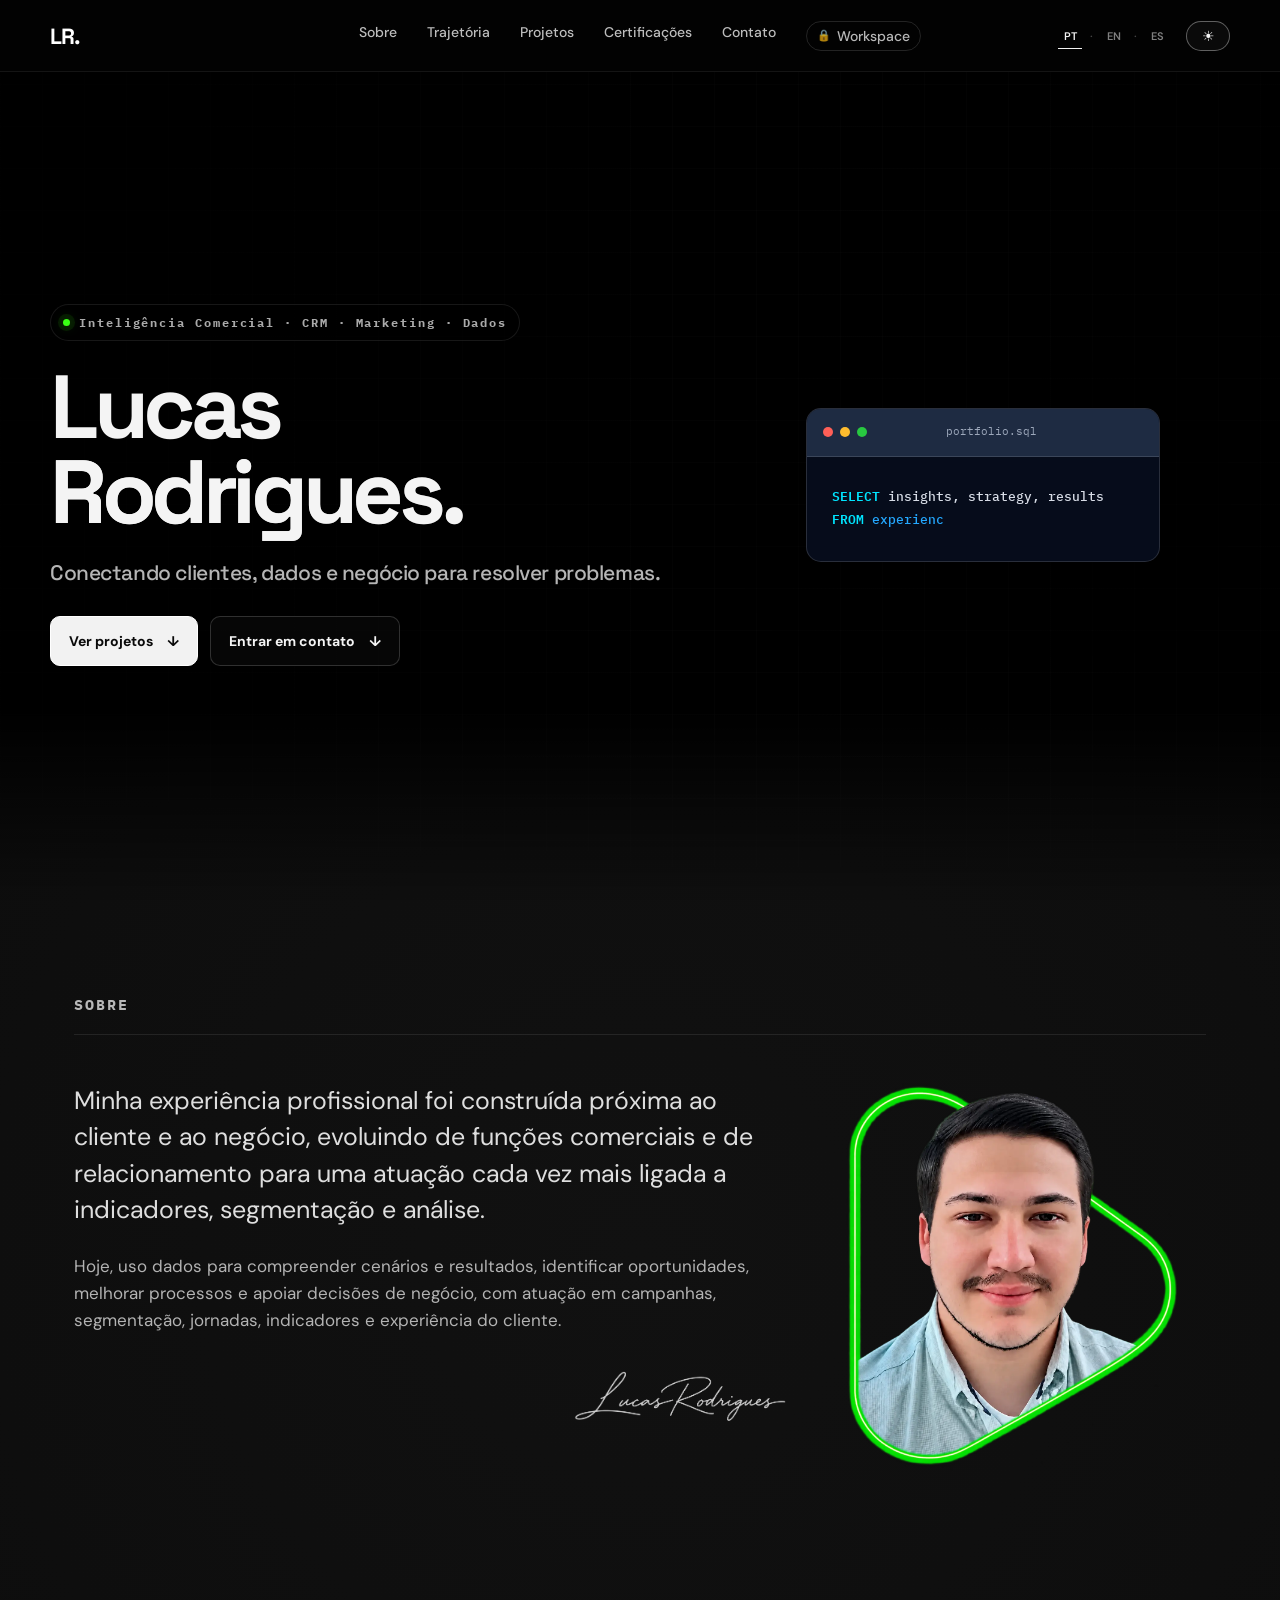
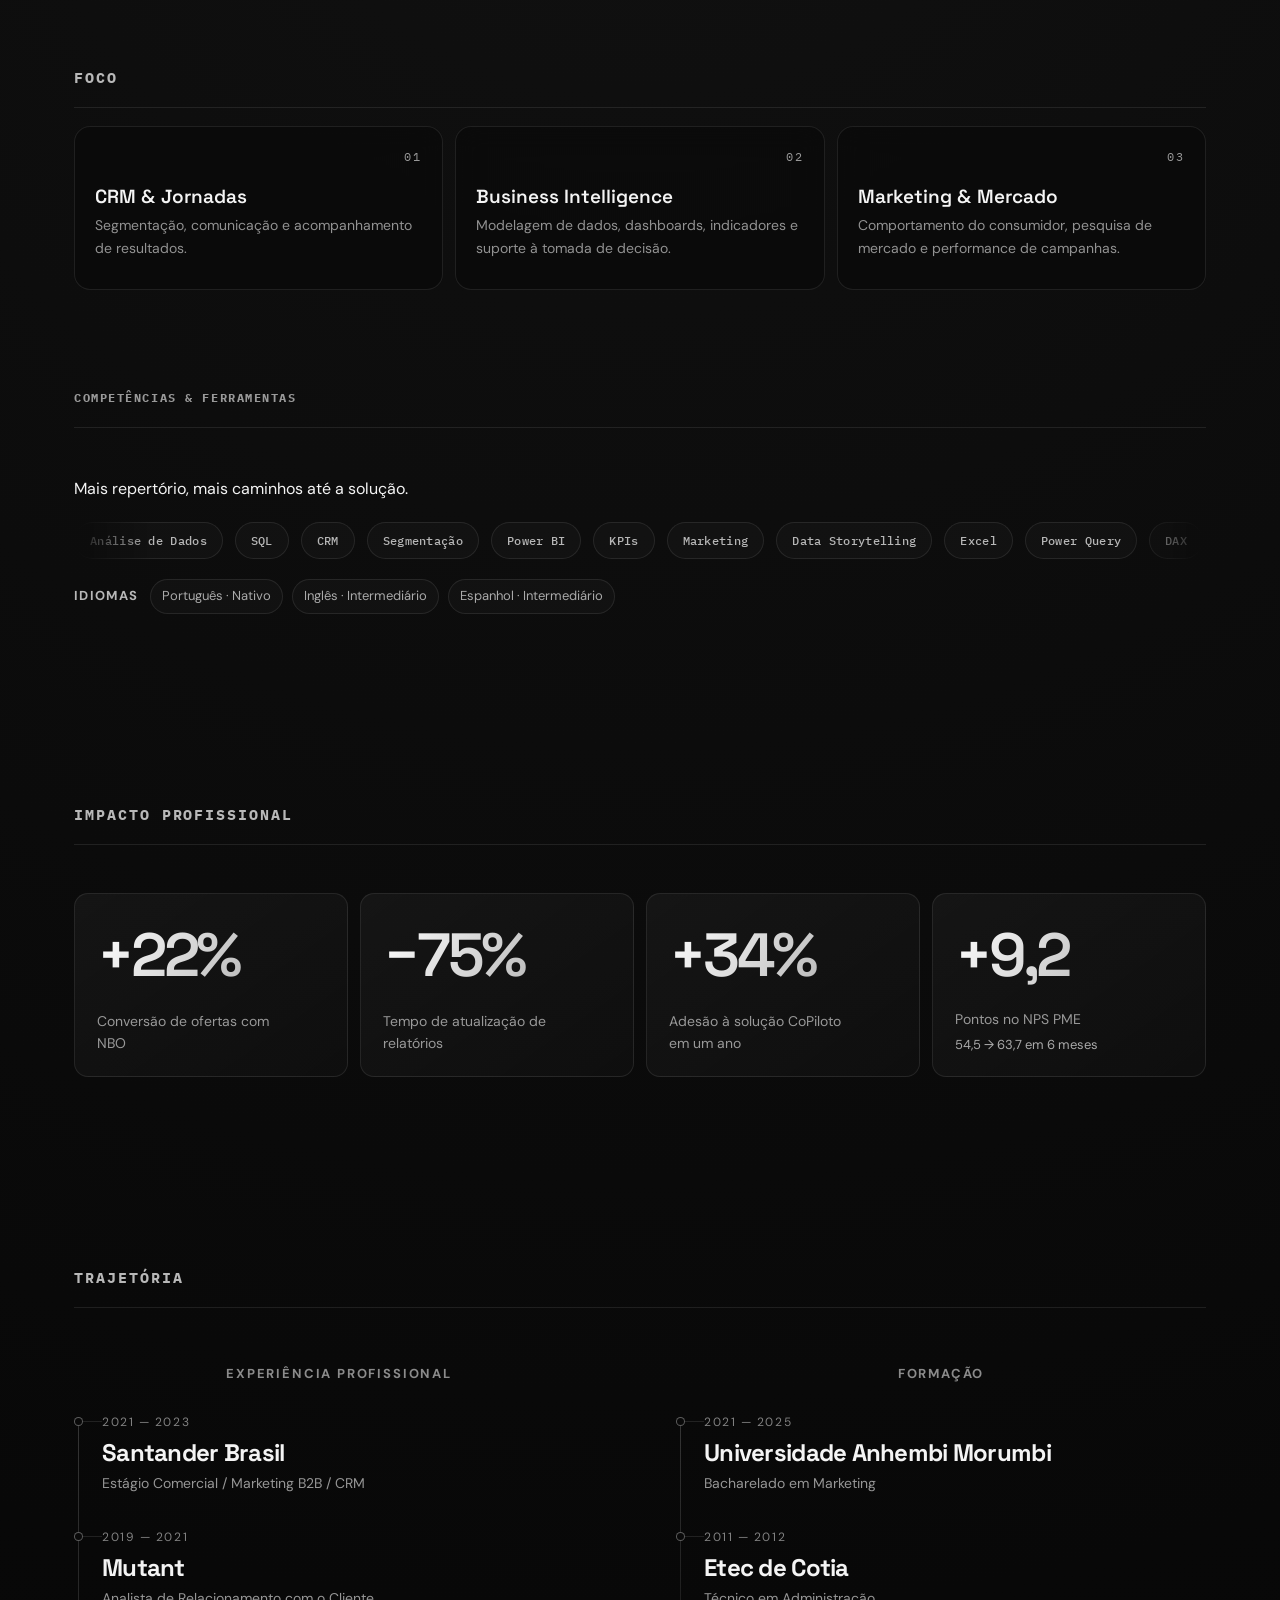
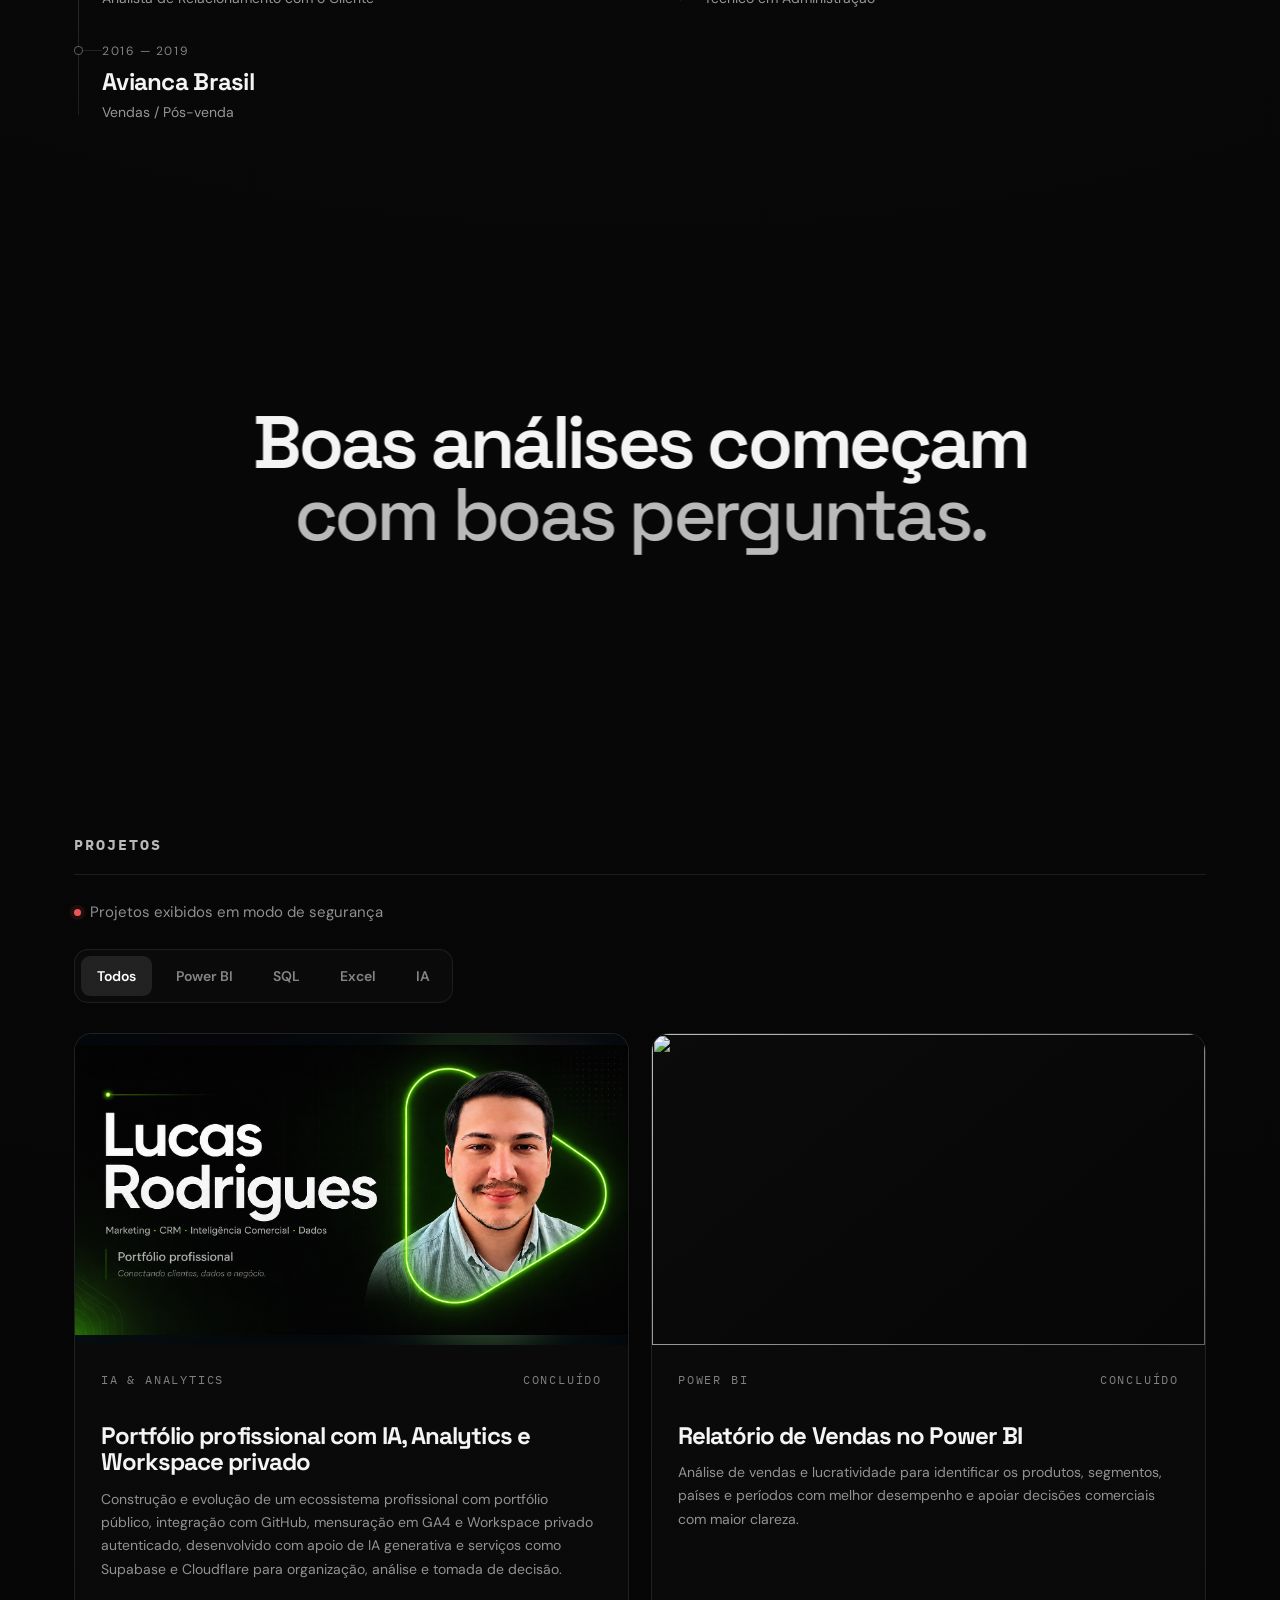
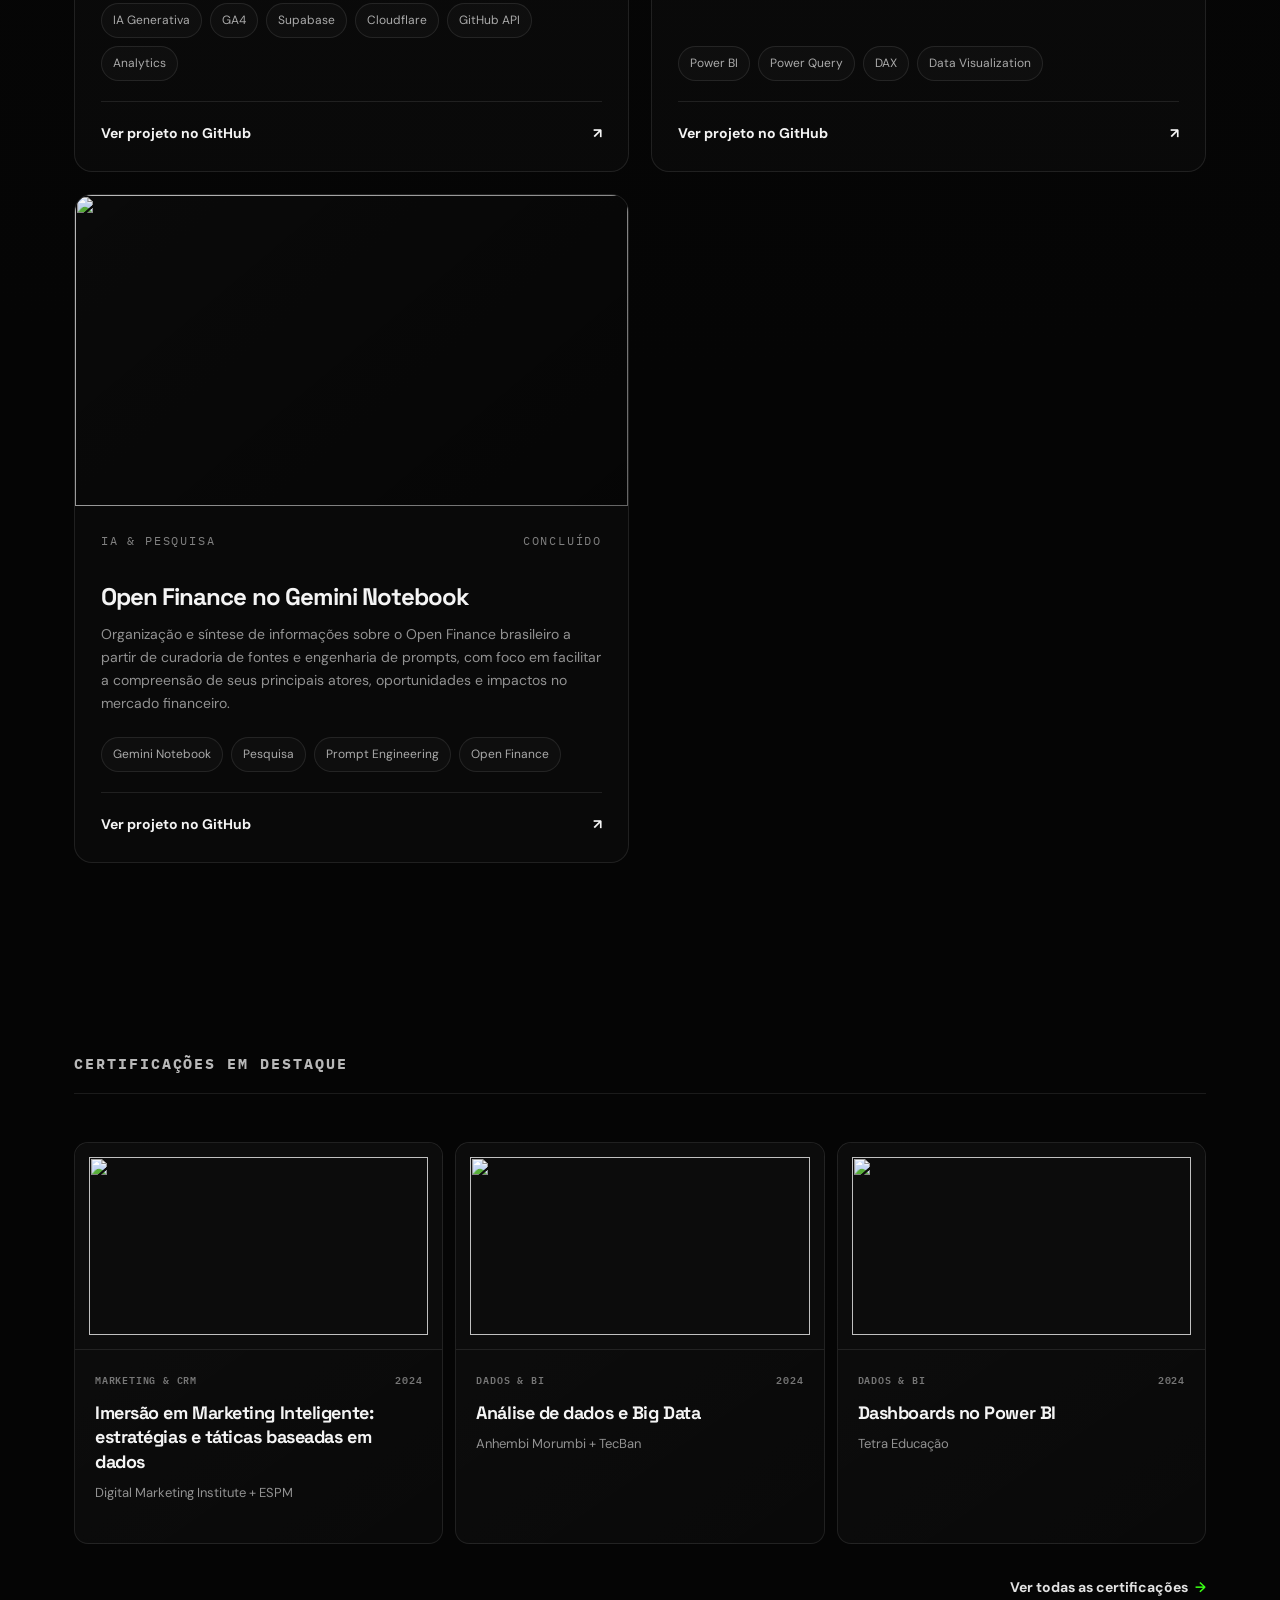
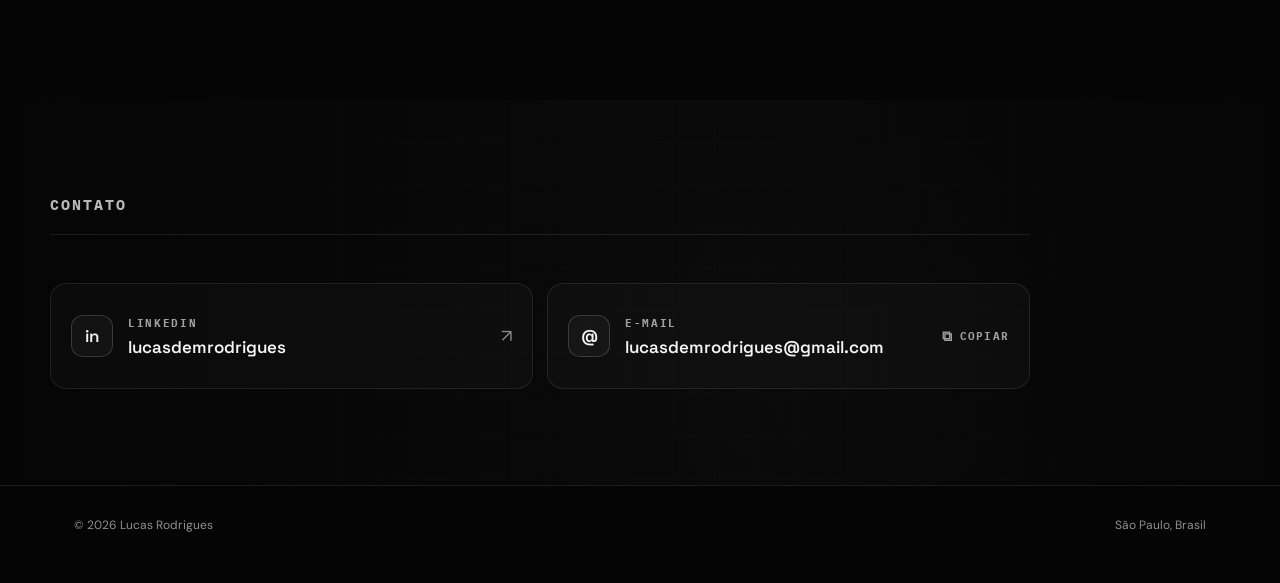
==== index.html @ bf468e8a "Add tools repertoire note" ====
<!doctype html>
<html lang="pt-BR">
<head>
  <meta charset="utf-8" />
  <meta name="viewport" content="width=device-width, initial-scale=1" />
  <meta name="description" content="Portfólio de Lucas Rodrigues — Marketing, CRM, Inteligência Comercial e Dados." />
  <meta name="theme-color" content="#000000" />
  <title>Lucas Rodrigues — Marketing, CRM & Dados</title>

  <link rel="canonical" href="https://lucasdemrodrigues.github.io/" />
  <meta property="og:type" content="website" />
  <meta property="og:site_name" content="Lucas Rodrigues" />
  <meta property="og:locale" content="pt_BR" />
  <meta property="og:title" content="Lucas Rodrigues — Inteligência Comercial, CRM, Marketing & Dados" />
  <meta property="og:description" content="Conectando clientes, dados e negócio para resolver problemas." />
  <meta property="og:url" content="https://lucasdemrodrigues.github.io/" />
  <meta property="og:image" content="https://lucasdemrodrigues.github.io/assets/open-graph.png" />
  <meta property="og:image:alt" content="Lucas Rodrigues — Portfólio profissional de Marketing, CRM, Inteligência Comercial e Dados" />
  <meta name="twitter:card" content="summary_large_image" />
  <meta name="twitter:title" content="Lucas Rodrigues — Inteligência Comercial, CRM, Marketing & Dados" />
  <meta name="twitter:description" content="Conectando clientes, dados e negócio para resolver problemas." />
  <meta name="twitter:image" content="https://lucasdemrodrigues.github.io/assets/open-graph.png" />
  <meta name="twitter:image:alt" content="Lucas Rodrigues — Portfólio profissional de Marketing, CRM, Inteligência Comercial e Dados" />

  <link rel="preconnect" href="https://fonts.googleapis.com">
  <link rel="preconnect" href="https://fonts.gstatic.com" crossorigin>
  <link href="https://fonts.googleapis.com/css2?family=DM+Sans:wght@400;500;600;700&family=IBM+Plex+Mono:wght@500;600&family=Space+Grotesk:wght@500;600;700&display=swap" rel="stylesheet">
  <link rel="stylesheet" href="styles.css" />
  <link rel="stylesheet" href="theme.css" />
  <link rel="stylesheet" href="components.css" />
  <link rel="stylesheet" href="cursor.css">
</head>

<body class="preloading">
<div class="intro-preloader" aria-hidden="true">
  <div class="intro-logo"><span>LR</span><i>.</i></div>
</div>
<div class="cursor-glow" aria-hidden="true"></div>
<header class="topbar"><a class="brand" href="#inicio"><span class="brand-mark">LR<span>.</span></span><span class="brand-name">Lucas Rodrigues</span></a><button class="menu-toggle" type="button" aria-label="Abrir menu" aria-expanded="false" aria-controls="main-nav"><span></span><span></span></button><nav id="main-nav"><a href="#sobre">Sobre</a><a href="#trajetoria">Trajetória</a><a href="#projetos">Projetos</a><a href="#certificacoes">Certificações</a><a href="#contato">Contato</a><a class="workspace-nav-link" href="https://lucas-workspace.lucasdemrodrigues.workers.dev"><span class="workspace-nav-lock" aria-hidden="true">🔒</span><span>Workspace</span></a></nav></header>

<main>
<section class="hero grid-bg" id="inicio"><div class="hero-flow" aria-hidden="true"></div><div class="hero-inner reveal"><div class="eyebrow"><span class="status-dot"></span> Inteligência Comercial · CRM · Marketing · Dados</div><h1>Lucas<br><span>Rodrigues.</span></h1><p class="hero-tagline">Conectando clientes, dados e negócio para resolver problemas.</p><div class="hero-actions"><a class="button primary" href="#projetos">Ver projetos <span>↓</span></a><a class="button ghost" href="#contato">Entrar em contato <span>↓</span></a></div></div><div class="hero-side reveal delay-1"><div class="hero-sql" aria-hidden="true"><div class="hero-sql-head"><i></i><i></i><i></i><span>portfolio.sql</span></div><pre class="hero-sql-code"><span class="kw">SELECT</span> insights, strategy, results
<span class="kw">FROM</span> <span class="obj">experience</span>
<span class="kw">WHERE</span> focus = <span class="str">'business'</span>
<span class="kw">ORDER BY</span> impact <span class="kw">DESC</span>;<span class="sql-caret"></span></pre></div></div><a class="scroll-cue" href="#impacto"><span></span> SCROLL</a></section>

<section class="about section" id="sobre"><div class="section-head reveal"><div><h2 class="section-kicker">SOBRE</h2></div></div><div class="about-grid"><div class="about-copy reveal"><p class="lead">Minha experiência profissional foi construída próxima ao cliente e ao negócio, evoluindo de funções comerciais e de relacionamento para uma atuação cada vez mais ligada a indicadores, segmentação e análise.</p><p>Hoje, uso dados para compreender cenários e resultados, identificar oportunidades, melhorar processos e apoiar decisões de negócio, com atuação em campanhas, segmentação, jornadas, indicadores e experiência do cliente.</p><img class="about-signature" src="assets/lucas-rodrigues-signature.png" alt="" aria-hidden="true" loading="lazy" /></div><figure class="about-photo reveal delay-1"><img src="assets/lucas-rodrigues.webp" alt="Lucas Rodrigues" loading="lazy" /></figure></div></section>

<section class="impact section" id="impacto"><div class="focus-strip"><h2 class="section-kicker focus-strip-label reveal">FOCO</h2><div class="focus-grid"><div class="signal-card spotlight-card reveal"><div class="signal-top"><span>01</span></div><strong>CRM <span class="plain-amp">&amp;</span> Jornadas</strong><p>Segmentação, comunicação e acompanhamento de resultados.</p></div><div class="signal-card spotlight-card reveal delay-1"><div class="signal-top"><span>02</span></div><strong>Business Intelligence</strong><p>Modelagem de dados, dashboards, indicadores e suporte à tomada de decisão.</p></div><div class="signal-card spotlight-card reveal delay-2"><div class="signal-top"><span>03</span></div><strong>Marketing <span class="plain-amp">&amp;</span> Mercado</strong><p>Comportamento do consumidor, pesquisa de mercado e performance de campanhas.</p></div></div></div><div class="toolbox skills-marquee-box impact-tools reveal delay-1"><h2 class="tool-label">COMPETÊNCIAS & FERRAMENTAS</h2><p class="tools-note">Mais repertório, mais caminhos até a solução.</p><div class="skills-marquee"><div class="skills-track"><div class="skills-group"><span>Análise de Dados</span><span>SQL</span><span>CRM</span><span>Segmentação</span><span>Power BI</span><span>KPIs</span><span>Marketing</span><span>Data Storytelling</span><span>Excel</span><span>Power Query</span><span>DAX</span><span>GitHub</span></div><div class="skills-group" aria-hidden="true"><span>Análise de Dados</span><span>SQL</span><span>CRM</span><span>Segmentação</span><span>Power BI</span><span>KPIs</span><span>Marketing</span><span>Data Storytelling</span><span>Excel</span><span>Power Query</span><span>DAX</span><span>GitHub</span></div></div></div><div class="languages-inline"><strong>Idiomas</strong><span>Português · Nativo</span><span>Inglês · Intermediário</span><span>Espanhol · Intermediário</span></div></div><h2 class="section-kicker reveal">IMPACTO PROFISSIONAL</h2><div class="metrics-grid"><article class="metric reveal spotlight-card"><span class="metric-num">+22%</span><p>Conversão de ofertas com NBO</p></article><article class="metric reveal delay-1 spotlight-card"><span class="metric-num">−75%</span><p>Tempo de atualização de relatórios</p></article><article class="metric reveal delay-2 spotlight-card"><span class="metric-num">+34%</span><p>Adesão à solução CoPiloto em um ano</p></article><article class="metric metric-nps reveal delay-3 spotlight-card"><span class="metric-num">+9,2</span><div class="metric-copy"><p>Pontos no NPS PME</p><span class="metric-context">54,5 → 63,7 em 6 meses</span></div></article></div></section>

<section class="experience section" id="trajetoria"><div class="section-head reveal"><div><h2 class="section-kicker">TRAJETÓRIA</h2></div></div><div class="career-map reveal"><div class="career-columns"><div class="career-column"><span class="career-column-title">EXPERIÊNCIA PROFISSIONAL</span><div class="career-list"><article class="career-entry"><i class="career-node" aria-hidden="true"></i><span class="career-period">2021 — 2023</span><h3>Santander Brasil</h3><span class="career-role">Estágio Comercial / Marketing B2B / CRM</span></article><article class="career-entry"><i class="career-node" aria-hidden="true"></i><span class="career-period">2019 — 2021</span><h3>Mutant</h3><span class="career-role">Analista de Relacionamento com o Cliente</span></article><article class="career-entry"><i class="career-node" aria-hidden="true"></i><span class="career-period">2016 — 2019</span><h3>Avianca Brasil</h3><span class="career-role">Vendas / Pós-venda</span></article></div></div><div class="career-column"><span class="career-column-title">FORMAÇÃO</span><div class="career-list"><article class="career-entry"><i class="career-node" aria-hidden="true"></i><span class="career-period">2021 — 2025</span><h3>Universidade Anhembi Morumbi</h3><span class="career-role">Bacharelado em Marketing</span></article><article class="career-entry"><i class="career-node" aria-hidden="true"></i><span class="career-period">2011 — 2012</span><h3>Etec de Cotia</h3><span class="career-role">Técnico em Administração</span></article></div></div></div></div></section>

<section class="question-break" aria-label="Princípio de análise"><div class="question-break-inner"><p class="question-line question-line-left">Boas análises começam</p><p class="question-line question-line-right">com boas perguntas.</p></div></section>

<section class="projects section" id="projetos"><div class="section-head reveal"><div><h2 class="section-kicker">PROJETOS</h2></div></div><div class="projects-status reveal"><strong>O portfólio cresce junto com a prática.</strong><span class="projects-sync"><i class="projects-sync-dot" aria-hidden="true"></i> Projetos sincronizados com o GitHub via API</span></div><article class="project-feature reveal spotlight-card"><div class="project-visual project-visual-contain" style="--project-image:url('assets/open-graph.png')"><img src="assets/open-graph.png" alt="" loading="lazy" /></div><div class="project-info"><div class="project-meta"><span>IA & ANALYTICS</span><span>CONCLUÍDO</span></div><h3>Portfólio profissional com IA, Analytics e Workspace privado</h3><p>Construção e evolução de um ecossistema profissional com portfólio público, integração com GitHub, mensuração em GA4 e Workspace privado autenticado, desenvolvido com apoio de IA generativa e serviços como Supabase e Cloudflare para organização, análise e tomada de decisão.</p><div class="project-tags"><span>IA Generativa</span><span>GA4</span><span>Supabase</span><span>Cloudflare</span><span>GitHub API</span><span>Analytics</span></div><a class="text-link" href="https://github.com/lucasdemrodrigues/lucasdemrodrigues.github.io" target="_blank" rel="noreferrer" aria-label="Ver Portfólio profissional com IA, Analytics e Workspace privado no GitHub, abre em nova aba">Ver projeto no GitHub <b>↗</b></a></div></article><article class="project-feature reveal spotlight-card"><div class="project-visual dashboard-visual"><img src="https://github.com/user-attachments/assets/2db65a47-a020-40d6-a5fa-25290231e913" alt="" loading="lazy" /><div class="visual-overlay"></div></div><div class="project-info"><div class="project-meta"><span>POWER BI</span><span>CONCLUÍDO</span></div><h3>Relatório de Vendas no Power BI</h3><p>Análise de vendas e lucratividade por produtos, segmentos, países e períodos, com foco em clareza visual e interpretação do negócio.</p><div class="project-tags"><span>Power BI</span><span>Power Query</span><span>DAX</span><span>Data Visualization</span></div><a class="text-link" href="https://github.com/lucasdemrodrigues/relatorio-de-vendas-power-bi" target="_blank" rel="noreferrer" aria-label="Ver Relatório de Vendas no Power BI no GitHub, abre em nova aba">Ver projeto no GitHub <b>↗</b></a></div></article><article class="project-feature reverse reveal spotlight-card"><div class="project-visual openfinance-visual"><img src="https://github.com/user-attachments/assets/e5dbfc0b-9fd2-4091-ac52-5777ca0c3cc1" alt="" loading="lazy" /><div class="visual-overlay"></div></div><div class="project-info"><div class="project-meta"><span>IA & PESQUISA</span><span>CONCLUÍDO</span></div><h3>Open Finance no Gemini Notebook</h3><p>Organização e síntese de informações sobre o Open Finance brasileiro a partir de curadoria de fontes e engenharia de prompts, com foco em facilitar a compreensão de seus principais atores, oportunidades e impactos no mercado financeiro.</p><div class="project-tags"><span>Gemini Notebook</span><span>Pesquisa</span><span>Prompt Engineering</span><span>Open Finance</span></div><a class="text-link" href="https://github.com/lucasdemrodrigues/open-finance-com-notebooklm" target="_blank" rel="noreferrer" aria-label="Ver Open Finance no Gemini Notebook no GitHub, abre em nova aba">Ver projeto no GitHub <b>↗</b></a></div></article></section>

<section class="featured-certifications section" id="certificacoes"><div class="section-head reveal"><div><h2 class="section-kicker">CERTIFICAÇÕES EM DESTAQUE</h2></div></div><div class="featured-certs-grid"><article class="featured-cert-card reveal spotlight-card"><button class="featured-cert-visual" type="button" data-cert-title="Imersão em Marketing Inteligente: estratégias e táticas baseadas em dados" data-cert-meta="Imersão · 14/07/2024 · 1h25" data-cert-image="https://drive.google.com/thumbnail?id=1pObjaYdSxFEQ_cgiCb_mHq0v9K_ahqEb&sz=w1600" data-cert-url="https://drive.google.com/file/d/1pObjaYdSxFEQ_cgiCb_mHq0v9K_ahqEb/view" aria-label="Ampliar certificado Imersão em Marketing Inteligente: estratégias e táticas baseadas em dados"><img src="https://drive.google.com/thumbnail?id=1pObjaYdSxFEQ_cgiCb_mHq0v9K_ahqEb&sz=w1000" alt="" loading="lazy" referrerpolicy="no-referrer" /></button><div class="featured-cert-body"><div class="featured-cert-meta"><span>MARKETING & CRM</span><span>2024</span></div><h3>Imersão em Marketing Inteligente: estratégias e táticas baseadas em dados</h3><p>Digital Marketing Institute + ESPM</p></div></article><article class="featured-cert-card reveal delay-1 spotlight-card"><button class="featured-cert-visual" type="button" data-cert-title="Análise de dados e Big Data" data-cert-meta="Curso · 30/06/2024 · 160h" data-cert-image="https://drive.google.com/thumbnail?id=13vWPka5ahzLtA-GqI8ojUEAQcr6i6SzB&sz=w1600" data-cert-url="https://drive.google.com/file/d/13vWPka5ahzLtA-GqI8ojUEAQcr6i6SzB/view" aria-label="Ampliar certificado Análise de dados e Big Data"><img src="https://drive.google.com/thumbnail?id=13vWPka5ahzLtA-GqI8ojUEAQcr6i6SzB&sz=w1000" alt="" loading="lazy" referrerpolicy="no-referrer" /></button><div class="featured-cert-body"><div class="featured-cert-meta"><span>DADOS & BI</span><span>2024</span></div><h3>Análise de dados e Big Data</h3><p>Anhembi Morumbi + TecBan</p></div></article><article class="featured-cert-card reveal delay-2 spotlight-card"><button class="featured-cert-visual" type="button" data-cert-title="Dashboards no Power BI" data-cert-meta="Curso · 11/07/2024 · 8h" data-cert-image="https://drive.google.com/thumbnail?id=1V0DYFn_sElzkR8ELI8PChm2vhUOFRcrt&sz=w1600" data-cert-url="https://drive.google.com/file/d/1V0DYFn_sElzkR8ELI8PChm2vhUOFRcrt/view" aria-label="Ampliar certificado Dashboards no Power BI"><img src="https://drive.google.com/thumbnail?id=1V0DYFn_sElzkR8ELI8PChm2vhUOFRcrt&sz=w1000" alt="" loading="lazy" referrerpolicy="no-referrer" /></button><div class="featured-cert-body"><div class="featured-cert-meta"><span>DADOS & BI</span><span>2024</span></div><h3>Dashboards no Power BI</h3><p>Tetra Educação</p></div></article></div><div class="featured-certs-footer reveal"><a class="text-link featured-certs-all" href="certificacoes.html">Ver todas as certificações <b>→</b></a></div></section>

<dialog class="home-cert-modal" id="home-cert-modal" aria-labelledby="home-cert-modal-title"><div class="home-cert-modal-head"><div><span id="home-cert-modal-meta"></span><h2 id="home-cert-modal-title"></h2></div><div class="home-cert-modal-actions"><a id="home-cert-modal-original" class="home-cert-modal-original" href="#" target="_blank" rel="noreferrer">Abrir original <b>↗</b></a><button type="button" class="home-cert-modal-close" aria-label="Fechar certificado">×</button></div></div><img id="home-cert-modal-image" alt="" /></dialog>

<section class="contact section grid-bg-soft" id="contato"><div class="contact-orb"></div><div class="contact-inner reveal"><h2 class="section-kicker">CONTATO</h2><div class="contact-links-grid"><a class="contact-card spotlight-card" href="https://www.linkedin.com/in/lucasdemrodrigues/" target="_blank" rel="noreferrer" aria-label="Abrir perfil de Lucas Rodrigues no LinkedIn, abre em nova aba"><span class="contact-card-icon">in</span><span class="contact-card-copy"><span class="contact-card-label">LINKEDIN</span><span class="contact-card-value">lucasdemrodrigues</span></span><span class="contact-card-arrow">↗</span></a><button class="contact-card spotlight-card email-card" type="button" data-copy-email="lucasdemrodrigues@gmail.com" aria-label="Copiar e-mail lucasdemrodrigues@gmail.com"><span class="contact-card-icon">@</span><span class="contact-card-copy"><span class="contact-card-label">E-MAIL</span><span class="contact-card-value">lucasdemrodrigues@gmail.com</span></span><span class="copy-email" data-email="lucasdemrodrigues@gmail.com" aria-hidden="true"><span class="copy-icon">⧉</span><span class="copy-label">Copiar</span></span><span class="sr-only copy-status" aria-live="polite"></span></button></div></div></section>
</main>

<footer><span>© <span id="year"></span> Lucas Rodrigues</span><span>São Paulo, Brasil</span></footer>

<script src="analytics.js"></script>
<script src="cursor.js"></script>
<script src="core.js"></script>
<script src="hero-sql.js"></script>
<script src="hero-flow.js"></script>
<script src="project-gallery.js"></script>
<script src="i18n.js"></script>
</body>
</html>
---- styles.css ----
/*
 * PORTFÓLIO — ESTILOS PRINCIPAIS
 * Base visual + ajustes específicos da home.
 * Tema claro: theme.css | Componentes reutilizáveis: components.css
 *
 * Ordem geral:
 * 1. Base e layout
 * 2. Seções da home
 * 3. Interações e responsividade
 * 4. Certificações em destaque
 */

:root{--bg:#050505;--bg-2:#0a0a0a;--panel:rgba(255,255,255,.032);--text:#f4f4f4;--muted:#a0a0a0;--line:rgba(255,255,255,.09);--line-strong:rgba(255,255,255,.17);--max:1180px}*{box-sizing:border-box}html{scroll-behavior:smooth}body{margin:0;background:radial-gradient(circle at 50% 18%,#111 0,#080808 34%,#050505 68%);color:var(--text);font-family:"DM Sans",sans-serif;line-height:1.6;overflow-x:hidden}a{color:inherit;text-decoration:none}::selection{background:rgba(255,255,255,.2)}.topbar{position:fixed;inset:0 0 auto;height:72px;z-index:50;display:flex;align-items:center;justify-content:space-between;padding:0 max(24px,calc((100vw - var(--max))/2));background:rgba(3,3,3,.76);backdrop-filter:blur(18px);border-bottom:1px solid rgba(255,255,255,.07)}.brand{font:700 22px "Space Grotesk";letter-spacing:-.04em}.brand span{color:#fff}nav{display:flex;gap:30px}nav a,.mini-cta{color:#bdbdbd;font-size:14px;transition:.25s}nav a:hover,.mini-cta:hover{color:#fff}.mini-cta{border:1px solid var(--line-strong);padding:8px 13px;border-radius:999px}.hero{min-height:100svh;padding:112px max(24px,calc((100vw - var(--max))/2)) 48px;display:grid;grid-template-columns:1.55fr .72fr;gap:64px;align-items:center;position:relative;overflow:hidden}.grid-bg{background-image:linear-gradient(rgba(255,255,255,.035) 1px,transparent 1px),linear-gradient(90deg,rgba(255,255,255,.035) 1px,transparent 1px);background-size:42px 42px;mask-image:linear-gradient(to bottom,#000 0%,#000 78%,transparent 100%)}.grid-bg:after{content:"";position:absolute;inset:0;pointer-events:none;background:radial-gradient(circle at 54% 40%,transparent 0,rgba(0,0,0,.06) 40%,rgba(0,0,0,.72) 100%)}.hero-inner,.hero-side,.scroll-cue{position:relative;z-index:2}.eyebrow,.section-kicker{color:#aaa;font-size:12px;letter-spacing:.16em;font-weight:700}.eyebrow{display:inline-flex;align-items:center;gap:9px;margin-bottom:18px;padding:8px 12px;border:1px solid var(--line);border-radius:999px;background:rgba(0,0,0,.42)}.status-dot{width:7px;height:7px;border-radius:50%;background:#39ff14;box-shadow:0 0 0 5px rgba(57,255,20,.09),0 0 12px rgba(57,255,20,.28)}h1,h2,h3{font-family:"Space Grotesk",sans-serif;margin:0}h1{font-size:clamp(58px,7vw,94px);line-height:.95;letter-spacing:-.06em;max-width:860px}.hero-actions,.contact-actions{display:flex;flex-wrap:wrap;gap:12px}.button{display:inline-flex;align-items:center;gap:14px;padding:13px 18px;border:1px solid var(--line-strong);border-radius:10px;font-weight:700;font-size:14px;transition:.25s}.button:hover{transform:translateY(-2px);border-color:rgba(255,255,255,.34)}.button.primary{background:#f2f2f2;color:#090909;border-color:#fff}.button.ghost{background:rgba(255,255,255,.025)}.hero-side{display:grid;gap:12px}.signal-card{padding:20px;background:rgba(10,10,10,.72);border:1px solid var(--line);border-radius:16px;backdrop-filter:blur(12px);overflow:hidden}.signal-top{display:flex;justify-content:space-between;color:#777;font-size:10px;letter-spacing:.16em;margin-bottom:18px}.signal-card strong{display:block;font:600 18px "Space Grotesk";margin-bottom:5px}.signal-card p{margin:0;color:#929292;font-size:14px}.scroll-cue{position:absolute;left:max(24px,calc((100vw - var(--max))/2));bottom:18px;display:flex;align-items:center;gap:10px;color:#666;font-size:10px;letter-spacing:.2em}.scroll-cue span{width:30px;height:1px;background:#666}.section{max-width:var(--max);margin:0 auto;padding:96px 24px}.impact{padding-top:96px}.metrics-grid{display:grid;grid-template-columns:repeat(4,1fr);gap:12px;margin-top:0}.metric{min-height:170px;display:flex;flex-direction:column;justify-content:space-between;padding:22px;border:1px solid var(--line);background:linear-gradient(145deg,rgba(255,255,255,.045),rgba(255,255,255,.018));border-radius:14px;overflow:hidden}.metric-num{font:600 clamp(40px,5vw,61px) "Space Grotesk";letter-spacing:-.06em;background:linear-gradient(120deg,#fff,#bdbdbd 68%,#777);color:transparent;background-clip:text;-webkit-background-clip:text}.metric p{color:#999;margin:14px 0 0;font-size:14px;max-width:180px}.section-head{display:block;border-bottom:1px solid var(--line);padding-bottom:20px;margin-bottom:48px}.about-copy p{color:#9f9f9f;font-size:17px}.about-copy .lead{color:#dedede;font-size:25px;line-height:1.45;margin-top:0}.toolbox{border-left:1px solid var(--line);padding-left:34px}.tool-label{display:block;font-size:11px;letter-spacing:.15em;color:#777;margin-bottom:20px}.contact{max-width:none;margin-top:0;padding-left:max(24px,calc((100vw - var(--max))/2));padding-right:max(24px,calc((100vw - var(--max))/2));min-height:auto;display:flex;align-items:center;position:relative;overflow:hidden;border-top:0;border-bottom:1px solid var(--line);background:#050505}.grid-bg-soft{background-image:linear-gradient(rgba(255,255,255,.022) 1px,transparent 1px),linear-gradient(90deg,rgba(255,255,255,.022) 1px,transparent 1px);background-size:42px 42px}.contact:after{content:"";position:absolute;inset:0;background:linear-gradient(90deg,rgba(5,5,5,.96),rgba(12,12,12,.66) 55%,rgba(5,5,5,.91))}.contact-orb{position:absolute;width:520px;height:520px;right:10%;top:2%;border-radius:50%;background:radial-gradient(circle,#8b8b8b 0,#343434 32%,transparent 70%);filter:blur(125px);opacity:.12}.contact-inner{position:relative;z-index:2;max-width:800px}.contact-inner>p{color:#999;font-size:18px;max-width:630px;margin:22px 0 30px}footer{max-width:var(--max);margin:auto;padding:30px 24px 48px;display:flex;justify-content:space-between;gap:20px;color:#666;font-size:12px}.reveal{opacity:0;transform:translateY(18px);transition:opacity .7s,transform .7s}.reveal.visible{opacity:1;transform:none}.delay-1{transition-delay:.08s}.delay-2{transition-delay:.16s}.delay-3{transition-delay:.24s}.spotlight-card{position:relative}.spotlight-card:before{content:"";position:absolute;inset:0;pointer-events:none;opacity:0;transition:opacity .25s;background:radial-gradient(420px circle at var(--mx,50%) var(--my,50%),rgba(255,255,255,.075),transparent 45%)}.spotlight-card:hover:before{opacity:1}.cursor-glow{position:fixed;width:360px;height:360px;border-radius:50%;pointer-events:none;z-index:-1;background:rgba(255,255,255,.02);filter:blur(65px);transform:translate(-50%,-50%)}@media(max-width:900px){nav{display:none}.hero{grid-template-columns:1fr;gap:40px;padding-top:105px;padding-bottom:72px}.hero-side{grid-template-columns:repeat(3,1fr)}.metrics-grid{grid-template-columns:repeat(2,1fr)}.toolbox{border-left:0;border-top:1px solid var(--line);padding:30px 0 0}}@media(max-width:620px){.topbar{height:64px}.hero{min-height:auto;padding-top:105px;padding-bottom:82px}h1{font-size:clamp(48px,15vw,70px)}.hero-side{grid-template-columns:1fr}.scroll-cue{display:none}.metrics-grid{grid-template-columns:1fr 1fr}footer{flex-direction:column}}@media(prefers-reduced-motion:reduce){html{scroll-behavior:auto}*,*:before,*:after{animation:none!important;transition:none!important}.reveal{opacity:1;transform:none}}

/* Retrato da seção Sobre: sem moldura externa e sem recorte. */
body .about-grid{display:grid;grid-template-columns:minmax(0,1fr) 360px;gap:56px;align-items:start}body .about-photo{position:relative;left:-24px;justify-self:end;align-self:start;width:360px;max-width:100%;margin:0;aspect-ratio:auto;overflow:visible;border:0;border-radius:0;background:transparent}body .about-photo:after{display:none}body .about-photo img{width:100%;height:auto;display:block;object-fit:contain;object-position:center;filter:none;transition:none;transform:none}body .about-photo:hover img{transform:none;filter:none}body.light-mode .about-photo{border:0;background:transparent}@media(max-width:760px){body .about-grid{grid-template-columns:1fr;gap:32px}body .about-photo{left:0;justify-self:start;width:min(100%,360px)}}

/* Dá mais presença ao segundo parágrafo do Sobre sem competir com a abertura. */
body .about-copy p:not(.lead){color:#b3b3b3}
body.light-mode .about-copy p:not(.lead){color:#666}

/* Assinatura decorativa como fechamento visual do texto da seção Sobre. */
.about-signature{display:block;width:min(220px,58%);height:auto;margin:24px 0 0 auto;opacity:.82;object-fit:contain;object-position:right center;pointer-events:none;user-select:none}.light-mode .about-signature{filter:invert(1);opacity:.72}@media(max-width:760px){.about-signature{width:min(190px,52%);margin-top:20px}}

/* Microinteração do logo: linha discreta surge da esquerda para a direita. */
.brand{position:relative;display:inline-block}.brand:after{content:"";position:absolute;left:0;bottom:-4px;width:100%;height:1px;background:currentColor;opacity:.75;transform:scaleX(0);transform-origin:left center;transition:transform .24s cubic-bezier(.22,1,.36,1)}.brand:hover:after,.brand:focus-visible:after{transform:scaleX(1)}@media(prefers-reduced-motion:reduce){.brand:after{transition:none}}

/* Indicadores de status: o hero pulsa com mais presença; a sincronização de projetos, de forma mais sutil. */
@keyframes hero-status-pulse{0%,100%{box-shadow:0 0 0 5px rgba(57,255,20,.09),0 0 12px rgba(57,255,20,.28)}50%{box-shadow:0 0 0 13px rgba(57,255,20,.018),0 0 22px rgba(57,255,20,.44)}}
@keyframes project-status-pulse{0%,100%{box-shadow:0 0 0 4px rgba(57,255,20,.07),0 0 10px rgba(57,255,20,.22)}50%{box-shadow:0 0 0 7px rgba(57,255,20,.02),0 0 13px rgba(57,255,20,.30)}}
.status-dot{animation:hero-status-pulse 2s ease-in-out infinite}
.projects-sync-dot{animation:project-status-pulse 2.8s ease-in-out infinite}
body.light-mode .projects-sync-dot{animation-name:project-status-pulse}
@media(prefers-reduced-motion:reduce){.status-dot,.projects-sync-dot{animation:none!important}}

/* Estilos consolidados do antigo bloco inline do index.html. */
.hero{isolation:isolate;background:#000}.hero-flow{position:absolute;inset:0;z-index:0;width:100%;height:100%;pointer-events:none;opacity:.78}.grid-bg{background-image:linear-gradient(rgba(255,255,255,.018) 1px,transparent 1px),linear-gradient(90deg,rgba(255,255,255,.018) 1px,transparent 1px);background-size:42px 42px}.grid-bg:after{z-index:1;background:linear-gradient(90deg,rgba(0,0,0,.9) 0%,rgba(0,0,0,.58) 42%,rgba(0,0,0,.34) 68%,rgba(0,0,0,.72) 100%)}.hero-inner,.hero-side,.scroll-cue{z-index:3}h1 span{background:linear-gradient(90deg,#fff,#c9c9c9 55%,#777);background-clip:text;-webkit-background-clip:text}.hero-tagline{margin:24px 0 30px;color:#b5b5b5;font:500 21px "Space Grotesk",sans-serif;letter-spacing:-.02em}
.contact-inner{max-width:980px;width:100%}.contact-links-grid{display:grid;grid-template-columns:repeat(2,minmax(0,1fr));gap:14px;margin-top:0}.contact-card{position:relative;display:flex;align-items:center;gap:15px;min-height:106px;padding:19px 20px;border:1px solid rgba(255,255,255,.09);border-radius:16px;background:rgba(255,255,255,.025);overflow:hidden;transition:transform .25s,border-color .25s,background .25s}.contact-card:hover{transform:translateY(-3px);border-color:rgba(255,255,255,.22);background:rgba(255,255,255,.045)}.contact-card-icon{width:42px;height:42px;display:grid;place-items:center;flex:0 0 42px;border:1px solid rgba(255,255,255,.16);border-radius:12px;background:rgba(255,255,255,.035);font:600 17px "Space Grotesk"}.contact-card-copy{min-width:0;display:flex;flex-direction:column;gap:3px}.contact-card-label{font-size:11px;letter-spacing:.15em;color:#8b8b8b;font-weight:700}.contact-card-value{font:600 17px "Space Grotesk";white-space:nowrap}.contact-card-arrow{margin-left:auto;color:#8a8a8a;font-size:18px;transition:transform .25s,color .25s}.contact-card:hover .contact-card-arrow{transform:translate(2px,-2px);color:#fff}.copy-email{position:absolute;right:20px;top:50%;transform:translateY(-50%);display:inline-flex;align-items:center;gap:7px;border:0;border-radius:0;background:transparent;color:#8f8f8f;font:700 11px "DM Sans";letter-spacing:.11em;text-transform:uppercase;pointer-events:none;padding:0;z-index:3;box-shadow:none;transition:color .2s}.email-card:hover .copy-email:not(.copied){color:#d0d0d0}.copy-email.copied,.email-card:hover .copy-email.copied{color:#39ff14;background:transparent;border:0;box-shadow:none}.copy-icon{font-size:14px;line-height:1}.email-card{position:relative;cursor:pointer;font:inherit;color:inherit;text-align:left;width:100%;appearance:none;-webkit-appearance:none;padding-right:105px}.email-card:focus-visible{outline:2px solid rgba(255,255,255,.65);outline-offset:3px}.email-card .contact-card-copy{max-width:calc(100% - 105px)}
.menu-toggle{display:none;width:42px;height:42px;padding:0;border:1px solid rgba(255,255,255,.12);border-radius:11px;background:rgba(255,255,255,.025);cursor:pointer;align-items:center;justify-content:center;flex-direction:column;gap:5px}.menu-toggle span{display:block;width:18px;height:1px;background:#d8d8d8;transition:transform .25s,opacity .25s}.menu-toggle[aria-expanded="true"] span:first-child{transform:translateY(3px) rotate(45deg)}.menu-toggle[aria-expanded="true"] span:last-child{transform:translateY(-3px) rotate(-45deg)}
.projects-status{display:flex;align-items:center;justify-content:space-between;gap:24px;margin:0 0 48px}.projects-status strong{font:600 17px "Space Grotesk",sans-serif;color:#e8e8e8}.projects-sync{display:inline-flex;align-items:center;gap:9px;color:#8f8f8f;font-size:15px!important;white-space:nowrap}.projects-sync-dot{width:7px;height:7px;border-radius:50%;background:#39ff14;box-shadow:0 0 0 4px rgba(57,255,20,.07),0 0 10px rgba(57,255,20,.22);display:inline-block}body.light-mode .projects-status strong{color:#202020}body.light-mode .projects-sync{color:#666}body.light-mode .projects-sync-dot{background:#27c70b;box-shadow:0 0 0 4px rgba(39,199,11,.07)}
.about-copy,.about-copy .lead{margin-top:0}
.brand{display:inline-flex;align-items:center;white-space:nowrap}.brand-name{display:inline-block;max-width:0;margin-left:0;overflow:hidden;opacity:0;transform:translateX(-6px);color:#8f8f8f;font:500 13px "DM Sans",sans-serif;letter-spacing:.01em;vertical-align:middle;transition:max-width .4s cubic-bezier(.22,1,.36,1),margin-left .4s cubic-bezier(.22,1,.36,1),opacity .25s ease,transform .4s cubic-bezier(.22,1,.36,1)}.topbar.brand-expanded .brand-name{max-width:120px;margin-left:14px;opacity:1;transform:translateX(0)}body.light-mode .brand-name{color:#666}.brand:after{width:28px}@media(max-width:620px){.brand-name{display:none}}@media(prefers-reduced-motion:reduce){.brand-name{transition:none}}
.section-kicker{font-size:15px;letter-spacing:.13em;color:#b8b8b8;line-height:1.2}.focus-strip-label,.impact>.section-kicker,.tool-label,.contact-inner>.section-kicker{display:block;border-bottom:1px solid var(--line);padding-bottom:20px;margin-bottom:48px}.impact-tools{margin:0 0 192px}.tool-label{font-size:14px;letter-spacing:.13em;color:#9f9f9f;font-weight:700}.languages-inline{display:flex;align-items:center;gap:9px;flex-wrap:wrap;margin-top:16px}.languages-inline strong{margin-right:3px;color:#b8b8b8;font-size:13px;font-weight:700;letter-spacing:.1em;text-transform:uppercase}.languages-inline span{display:inline-flex;align-items:center;min-height:34px;padding:6px 11px;border:1px solid var(--line);border-radius:999px;background:rgba(255,255,255,.025);color:#aaa;font-size:13px}.metric-context{display:block;margin-top:5px;color:#aaa;font-size:13px;line-height:1.5;font-weight:400}.metric-nps .metric-copy p{margin:0}.metric-nps .metric-copy{margin-top:14px}.career-column-title{font-size:13px;letter-spacing:.14em;color:#8b8b8b;margin-bottom:28px}.projects .section-head{margin-bottom:48px}#projetos .project-filter{font-size:14px!important;padding:11px 16px!important}#projetos .project-meta{font-size:12px}.focus-grid .signal-top{font-size:12px}.career-period{font-size:12px}body.light-mode .section-kicker{color:#555}body.light-mode .tool-label,body.light-mode .career-column-title{color:#666}body.light-mode .languages-inline strong{color:#555}body.light-mode .languages-inline span{color:#555;border-color:rgba(0,0,0,.12);background:rgba(0,0,0,.025)}body.light-mode .metric-context{color:#555}body.light-mode .section-head,body.light-mode .focus-strip-label,body.light-mode .impact>.section-kicker,body.light-mode .tool-label,body.light-mode .contact-inner>.section-kicker{border-bottom-color:rgba(0,0,0,.12)}
.focus-grid .signal-top{justify-content:flex-end}.focus-grid .signal-top span{transition:color .25s ease,text-shadow .25s ease}.focus-grid .signal-card:hover .signal-top span{color:#39ff14;text-shadow:0 0 10px rgba(57,255,20,.18)}body.light-mode .focus-grid .signal-card:hover .signal-top span{color:#27c70b;text-shadow:0 0 8px rgba(39,199,11,.14)}@media(prefers-reduced-motion:reduce){.focus-grid .signal-top span{transition:none!important}}.focus-grid .plain-amp{font-family:"DM Sans",sans-serif;font-weight:600}
.career-map{margin-top:8px;padding-top:8px}.career-columns{display:grid;grid-template-columns:minmax(0,1fr) minmax(0,1fr);gap:72px}.career-column{min-width:0}.career-column-title{display:block;text-align:center;font-weight:700}.career-list{position:relative;padding-left:28px}.career-list:before{content:"";position:absolute;left:4px;top:7px;bottom:7px;width:1px;background:linear-gradient(to bottom,rgba(255,255,255,.18),rgba(255,255,255,.09))}.career-entry{position:relative;padding:0 0 34px}.career-entry:last-child{padding-bottom:0}.career-entry:before{content:"";position:absolute;left:-24px;top:8px;width:24px;height:1px;background:rgba(255,255,255,.1);transition:background .25s}.career-node{box-sizing:border-box;position:absolute;left:-28px;top:4px;width:9px;height:9px;border:1px solid rgba(255,255,255,.34);border-radius:50%;background:#090909;z-index:2;transition:border-color .25s,background .25s,box-shadow .25s}.career-entry:hover:before{background:rgba(255,255,255,.25)}.career-entry:hover .career-node{background:#39ff14;border-color:#39ff14;box-shadow:0 0 0 5px rgba(57,255,20,.07),0 0 12px rgba(57,255,20,.22)}.career-period{display:block;margin-bottom:8px;color:#707070;letter-spacing:.13em}.career-entry h3{font-size:24px;letter-spacing:-.03em;line-height:1.12}.career-role{display:block;margin-top:6px;color:#969696;font-size:14px;line-height:1.45}body.light-mode .career-list:before{background:linear-gradient(to bottom,rgba(0,0,0,.2),rgba(0,0,0,.1))}body.light-mode .career-entry:before{background:rgba(0,0,0,.12)}body.light-mode .career-entry:hover:before{background:rgba(0,0,0,.28)}body.light-mode .career-node{background:#f7f7f7;border-color:rgba(0,0,0,.28)}body.light-mode .career-entry:hover .career-node{background:#27c70b;border-color:#27c70b;box-shadow:0 0 0 5px rgba(39,199,11,.07),0 0 12px rgba(39,199,11,.18)}body.light-mode .career-entry h3{color:#202020}body.light-mode .career-role,body.light-mode .career-period{color:#666}@media(max-width:760px){.career-columns{grid-template-columns:1fr;gap:52px}.career-column-title{text-align:left;margin-left:28px;margin-bottom:24px}.career-entry{padding-bottom:30px}}
@media(max-width:900px){.hero-flow{opacity:.58}.grid-bg:after{background:linear-gradient(180deg,rgba(0,0,0,.76),rgba(0,0,0,.38) 55%,rgba(0,0,0,.75))}.menu-toggle{display:flex}.topbar nav{display:flex;position:absolute;top:calc(100% + 10px);left:16px;right:16px;flex-direction:column;gap:0;padding:8px;background:rgba(7,7,7,.96);backdrop-filter:blur(18px);border:1px solid rgba(255,255,255,.1);border-radius:14px;box-shadow:0 18px 50px rgba(0,0,0,.42);opacity:0;visibility:hidden;pointer-events:none;transform:translateY(-8px);transition:opacity .22s,transform .22s,visibility .22s}.topbar nav a{display:block;padding:14px 14px;border-radius:9px;color:#c8c8c8;font-size:15px}.topbar nav a:hover,.topbar nav a:focus-visible{color:#fff;background:rgba(255,255,255,.055);outline:none}.topbar.menu-open nav{opacity:1;visibility:visible;pointer-events:auto;transform:translateY(0)}.projects-status{align-items:flex-start;flex-direction:column;gap:10px}.projects-sync{white-space:normal}}
@media(max-width:700px){.contact-links-grid{grid-template-columns:1fr}.email-card{padding-right:105px}.email-card .contact-card-copy{max-width:calc(100% - 105px)}}
@media(max-width:620px){.section{padding-top:72px;padding-bottom:72px}.impact{padding-top:72px}.section-kicker{font-size:14px}.section-head,.focus-strip-label,.impact>.section-kicker,.tool-label,.contact-inner>.section-kicker{padding-bottom:16px;margin-bottom:36px}.impact-tools{margin-bottom:144px}.languages-inline{margin-top:13px}.languages-inline strong,.languages-inline span{font-size:13px}.career-column-title{font-size:12px}.projects-status{margin-bottom:36px}.projects-sync{font-size:14px!important}#projetos .project-filter{font-size:13px!important;padding:10px 15px!important}}
@media(max-width:430px){.contact-card-value{font-size:15px}.email-card{padding-right:58px}.email-card .contact-card-copy{max-width:calc(100% - 58px);overflow:hidden}.email-card .contact-card-value{overflow:hidden;text-overflow:ellipsis}.copy-email{right:16px;font-size:0}.copy-email .copy-icon{font-size:15px}}

/* Estilos antes injetados pelo script.js. */
.skills-marquee-box{border-top:0}
body.light-mode body.light-mode body.light-mode body.light-mode #main-nav a{position:relative}
#main-nav a::after{content:"";position:absolute;left:0;right:0;bottom:-7px;height:1px;background:currentColor;transform:scaleX(0);transform-origin:center;opacity:.9;transition:transform .25s ease}
#main-nav a.is-active{color:#fff}
#main-nav a.is-active::after{transform:scaleX(1)}
body.light-mode #main-nav a.is-active{color:#111}
@media(max-width:900px){#main-nav a::after{display:none}#main-nav a.is-active{background:rgba(255,255,255,.055)}body.light-mode #main-nav a.is-active{background:rgba(0,0,0,.05)}}

/* Certificações em destaque na home. */
.featured-certs-grid{display:grid;grid-template-columns:repeat(3,minmax(0,1fr));gap:12px}
.featured-cert-card{display:flex;flex-direction:column;min-width:0;border:1px solid var(--line);border-radius:14px;background:linear-gradient(145deg,rgba(255,255,255,.04),rgba(255,255,255,.018));overflow:hidden;transition:transform .25s,border-color .25s,background .25s}
.featured-cert-card:hover{transform:none;border-color:rgba(255,255,255,.22);background:rgba(255,255,255,.04)}
.featured-cert-visual{aspect-ratio:16/9;padding:14px;background:#0c0c0c;border-bottom:1px solid var(--line);display:grid;place-items:center;overflow:hidden}
.featured-cert-visual img{display:block;width:100%;height:100%;object-fit:contain}
.featured-cert-body{display:flex;flex:1;flex-direction:column;padding:20px}
.featured-cert-meta{display:flex;align-items:center;justify-content:space-between;gap:12px;margin-bottom:13px;color:#777;font:600 10px "IBM Plex Mono",monospace;letter-spacing:.08em}
.featured-cert-card h3{font-size:18px;line-height:1.35;letter-spacing:-.025em}
.featured-cert-card p{margin:10px 0 18px;color:#929292;font-size:13px;line-height:1.45}
.featured-cert-link{margin-top:auto;color:#bdbdbd;font-size:13px;font-weight:700}
.featured-cert-link b{color:#39ff14;font-weight:600}
.featured-certs-footer{display:flex;justify-content:flex-end;margin-top:24px}
.featured-certs-all{font-size:14px}
body.light-mode .featured-cert-card{background:rgba(255,255,255,.48);border-color:rgba(0,0,0,.11)}
body.light-mode .featured-cert-card:hover{background:rgba(255,255,255,.75);border-color:rgba(0,0,0,.2)}
body.light-mode .featured-cert-visual{background:#e9e7e2;border-bottom-color:rgba(0,0,0,.1)}
body.light-mode .featured-cert-meta{color:#777}
body.light-mode .featured-cert-card h3{color:#202020}
body.light-mode .featured-cert-card p{color:#666}
body.light-mode .featured-cert-link{color:#555}
body.light-mode .featured-cert-link b{color:#27c70b}
@media(max-width:900px){.featured-certs-grid{grid-template-columns:repeat(2,minmax(0,1fr))}.featured-cert-card:last-child{grid-column:1/-1}}
@media(max-width:620px){.featured-certs-grid{grid-template-columns:1fr}.featured-cert-card:last-child{grid-column:auto}.featured-certs-footer{justify-content:flex-start}.featured-cert-body{padding:18px}}
@media(prefers-reduced-motion:reduce){.featured-cert-card{transition:none}.featured-cert-card:hover{transform:none}}


/* Certificações em destaque: a imagem abre o certificado em modal, como na página completa. */
.featured-cert-card{cursor:default}
.featured-cert-visual{width:100%;border:0;border-bottom:1px solid var(--line);cursor:pointer;font:inherit;color:inherit}
.featured-cert-visual img{transition:transform .25s ease}
.featured-cert-visual:hover img{transform:scale(1.015)}
.featured-cert-body{padding-bottom:22px}
.home-cert-modal{width:min(1120px,calc(100% - 32px));max-height:calc(100vh - 32px);padding:0;border:1px solid rgba(255,255,255,.16);border-radius:18px;background:#090909;color:#fff;box-shadow:0 30px 100px rgba(0,0,0,.65)}
.home-cert-modal::backdrop{background:rgba(0,0,0,.78);backdrop-filter:blur(7px)}
.home-cert-modal-head{display:flex;align-items:flex-start;justify-content:space-between;gap:20px;padding:18px 20px;border-bottom:1px solid var(--line)}
.home-cert-modal-head span{font:600 10px "IBM Plex Mono",monospace;color:#777;letter-spacing:.07em;text-transform:uppercase}
.home-cert-modal-head h2{margin:5px 0 0;font:600 18px/1.3 "Space Grotesk",sans-serif;text-transform:uppercase}
.home-cert-modal-actions{display:flex;align-items:center;gap:10px;flex:0 0 auto}
.home-cert-modal-original{display:inline-flex;align-items:center;gap:5px;min-height:36px;padding:0 12px;border:1px solid var(--line);border-radius:9px;background:rgba(255,255,255,.025);color:#e8e8e8;text-decoration:none;font:600 12px "DM Sans",sans-serif;white-space:nowrap;transition:border-color .2s,background .2s,color .2s}
.home-cert-modal-original:hover{border-color:rgba(57,255,20,.34);background:rgba(57,255,20,.05);color:#fff}
.home-cert-modal-original b{color:#39ff14;font-weight:500}
.home-cert-modal-close{width:36px;height:36px;border:1px solid var(--line);border-radius:50%;background:#111;color:#ddd;font-size:24px;line-height:1;cursor:pointer}
.home-cert-modal>img{display:block;width:100%;height:auto;max-height:calc(100vh - 110px);object-fit:contain;background:#111}
body.light-mode .home-cert-modal{background:#f6f4ef;color:#171717;border-color:rgba(0,0,0,.15)}
body.light-mode .home-cert-modal>img{background:#ddd}
body.light-mode .home-cert-modal-original{background:rgba(255,255,255,.48);color:#222}
body.light-mode .home-cert-modal-original:hover{border-color:rgba(39,199,11,.32);background:rgba(39,199,11,.05)}
body.light-mode .home-cert-modal-original b{color:#27c70b}
body.light-mode .home-cert-modal-close{background:#eee;color:#222}
@media(max-width:620px){.home-cert-modal{width:calc(100% - 16px);max-height:calc(100vh - 16px)}.home-cert-modal-head{gap:12px}.home-cert-modal-actions{gap:7px}.home-cert-modal-original{padding:0 9px;font-size:11px}}
@media(prefers-reduced-motion:reduce){.featured-cert-visual img{transition:none}.featured-cert-visual:hover img{transform:none}}


/* Mantém o cursor personalizado também dentro do modal de certificados. */


/* CTA das certificações em destaque: mais claramente clicável, sem a linha do .text-link genérico. */
.featured-certs-all{
  position:relative;
  display:inline-flex;
  align-items:center;
  justify-content:flex-start;
  gap:7px;
  width:auto;
  margin-top:0;
  padding:8px 0 6px;
  border-top:0;
  color:#e2e2e2;
  font-size:14px;
  font-weight:700;
  transition:color .2s ease
}
.featured-certs-all::after{
  content:"";
  position:absolute;
  left:0;
  right:0;
  bottom:2px;
  height:1px;
  background:currentColor;
  opacity:.55;
  transform:scaleX(0);
  transform-origin:right center;
  transition:transform .24s cubic-bezier(.22,1,.36,1)
}
.featured-certs-all b{
  color:#39ff14;
  font-weight:600;
  transition:transform .22s cubic-bezier(.22,1,.36,1)
}
.featured-certs-all:hover{color:#fff}
.featured-certs-all:hover::after,.featured-certs-all:focus-visible::after{transform:scaleX(1);transform-origin:left center}
.featured-certs-all:hover b,.featured-certs-all:focus-visible b{transform:translateX(3px)}
body.light-mode .featured-certs-all{color:#333}
body.light-mode .featured-certs-all:hover{color:#111}
body.light-mode .featured-certs-all b{color:#27c70b}
@media(prefers-reduced-motion:reduce){
  .featured-certs-all,.featured-certs-all::after,.featured-certs-all b{transition:none!important}
}


/* Foco no mobile: os cards entram alternando as laterais para dar ritmo à leitura vertical. */
@media(max-width:620px) and (prefers-reduced-motion:no-preference){
  .focus-grid .signal-card.reveal{
    transition-duration:.95s;
    transition-timing-function:cubic-bezier(.22,1,.36,1);
  }
  .focus-grid .signal-card.reveal:not(.visible){
    transform:translateX(-32px);
  }
  .focus-grid .signal-card.reveal:nth-child(even):not(.visible){
    transform:translateX(32px);
  }
}


/* Respiro editorial entre Trajetória e Projetos. O movimento acompanha o scroll e se desfaz ao subir. */
.question-break{min-height:58svh;display:grid;place-items:center;padding:88px 24px;overflow:hidden}
.question-break-inner{width:min(var(--max),100%);text-align:center}
.question-line{margin:0;color:var(--text);font:600 clamp(42px,5.8vw,78px)/.98 "Space Grotesk",sans-serif;letter-spacing:-.05em;opacity:var(--question-opacity,1);will-change:transform,opacity}
.question-line-left{transform:translate3d(var(--question-left,0),0,0)}
.question-line-right{transform:translate3d(var(--question-right,0),0,0);font-weight:500;color:#b9b9b9}
body.light-mode .question-line-right{color:#555}
@media(max-width:620px){.question-break{min-height:48svh;padding:72px 24px}.question-line{font-size:clamp(36px,11vw,54px);line-height:1.02}}
@media(prefers-reduced-motion:reduce){.question-line{transform:none!important;opacity:1!important;will-change:auto}}
---- theme.css ----
/* Foco de teclado consistente em todos os controles interativos. */
a:focus-visible,button:focus-visible,[role="button"]:focus-visible,[tabindex]:focus-visible{outline:2px solid rgba(255,255,255,.78);outline-offset:4px;border-radius:6px}.light-mode a:focus-visible,.light-mode button:focus-visible,.light-mode [role="button"]:focus-visible,.light-mode [tabindex]:focus-visible{outline-color:rgba(0,0,0,.68)}

/* Tema alternativo claro. O modo escuro continua sendo o padrão do portfólio. */
.theme-toggle{position:absolute;right:max(24px,calc((100vw - var(--max))/2));width:44px;height:30px;border:1px solid rgba(255,255,255,.35);border-radius:999px;background:rgba(255,255,255,.035);color:#f4f4f4;display:grid;place-items:center;padding:0;font-size:14px;line-height:1;cursor:pointer;transition:background .25s,border-color .25s,color .25s,transform .25s}.theme-toggle:hover{border-color:rgba(255,255,255,.58);background:rgba(255,255,255,.07);transform:translateY(-1px)}.theme-toggle:focus-visible{outline:2px solid rgba(255,255,255,.65);outline-offset:3px}.topbar nav{position:absolute;left:50%;transform:translateX(-50%);margin-right:0}.topbar nav a{font-weight:500}

/* Monospace apenas como linguagem de detalhe: rótulos, metadados e pequenos indicadores. */
.eyebrow,.section-kicker,.signal-top,.tool-label,.project-meta,.contact-card-label,.copy-email,.scroll-cue{font-family:"IBM Plex Mono",monospace}
.metric p::first-letter{text-transform:uppercase}

body.light-mode{background:radial-gradient(circle at 50% 18%,#fff 0,#f6f4ef 34%,#eeece7 72%);color:#171717}.light-mode::selection{background:rgba(0,0,0,.14)}
.light-mode .topbar{background:rgba(246,244,239,.84);border-bottom-color:rgba(0,0,0,.09)}.light-mode .brand,.light-mode .brand span{color:#111}.light-mode nav a,.light-mode .mini-cta{color:#595959}.light-mode nav a:hover,.light-mode .mini-cta:hover{color:#111}
.light-mode .theme-toggle{border-color:rgba(0,0,0,.35);background:rgba(0,0,0,.035);color:#151515}.light-mode .theme-toggle:hover{border-color:rgba(0,0,0,.58);background:rgba(0,0,0,.07)}.light-mode .theme-toggle:focus-visible{outline-color:rgba(0,0,0,.55)}
.light-mode .hero{background:#f4f2ed}.light-mode .grid-bg{background-image:linear-gradient(rgba(0,0,0,.035) 1px,transparent 1px),linear-gradient(90deg,rgba(0,0,0,.035) 1px,transparent 1px)}.light-mode .grid-bg:after{background:linear-gradient(90deg,rgba(244,242,237,.92) 0%,rgba(244,242,237,.62) 42%,rgba(244,242,237,.36) 68%,rgba(244,242,237,.78) 100%)}.light-mode .eyebrow{background:rgba(255,255,255,.55);border-color:rgba(0,0,0,.11);color:#585858}.light-mode h1 span{background:linear-gradient(90deg,#111,#343434 55%,#777);background-clip:text;-webkit-background-clip:text}.light-mode .signal-card{background:rgba(255,255,255,.58);border-color:rgba(0,0,0,.1)}.light-mode .signal-top{color:#7b7b7b}.light-mode .signal-card p{color:#626262}.light-mode .scroll-cue{color:#777}.light-mode .scroll-cue span{background:#777}
.light-mode .section-kicker{color:#666}.light-mode .section-head{border-bottom-color:rgba(0,0,0,.1)}.light-mode .metric{border-color:rgba(0,0,0,.1);background:linear-gradient(145deg,rgba(255,255,255,.7),rgba(0,0,0,.025))}.light-mode .metric-num{background:linear-gradient(120deg,#111,#333 68%,#888);background-clip:text;-webkit-background-clip:text}.light-mode .metric p{color:#666}.light-mode .about-copy p{color:#626262}.light-mode .about-copy .lead{color:#242424}.light-mode .toolbox{border-color:rgba(0,0,0,.1)}.light-mode .tool-label{color:#777}
.light-mode .button.primary{background:#181818;color:#fff;border-color:#181818}.light-mode .button.ghost{background:rgba(255,255,255,.45);border-color:rgba(0,0,0,.16);color:#202020}.light-mode .button:hover{border-color:rgba(0,0,0,.36)}
.light-mode .contact{background:#efede8;border-color:rgba(0,0,0,.1)}.light-mode .grid-bg-soft{background-image:linear-gradient(rgba(0,0,0,.025) 1px,transparent 1px),linear-gradient(90deg,rgba(0,0,0,.025) 1px,transparent 1px);background-size:42px 42px}.light-mode .contact:after{background:linear-gradient(90deg,rgba(239,237,232,.97),rgba(250,249,246,.72) 55%,rgba(239,237,232,.92))}.light-mode .contact-orb{background:radial-gradient(circle,#777 0,#c5c2bc 32%,transparent 70%);opacity:.09}.light-mode .contact-card{border-color:rgba(0,0,0,.11);background:rgba(255,255,255,.48)}.light-mode .contact-card:hover{border-color:rgba(0,0,0,.25);background:rgba(255,255,255,.75)}.light-mode .contact-card-icon{border-color:rgba(0,0,0,.16);background:rgba(0,0,0,.025)}.light-mode .contact-card-label{color:#747474}.light-mode .contact-card-arrow{color:#777}.light-mode .contact-card:hover .contact-card-arrow{color:#111}.light-mode .copy-email{color:#6c6c6c!important}.light-mode .email-card:hover .copy-email:not(.copied){color:#222!important}.light-mode .copy-email.copied,.light-mode .email-card:hover .copy-email.copied{color:#129b00!important}.light-mode .email-card:focus-visible{outline-color:rgba(0,0,0,.55)}
.light-mode footer{color:#747474}.light-mode .spotlight-card:before{background:radial-gradient(420px circle at var(--mx,50%) var(--my,50%),rgba(0,0,0,.055),transparent 45%)}.light-mode .cursor-glow{background:rgba(0,0,0,.018)}
@media(max-width:900px){.topbar nav{position:absolute;left:16px;right:16px;transform:translateY(-8px);margin-right:0}.topbar.menu-open nav{transform:translateY(0)}.menu-toggle{margin-left:auto;margin-right:54px}.light-mode .topbar nav{background:rgba(246,244,239,.97);border-color:rgba(0,0,0,.1);box-shadow:0 18px 50px rgba(0,0,0,.12)}.light-mode .topbar nav a{color:#525252}.light-mode .topbar nav a:hover,.light-mode .topbar nav a:focus-visible{color:#111;background:rgba(0,0,0,.05)}.light-mode .menu-toggle{border-color:rgba(0,0,0,.14);background:rgba(0,0,0,.025)}.light-mode .menu-toggle span{background:#222}.light-mode .grid-bg:after{background:linear-gradient(180deg,rgba(244,242,237,.8),rgba(244,242,237,.38) 55%,rgba(244,242,237,.78))}}

/* Respiro vertical do hero. */
.hero{padding-top:150px;padding-bottom:80px}.eyebrow{margin-bottom:24px}@media(max-width:900px){.hero{padding-top:125px;padding-bottom:80px}}@media(max-width:620px){.hero{padding-top:120px;padding-bottom:100px}}

/* SQL no lado direito do hero. */
.hero-sql{width:100%;max-width:470px;justify-self:end;transform:translateX(-70px);border:1px solid rgba(255,255,255,.14);border-radius:15px;background:rgba(7,14,30,.9);box-shadow:0 24px 70px rgba(0,0,0,.22);overflow:hidden;font-family:"IBM Plex Mono",monospace}.hero-sql-head{height:48px;display:flex;align-items:center;gap:7px;padding:0 16px;border-bottom:1px solid rgba(255,255,255,.13);background:rgba(42,58,84,.68)}.hero-sql-head i{width:10px;height:10px;border-radius:50%;display:block}.hero-sql-head i:nth-child(1){background:#ff5f57}.hero-sql-head i:nth-child(2){background:#febc2e}.hero-sql-head i:nth-child(3){background:#28c840}.hero-sql-head span{margin-left:auto;margin-right:auto;transform:translateX(-17px);color:#9da8bb;font-size:11px}.hero-sql-code{margin:0;padding:28px 25px 30px;color:#d7dce6;font:500 13px/1.8 "IBM Plex Mono",monospace;white-space:pre-wrap}.hero-sql-code .kw{color:#00e5ff;font-weight:600}.hero-sql-code .obj{color:#24a8ff}.hero-sql-code .str{color:#b8a4d8}.sql-caret{display:inline-block;width:2px;height:1.1em;margin-left:3px;background:#dfe7f5;vertical-align:-2px;animation:sqlCaret .85s steps(1) infinite}@keyframes sqlCaret{50%{opacity:0}}.light-mode .hero-sql{background:rgba(255,255,255,.74);border-color:rgba(0,0,0,.13);box-shadow:0 24px 70px rgba(0,0,0,.08)}.light-mode .hero-sql-head{background:rgba(31,38,58,.92);border-bottom-color:rgba(0,0,0,.14)}.light-mode .hero-sql-code{color:#30323a}.light-mode .hero-sql-code .kw{color:#007b8c}.light-mode .hero-sql-code .obj{color:#1768aa}.light-mode .hero-sql-code .str{color:#6c568e}.light-mode .sql-caret{background:#222}@media(max-width:900px){.hero-sql{justify-self:start;max-width:560px;transform:none}}@media(max-width:620px){.hero-sql-code{font-size:11px;padding:22px 18px 24px}.hero-sql-head{height:44px}}

/* Focos deslocados para antes do Impacto Profissional. */
.focus-strip{margin-bottom:70px}.focus-strip-label{display:block;margin-bottom:18px}.focus-grid{display:grid;grid-template-columns:repeat(3,1fr);gap:12px}.focus-grid .signal-card{min-height:164px}.focus-grid .signal-card strong{font-size:19px}.light-mode .focus-grid .signal-card{background:rgba(255,255,255,.58);border-color:rgba(0,0,0,.1)}@media(max-width:760px){.focus-grid{grid-template-columns:1fr}.focus-grid .signal-card{min-height:auto}}@media(prefers-reduced-motion:reduce){.sql-caret{animation:none}}

/* Competências & Ferramentas: faixa contínua em largura total. */
.about-grid{grid-template-columns:1fr}.about-copy{max-width:850px}.toolbox.skills-marquee-box{border-left:0;padding-left:0;margin-top:28px;padding-top:28px;border-top:0;overflow:hidden}.skills-marquee{position:relative;width:100%;overflow:hidden;mask-image:linear-gradient(90deg,transparent,#000 7%,#000 93%,transparent);-webkit-mask-image:linear-gradient(90deg,transparent,#000 7%,#000 93%,transparent)}.skills-track{display:flex;width:max-content;gap:12px;animation:skillsMarquee 34s linear infinite;padding:4px 0}.skills-group{display:flex;gap:12px;flex-shrink:0;padding-right:12px}.skills-group span{display:inline-flex;align-items:center;white-space:nowrap;padding:10px 15px;border:1px solid var(--line);border-radius:999px;background:rgba(255,255,255,.025);color:#b7b7b7;font:500 12px "IBM Plex Mono",monospace;letter-spacing:.025em}.skills-marquee:hover .skills-track{animation-play-state:paused}@keyframes skillsMarquee{to{transform:translateX(-50%)}}.light-mode .toolbox.skills-marquee-box{border-color:rgba(0,0,0,.1)}.light-mode .skills-group span{border-color:rgba(0,0,0,.11);background:rgba(255,255,255,.48);color:#4f4f4f}@media(max-width:620px){.toolbox.skills-marquee-box{margin-top:18px;padding-top:24px}.skills-track{animation-duration:29s}.skills-group span{padding:9px 13px;font-size:11px}}@media(prefers-reduced-motion:reduce){.skills-marquee{overflow-x:auto;mask-image:none;-webkit-mask-image:none}.skills-track{animation:none}.skills-group[aria-hidden="true"]{display:none}}

/* Indicador de scroll removido do hero. */
.scroll-cue{display:none!important}

/* Legibilidade dos metadados pequenos. */
.signal-top{font-size:11px;color:#999}.tool-label{font-size:12px;color:#999}.contact-card-label{font-size:11px;color:#a0a0a0}.copy-email{font-size:11px!important;color:#a0a0a0!important}footer{color:#8f8f8f}.light-mode .signal-top,.light-mode .tool-label,.light-mode .contact-card-label,.light-mode .copy-email,.light-mode footer{color:#626262!important}

/* Feedback visual da cópia de e-mail. */
.copy-email.copied,.email-card:hover .copy-email.copied{color:#39ff14!important}.light-mode .copy-email.copied,.light-mode .email-card:hover .copy-email.copied{color:#129b00!important}
---- components.css ----
.sr-only{position:absolute;width:1px;height:1px;padding:0;margin:-1px;overflow:hidden;clip:rect(0,0,0,0);white-space:nowrap;border:0}

/* Intro curta de marca antes do Hero. */
body.preloading{overflow:hidden}
.intro-preloader{position:fixed;inset:0;z-index:10000;display:grid;place-items:center;background:#000;opacity:1;visibility:visible;transition:opacity .42s ease,visibility .42s ease}
.intro-preloader.is-hiding{opacity:0;visibility:hidden;pointer-events:none}
.intro-logo{display:inline-flex;align-items:baseline;font:700 clamp(52px,7vw,82px) "Space Grotesk",sans-serif;letter-spacing:-.06em;color:#f4f4f4;opacity:0;transform:translateY(8px) scale(.985);animation:intro-logo-in .42s cubic-bezier(.22,1,.36,1) forwards}
.intro-logo i{font-style:normal;color:#39ff14;transform-origin:center;animation:intro-dot-pulse .62s ease-in-out .42s 1}
@keyframes intro-logo-in{to{opacity:1;transform:none}}
@keyframes intro-dot-pulse{0%,100%{transform:scale(1);text-shadow:0 0 0 rgba(57,255,20,0)}50%{transform:scale(1.28);text-shadow:0 0 18px rgba(57,255,20,.55)}}
@media(prefers-reduced-motion:reduce){.intro-preloader{transition:none}.intro-logo{animation:none;opacity:1;transform:none}.intro-logo i{animation:none}}

/* Seletor de idiomas e ajustes multilíngues. */
.topbar-controls{display:flex;align-items:center;gap:15px;margin-left:auto;position:relative;z-index:2}.topbar-controls .theme-toggle{position:static;flex:0 0 44px}.language-switch{display:inline-flex;align-items:center;gap:6px;color:#808080;font:600 11px "DM Sans",sans-serif;letter-spacing:.04em;white-space:nowrap}.language-switch button{appearance:none;border:0;background:transparent;color:inherit;min-width:28px;min-height:28px;padding:5px 2px;font:inherit;cursor:pointer;position:relative;transition:color .2s}.language-switch button:hover,.language-switch button:focus-visible{color:#dedede}.language-switch button:focus-visible{outline:2px solid rgba(255,255,255,.78);outline-offset:2px;border-radius:5px}.language-switch button[aria-pressed="true"]{color:#f2f2f2}.language-switch button[aria-pressed="true"]:after{content:"";position:absolute;left:2px;right:2px;bottom:1px;height:1px;background:currentColor}.language-switch i{font-style:normal;color:#444}
body.light-mode .language-switch{color:#666}body.light-mode .language-switch button:hover,body.light-mode .language-switch button:focus-visible,body.light-mode .language-switch button[aria-pressed="true"]{color:#171717}body.light-mode .language-switch button:focus-visible{outline-color:rgba(0,0,0,.68)}body.light-mode .language-switch i{color:#aaa}
body.light-mode .hero-tagline{color:#666}body.light-mode .projects-sync{color:#555}body.light-mode .career-period{color:#5c5c5c}body.light-mode #projetos .project-meta{color:#595959}body.light-mode #projetos .projects-grid .project-info>p{color:#5f5f5f}body.light-mode .contact-card-label{color:#595959}body.light-mode .brand-name{color:#5c5c5c}body.light-mode footer{color:#666}
html[lang="en"] .focus-grid .signal-card strong,html[lang="es"] .focus-grid .signal-card strong{font-size:18px;line-height:1.25}html[lang="en"] .career-role,html[lang="es"] .career-role{line-height:1.5}html[lang="en"] #projetos .project-info h3,html[lang="es"] #projetos .project-info h3{line-height:1.16}
@media(max-width:900px){.menu-toggle{margin-left:auto;margin-right:12px}.topbar-controls{margin-left:0;gap:12px}.topbar nav a:focus-visible{outline:2px solid rgba(255,255,255,.78);outline-offset:-2px}.light-mode .topbar nav a:focus-visible{outline-color:rgba(0,0,0,.68)}}@media(max-width:620px){.topbar-controls{gap:8px}.language-switch{gap:4px;font-size:10px}.language-switch button{padding-inline:1px}html[lang="en"] .focus-grid .signal-card strong,html[lang="es"] .focus-grid .signal-card strong{font-size:17px}}

/* Easter egg do terminal SQL no Hero. */
.hero-sql{position:relative}.hero-sql-title-link{margin-left:auto;margin-right:auto;transform:translateX(-17px);color:#9da8bb;font-size:11px;text-decoration:none;cursor:pointer}.hero-sql-matrix{position:absolute;left:0;right:0;bottom:0;width:100%;display:none;z-index:3;background:#000}.hero-sql-glitch-bands{position:absolute;left:0;right:0;bottom:0;z-index:4;pointer-events:none;display:none}.hero-sql-glitch-bands span{position:absolute;left:0;right:0}.hero-sql-glitch-bands span:nth-child(1){height:2px;background:rgba(57,255,20,.3)}.hero-sql-glitch-bands span:nth-child(2){height:3px;background:rgba(0,229,255,.38)}.hero-sql-glitch-bands span:nth-child(3){height:4px;background:rgba(57,255,20,.3)}.hero-sql .hero-sql-control-active{cursor:pointer}.hero-sql .hero-sql-control-passive{cursor:default}

/* Estrutura-base dos projetos, usada também pelo fallback estático. */
.project-feature{display:grid;grid-template-columns:1.3fr .9fr;border:1px solid var(--line);border-radius:20px;overflow:hidden;background:linear-gradient(145deg,rgba(255,255,255,.035),rgba(255,255,255,.014));margin-bottom:22px}.project-feature.reverse{grid-template-columns:.9fr 1.3fr}.project-feature.reverse .project-visual{order:2}.project-visual{min-height:440px;position:relative;overflow:hidden;background:#0b0b0b}.project-visual img{width:100%;height:100%;object-fit:cover;display:block;transition:transform .65s}.dashboard-visual img{object-fit:contain;background:#0b0b0b}.project-feature:hover .project-visual img{transform:scale(1.035)}.visual-overlay{position:absolute;inset:0;background:linear-gradient(140deg,rgba(0,0,0,.02),rgba(0,0,0,.48))}.project-info{padding:46px 40px;display:flex;flex-direction:column;justify-content:center}.project-meta{display:flex;justify-content:space-between;color:#808080;font-size:10px;letter-spacing:.15em;margin-bottom:22px}.project-info h3{font-size:34px;line-height:1.05;letter-spacing:-.04em}.project-info>p{color:#999;margin:18px 0 24px}.project-tags{display:flex;flex-wrap:wrap;gap:8px;margin-bottom:28px}.project-tags span{border:1px solid var(--line);background:rgba(255,255,255,.025);border-radius:999px;padding:7px 11px;font-size:12px;color:#aaa}.text-link{margin-top:auto;padding-top:20px;border-top:1px solid var(--line);display:flex;justify-content:space-between;font-size:14px;font-weight:700}
body.light-mode .project-feature{border-color:rgba(0,0,0,.11);background:linear-gradient(145deg,rgba(255,255,255,.72),rgba(0,0,0,.025))}body.light-mode .project-visual{background:#e7e5e0}body.light-mode .dashboard-visual img{background:#e7e5e0}body.light-mode .visual-overlay{background:linear-gradient(140deg,rgba(255,255,255,.02),rgba(0,0,0,.1))}body.light-mode .project-meta{color:#737373}body.light-mode .project-info>p{color:#626262}body.light-mode .project-tags span{border-color:rgba(0,0,0,.11);background:rgba(255,255,255,.48);color:#5d5d5d}body.light-mode .text-link{border-top-color:rgba(0,0,0,.1)}
@media(max-width:900px){.project-feature,.project-feature.reverse{grid-template-columns:1fr}.project-feature.reverse .project-visual{order:0}.project-visual{min-height:360px}}@media(max-width:620px){.project-visual{min-height:240px}.project-info{padding:30px 24px}}

/* Galeria dinâmica de projetos. */
#projetos .section-head{margin-bottom:0}.projects-status.projects-status-compact{justify-content:flex-start;margin:25px 0}.projects-status[data-sync="loading"] .projects-sync-dot{background:#f2c94c;box-shadow:0 0 0 4px rgba(242,201,76,.07),0 0 10px rgba(242,201,76,.35)}.projects-status[data-sync="ok"] .projects-sync-dot{background:#39ff14;box-shadow:0 0 0 4px rgba(57,255,20,.07),0 0 10px rgba(57,255,20,.3)}.projects-status[data-sync="cache"] .projects-sync-dot,.projects-status[data-sync="fallback"] .projects-sync-dot{background:#eb5757;box-shadow:0 0 0 4px rgba(235,87,87,.07),0 0 10px rgba(235,87,87,.3)}.project-filters{display:flex;align-items:center;gap:8px;flex-wrap:wrap;margin:0 0 30px;padding:6px;border:1px solid rgba(255,255,255,.08);border-radius:14px;width:max-content;max-width:100%;background:rgba(255,255,255,.018)}.project-filter{appearance:none;border:0;background:transparent;color:#858585;padding:10px 15px;border-radius:9px;font:600 13px "DM Sans",sans-serif;cursor:pointer;transition:color .22s,background .22s,transform .22s}.project-filter:hover{color:#e8e8e8}.project-filter:active{transform:scale(.97)}.project-filter.is-active{color:#fff;background:rgba(255,255,255,.09)}.project-filter:focus-visible{outline:2px solid rgba(255,255,255,.7);outline-offset:2px}.projects-grid{display:grid;grid-template-columns:repeat(2,minmax(0,1fr));gap:22px;align-items:stretch}.projects-grid .project-feature{display:flex;flex-direction:column;margin:0;min-width:0;border:1px solid rgba(255,255,255,.09);border-radius:18px;overflow:hidden;background:rgba(255,255,255,.018);transition:border-color .25s ease,background .25s ease,transform .32s cubic-bezier(.22,1,.36,1)}.projects-grid .project-feature:hover{transform:translateY(-4px);border-color:rgba(255,255,255,.18);background:rgba(255,255,255,.028)}.projects-grid .project-visual{width:100%;min-height:0;height:auto;aspect-ratio:16/9;border:0;border-radius:0;overflow:hidden;background:#0a0a0a}.projects-grid .project-visual img{width:100%;height:100%;object-fit:cover;display:block}.projects-grid .project-visual-contain{position:relative;display:grid;place-items:center;isolation:isolate;background:#07101d}.projects-grid .project-visual-contain::before{content:"";position:absolute;inset:-18px;z-index:-1;background-image:linear-gradient(rgba(2,7,14,.22),rgba(2,7,14,.22)),var(--project-image);background-size:cover;background-position:center;filter:blur(18px) saturate(.82);opacity:.72;transform:scale(1.08)}.projects-grid .project-visual-contain::after{content:"";position:absolute;inset:0;z-index:-1;background:linear-gradient(90deg,rgba(2,7,14,.38),transparent 22%,transparent 78%,rgba(2,7,14,.38))}.projects-grid .project-visual-contain img{position:relative;width:100%;height:100%;max-width:none;object-fit:contain;border-radius:9px;box-shadow:0 8px 30px rgba(0,0,0,.3);transform:scale(1);transform-origin:center}.projects-grid .project-visual-fallback{display:grid;place-items:center;padding:28px;background:#0b0b0b}.projects-grid .project-visual-fallback span{max-width:80%;text-align:center;font:600 24px "Space Grotesk",sans-serif;color:#d8d8d8}.projects-grid .project-info{width:100%;padding:25px 26px 27px;display:flex;flex-direction:column;flex:1}.projects-grid .project-info h3{font-size:24px;line-height:1.12;margin:11px 0 12px}.projects-grid .project-info p{font-size:14px;line-height:1.65;margin:0 0 18px;color:#929292}.projects-grid .project-tags{margin-top:auto;padding-top:4px;margin-bottom:20px}.projects-grid .text-link{margin-top:0}.projects-grid.is-awaiting-entry .project-feature{opacity:0;transform:translateY(42px)}.projects-grid .project-feature.is-hidden{display:none}body.light-mode .project-filters{border-color:rgba(0,0,0,.09);background:rgba(0,0,0,.018)}body.light-mode .project-filter{color:#6d6d6d}body.light-mode .project-filter:hover{color:#111}body.light-mode .project-filter.is-active{color:#111;background:rgba(0,0,0,.075)}body.light-mode .projects-grid .project-feature{border-color:rgba(0,0,0,.09);background:rgba(255,255,255,.28)}
@media(max-width:760px){.projects-grid{grid-template-columns:1fr}.project-filters{width:100%;overflow-x:auto;flex-wrap:nowrap;scrollbar-width:none}.project-filter{white-space:nowrap}}@media(prefers-reduced-motion:reduce){.project-filter,.projects-grid .project-feature{transition:none}.projects-grid.is-awaiting-entry .project-feature{opacity:1;transform:none}}

/* Pequenos metadados com contraste AA no tema escuro. */
body:not(.light-mode) .career-period{color:#828282}
body:not(.light-mode) #projetos .project-meta{color:#808080}

/* CTA de certificações: sem divisor superior; mantém apenas a microinteração do link. */
#certificacoes .featured-certs-all{
  border-top:0!important;
  padding-top:8px
}
body.light-mode #certificacoes .featured-certs-all{border-top:0!important}

/* Acesso discreto ao Workspace privado. */
.workspace-nav-link{display:inline-flex!important;align-items:center;gap:6px;padding:7px 10px!important;border:1px solid rgba(255,255,255,.13);border-radius:999px;color:#b8b8b8!important;line-height:1;transition:border-color .2s,color .2s,background .2s!important}
.workspace-nav-link:hover,.workspace-nav-link:focus-visible{color:#f4f4f4!important;border-color:rgba(255,255,255,.28);background:rgba(255,255,255,.035)}
.workspace-nav-lock{font-size:11px;line-height:1;opacity:.78}
body.light-mode .workspace-nav-link{color:#5f5f5f!important;border-color:rgba(0,0,0,.14);background:rgba(255,255,255,.25)}
body.light-mode .workspace-nav-link:hover,body.light-mode .workspace-nav-link:focus-visible{color:#171717!important;border-color:rgba(0,0,0,.28);background:rgba(255,255,255,.58)}
@media(max-width:900px){.workspace-nav-link{justify-content:center;margin-top:5px;padding:10px 12px!important}}
---- cursor.css ----
html.custom-cursor,
html.custom-cursor body,
html.custom-cursor a,
html.custom-cursor button,
html.custom-cursor [role="button"],
html.custom-cursor input,
html.custom-cursor textarea,
html.custom-cursor select{cursor:none!important}

.custom-cursor-dot,
.custom-cursor-ring{
  position:fixed;
  left:0;
  top:0;
  pointer-events:none;
  z-index:9999;
  transform:translate(-50%,-50%);
  opacity:0
}

.custom-cursor-dot{
  width:6px;
  height:6px;
  border-radius:50%;
  background:#f4f4f4;
  transition:width .16s,height .16s,opacity .16s,background .25s
}

.custom-cursor-ring{
  width:30px;
  height:30px;
  border:1px solid rgba(244,244,244,.72);
  border-radius:50%;
  transition:width .2s,height .2s,border-color .2s,background .2s,opacity .16s
}

.custom-cursor-ring.is-interactive{
  width:46px;
  height:46px;
  border-color:rgba(244,244,244,.95);
  background:rgba(255,255,255,.035)
}

.custom-cursor-ring.is-clicking{
  width:54px;
  height:54px;
  background:rgba(255,255,255,.055)
}

body.light-mode .custom-cursor-dot{background:#202020}
body.light-mode .custom-cursor-ring{border-color:rgba(32,32,32,.7)}
body.light-mode .custom-cursor-ring.is-interactive{border-color:rgba(32,32,32,.92);background:rgba(0,0,0,.035)}
body.light-mode .custom-cursor-ring.is-clicking{background:rgba(0,0,0,.055)}

html.custom-cursor dialog,
html.custom-cursor dialog *{cursor:none!important}
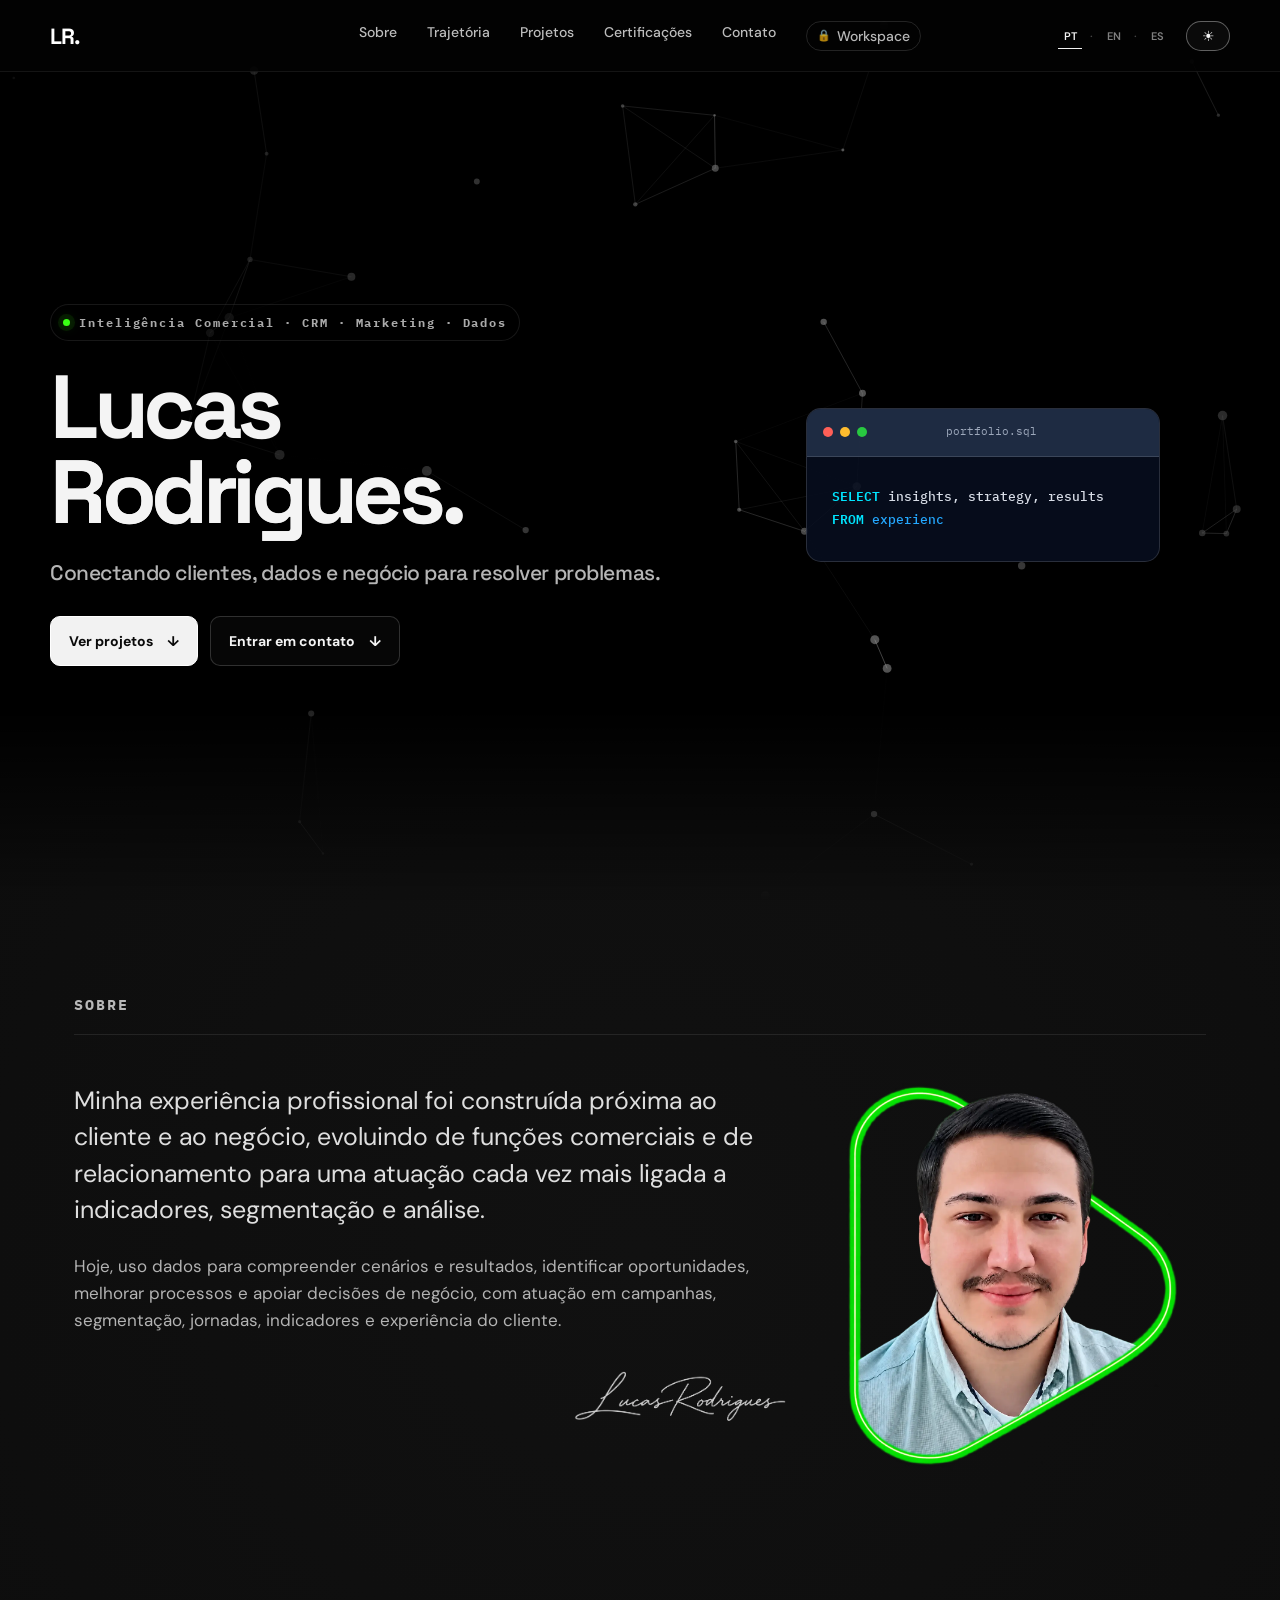
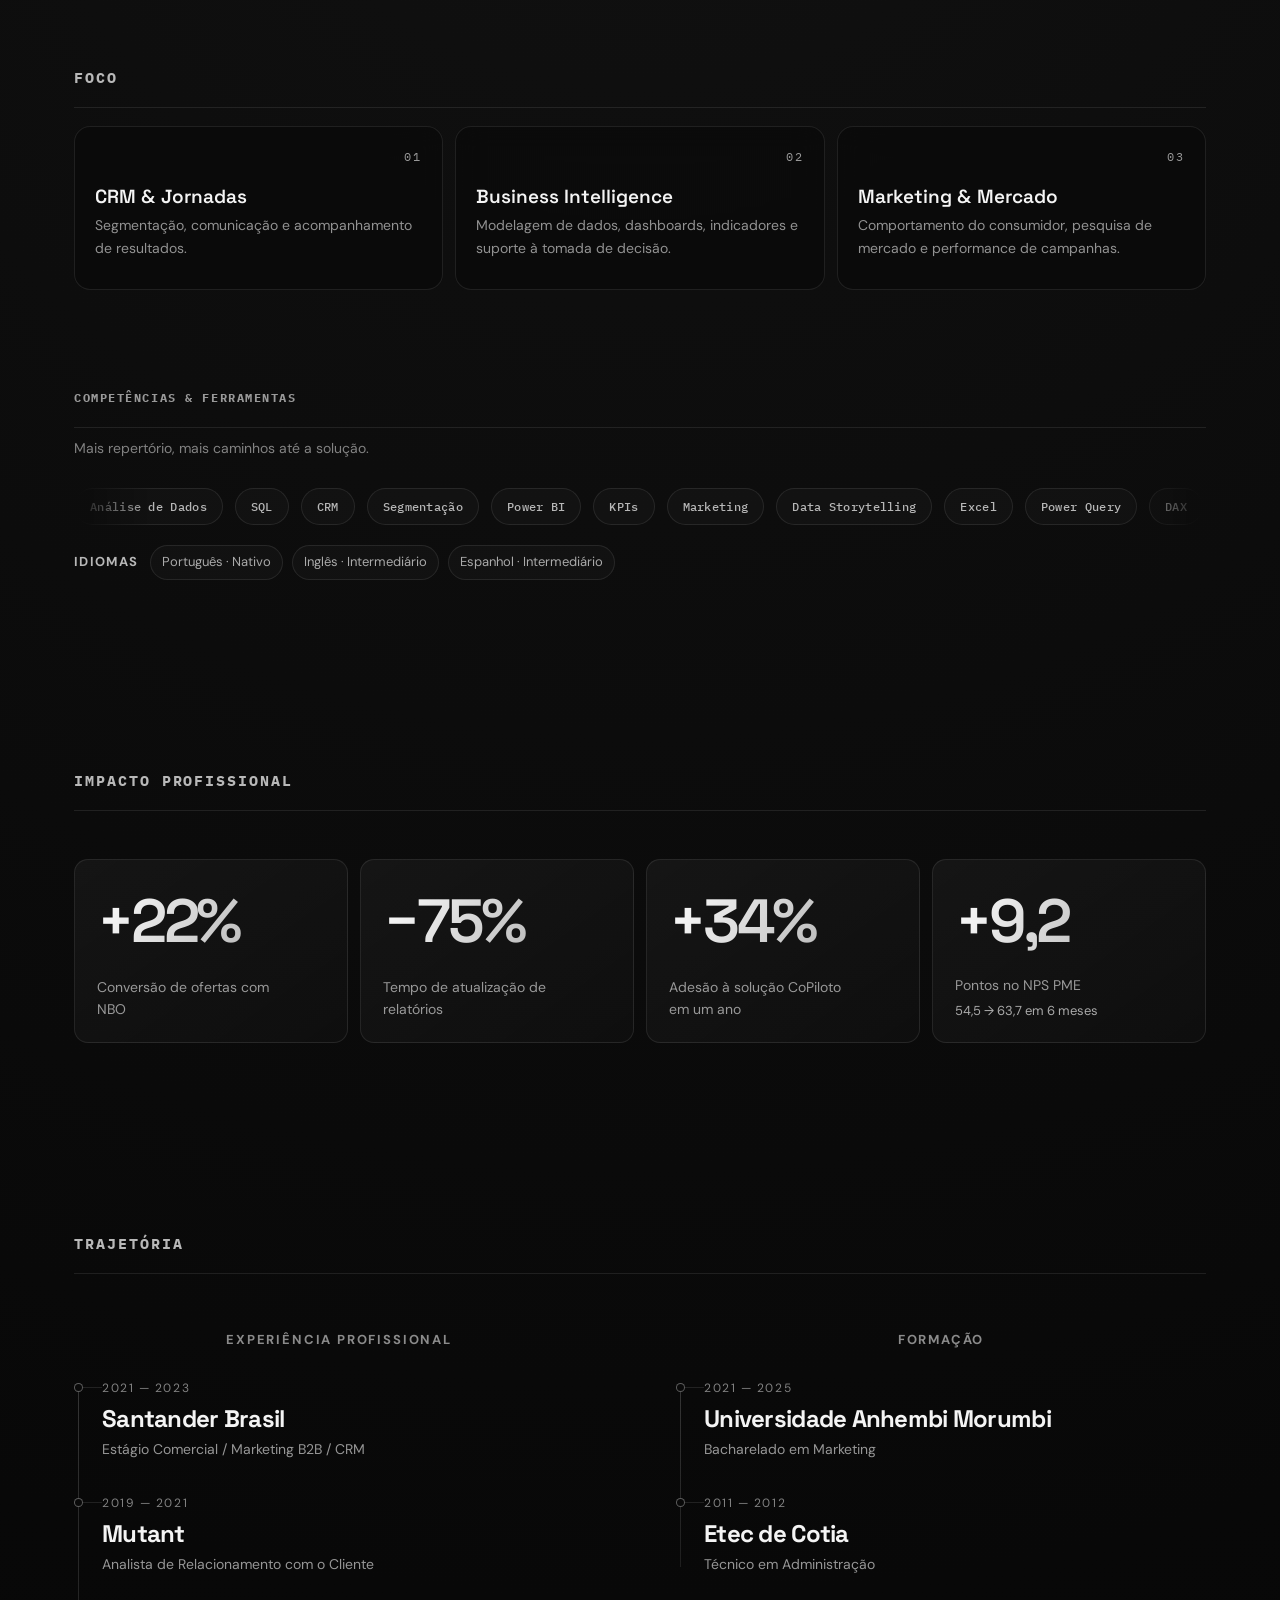
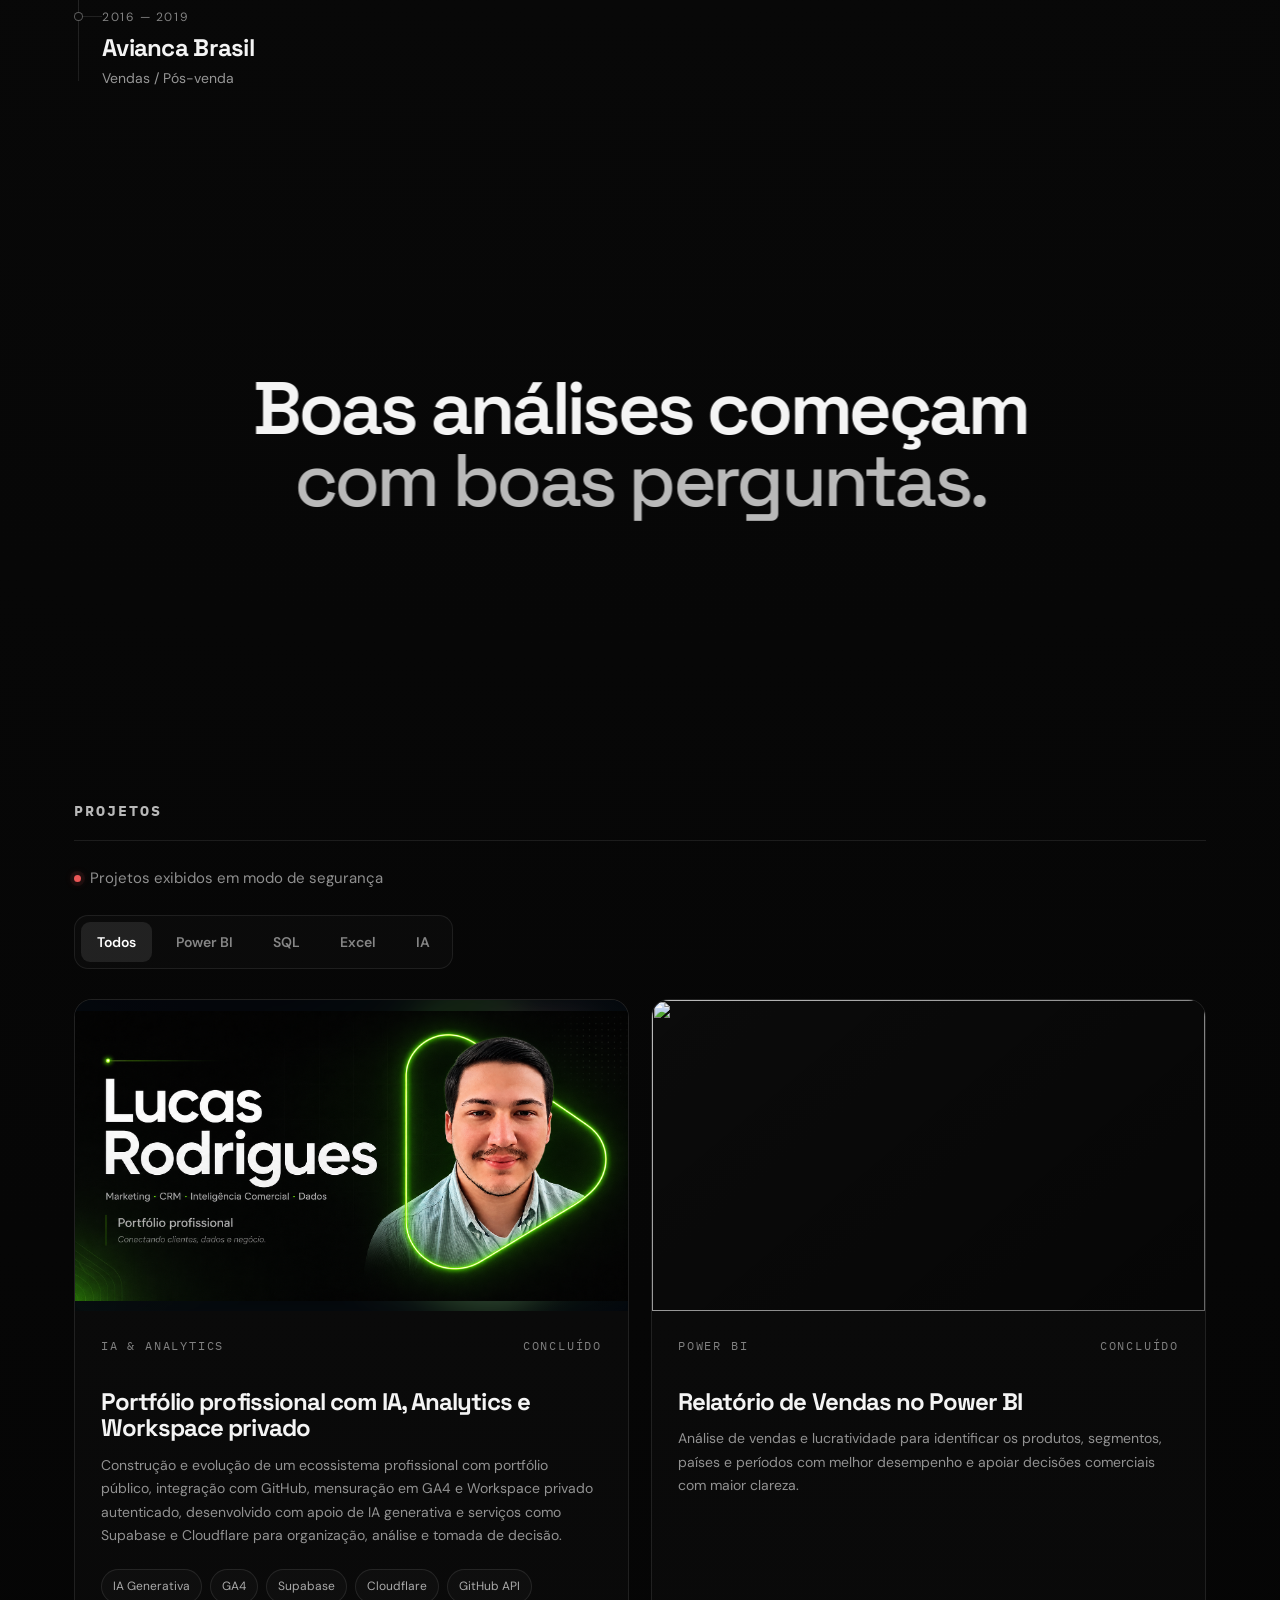
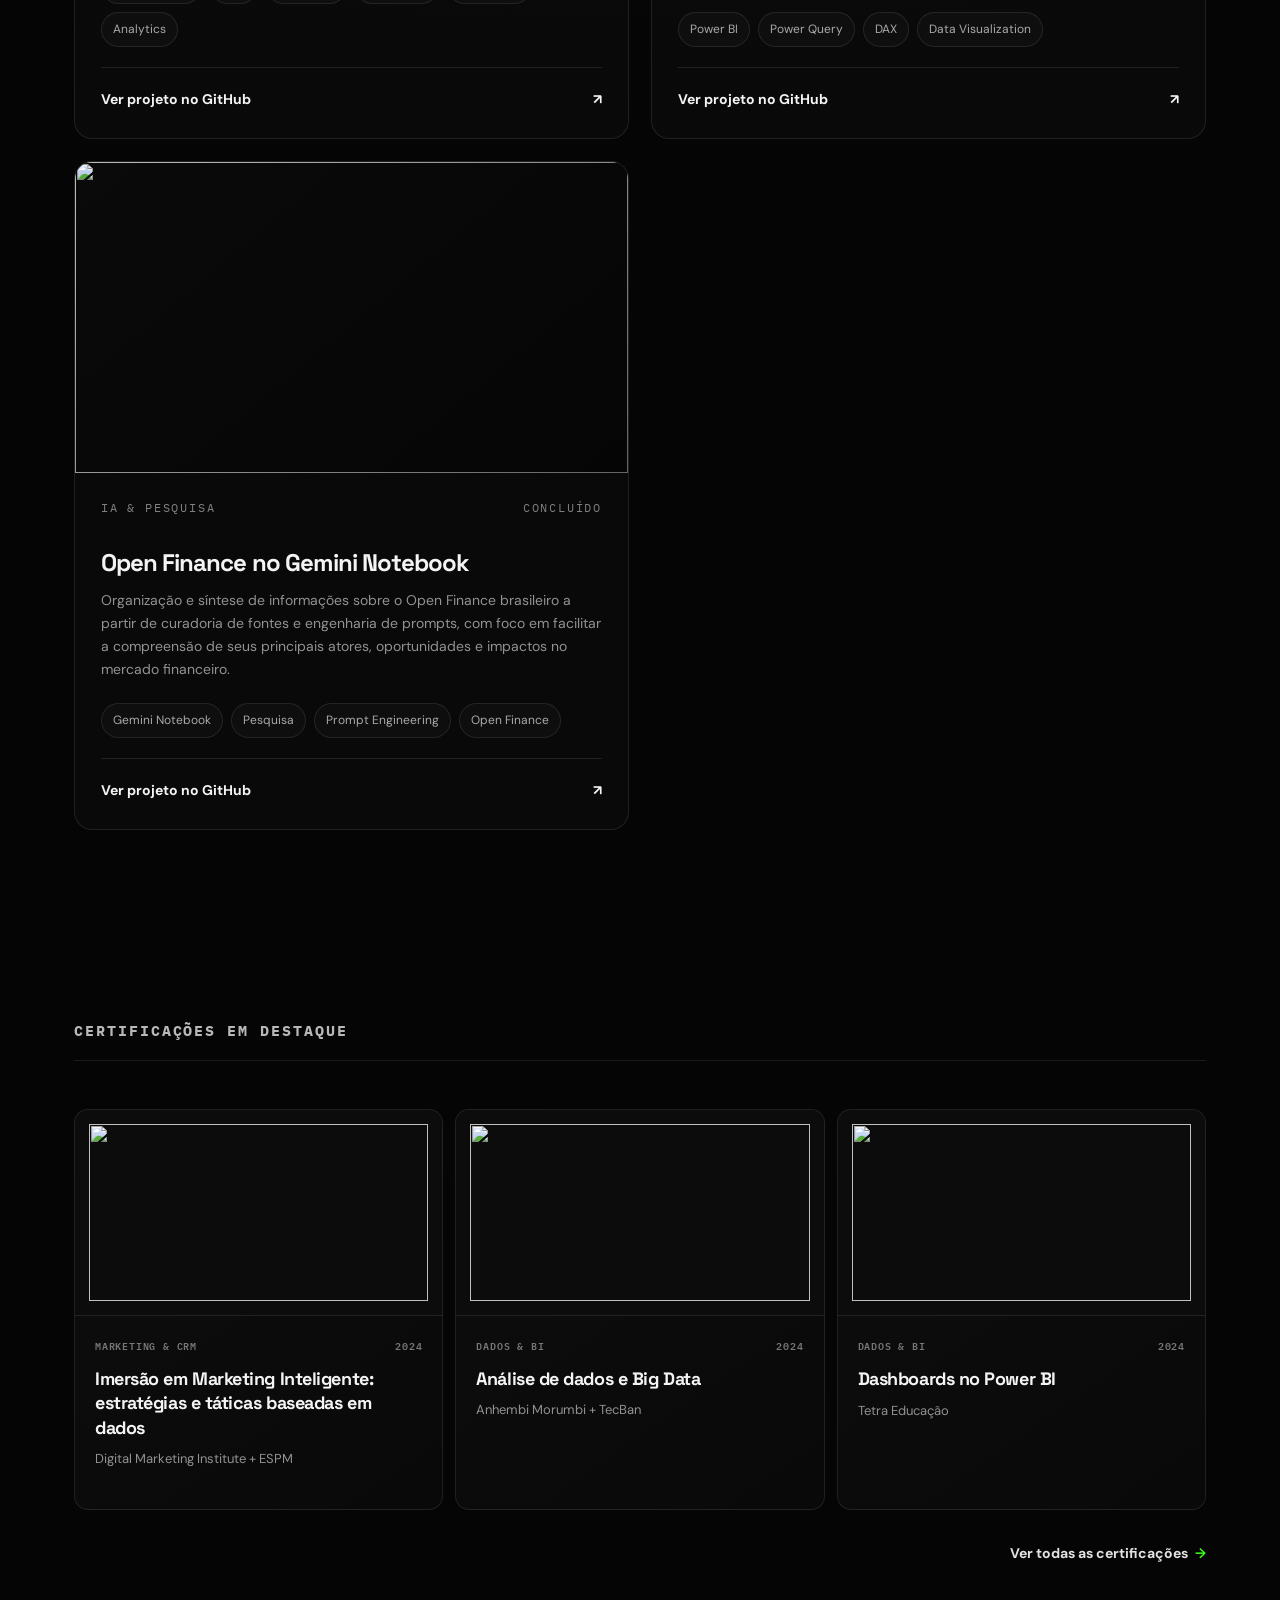
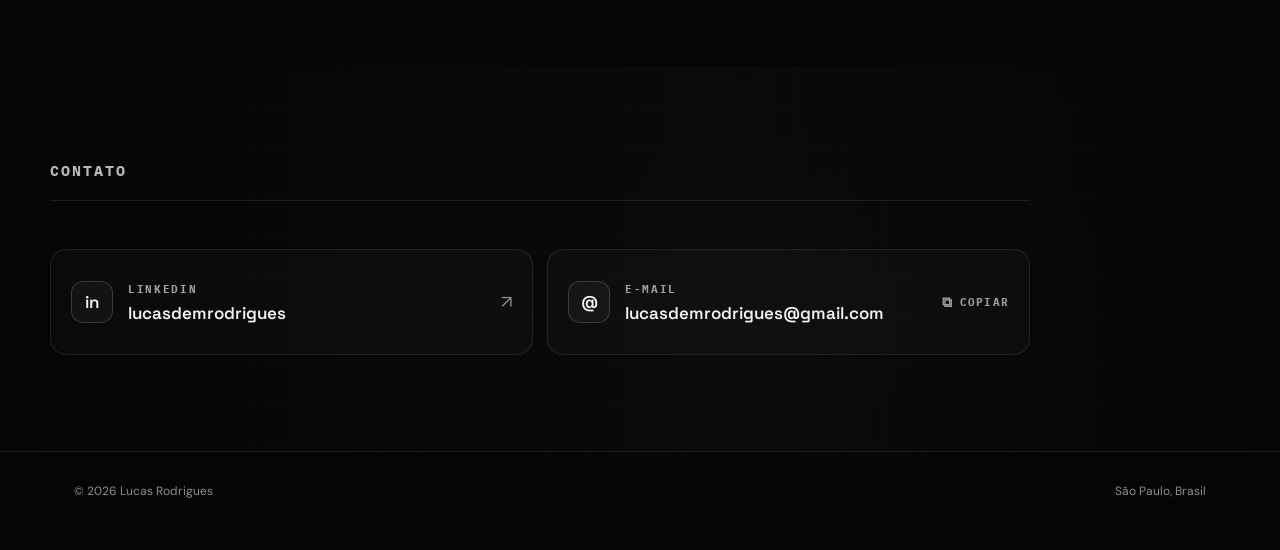
==== commit e2996bc3: "feat: carrega destaques de certificações dinamicamente" ====
--- a/index.html
+++ b/index.html
@@ -66,6 +66,7 @@
 <script src="analytics.js"></script>
 <script src="cursor.js"></script>
 <script src="core.js"></script>
+<script src="featured-certifications.js"></script>
 <script src="hero-sql.js"></script>
 <script src="hero-flow.js"></script>
 <script src="project-gallery.js"></script>
--- a/styles.css
+++ b/styles.css
@@ -50,7 +50,7 @@
 
 /* Estilos antes injetados pelo script.js. */
 .skills-marquee-box{border-top:0}
-body.light-mode body.light-mode body.light-mode body.light-mode #main-nav a{position:relative}
+#main-nav a{position:relative}
 #main-nav a::after{content:"";position:absolute;left:0;right:0;bottom:-7px;height:1px;background:currentColor;transform:scaleX(0);transform-origin:center;opacity:.9;transition:transform .25s ease}
 #main-nav a.is-active{color:#fff}
 #main-nav a.is-active::after{transform:scaleX(1)}
@@ -183,3 +183,10 @@
 body.light-mode .question-line-right{color:#555}
 @media(max-width:620px){.question-break{min-height:48svh;padding:72px 24px}.question-line{font-size:clamp(36px,11vw,54px);line-height:1.02}}
 @media(prefers-reduced-motion:reduce){.question-line{transform:none!important;opacity:1!important;will-change:auto}}
+
+
+/* Microlegenda conceitual das competências: discreta para não competir com os respiros editoriais. */
+.impact-tools .tool-label{margin-bottom:10px}
+.tools-note{margin:0 0 24px;color:#828282;font-size:14px;line-height:1.55;font-weight:400}
+body.light-mode .tools-note{color:#666}
+@media(max-width:620px){.impact-tools .tool-label{margin-bottom:9px}.tools-note{margin-bottom:20px;font-size:13px}}
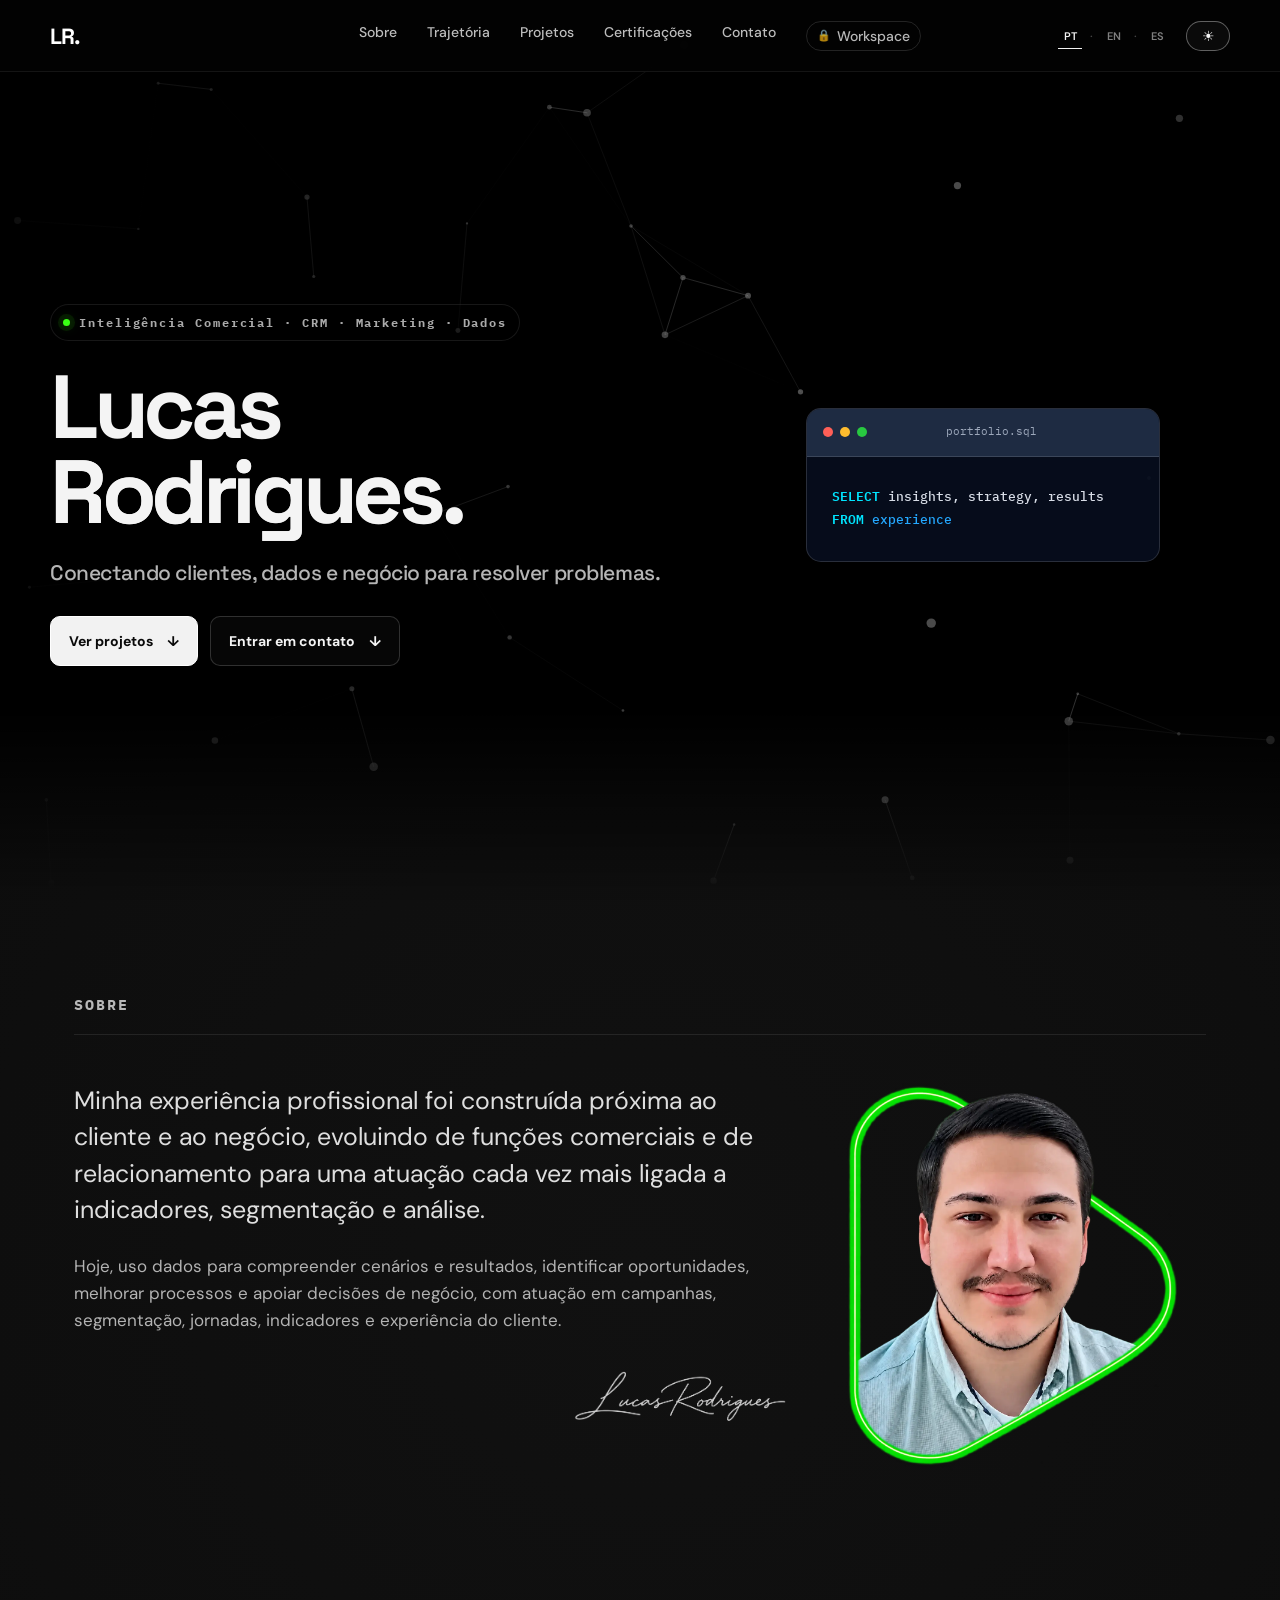
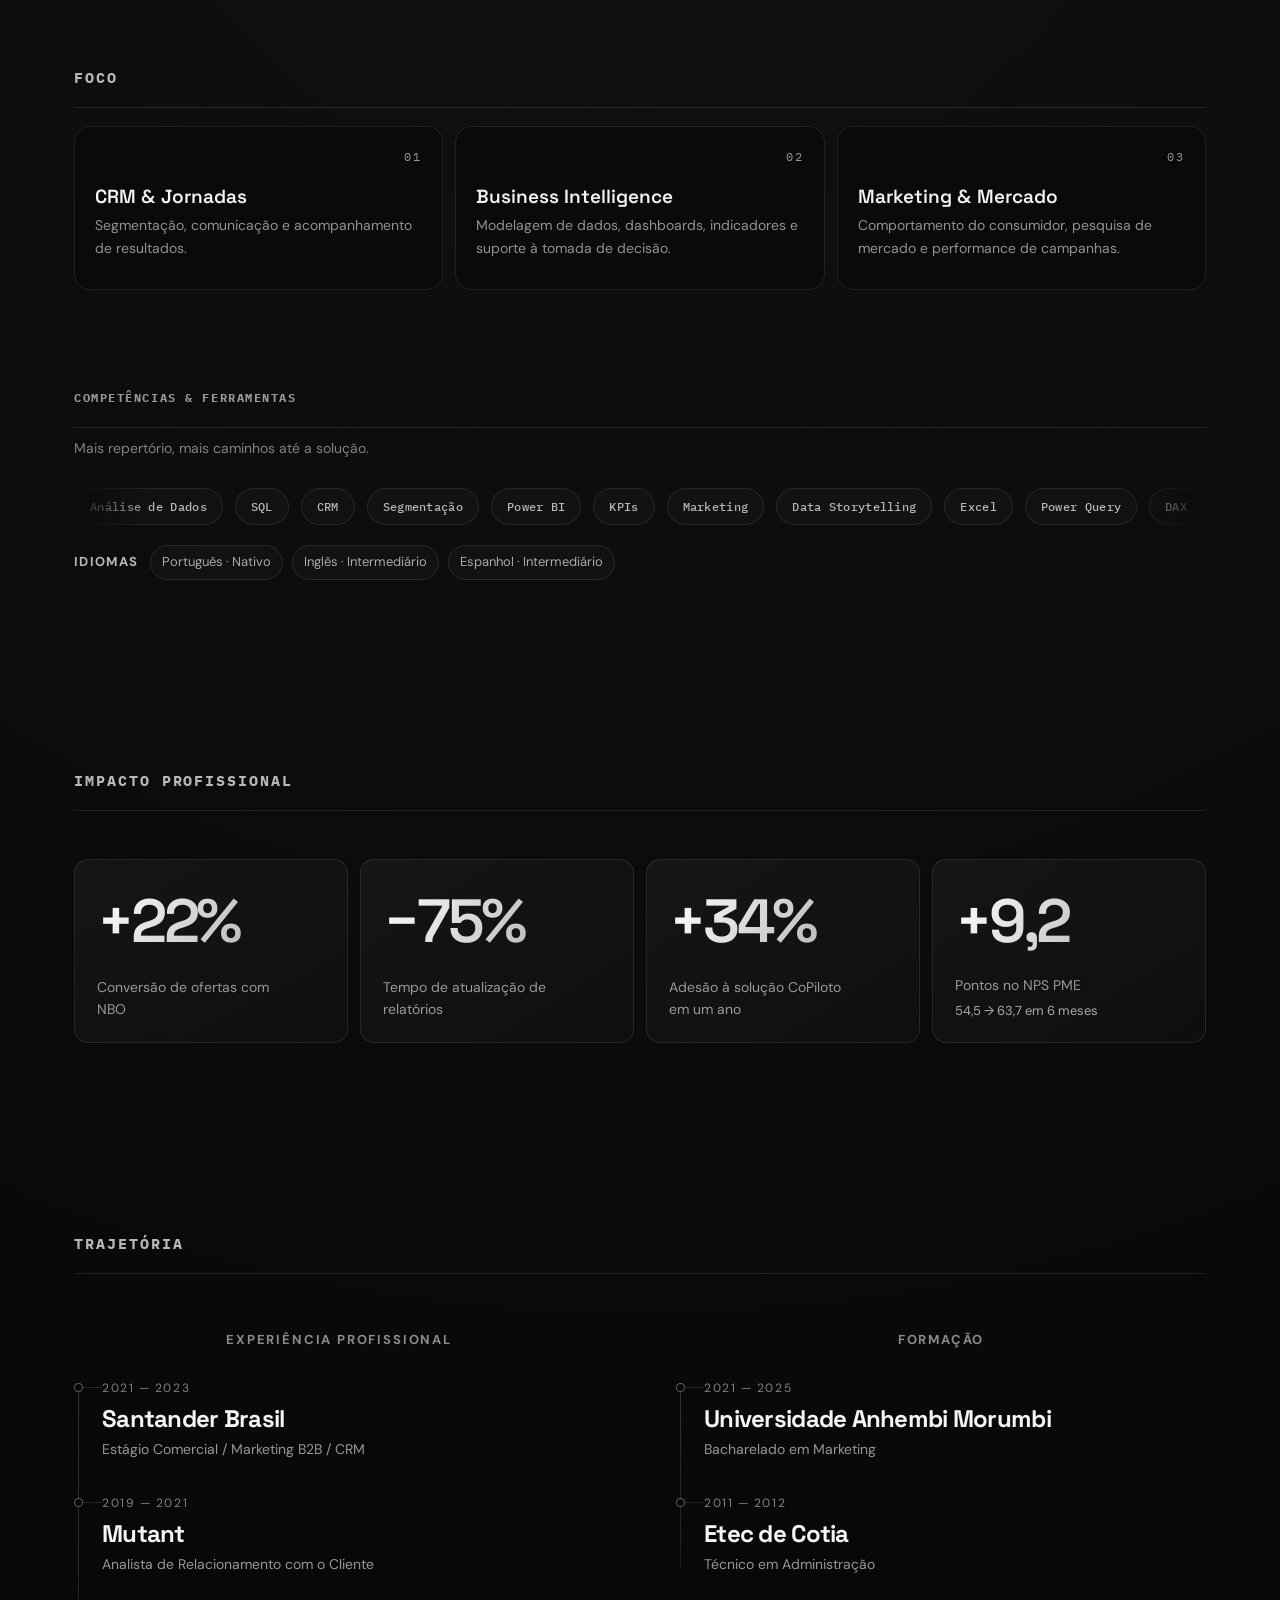
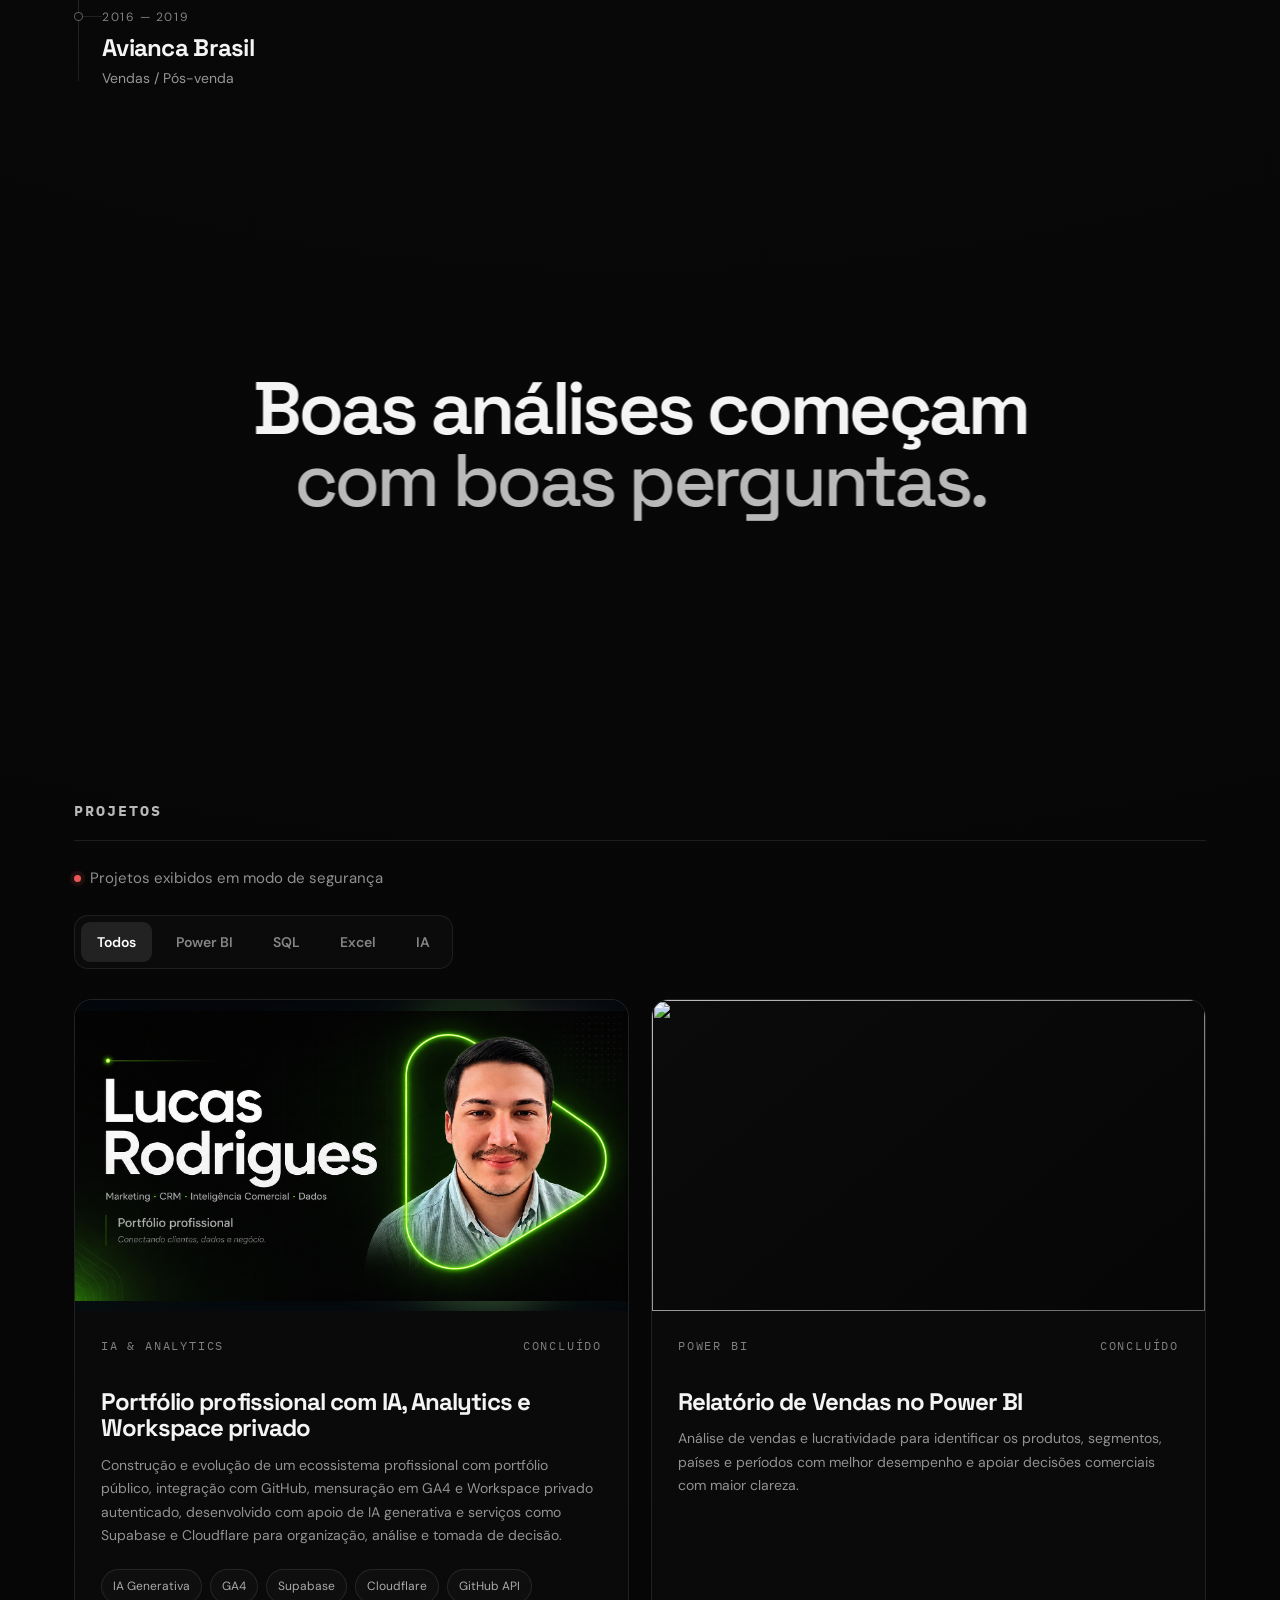
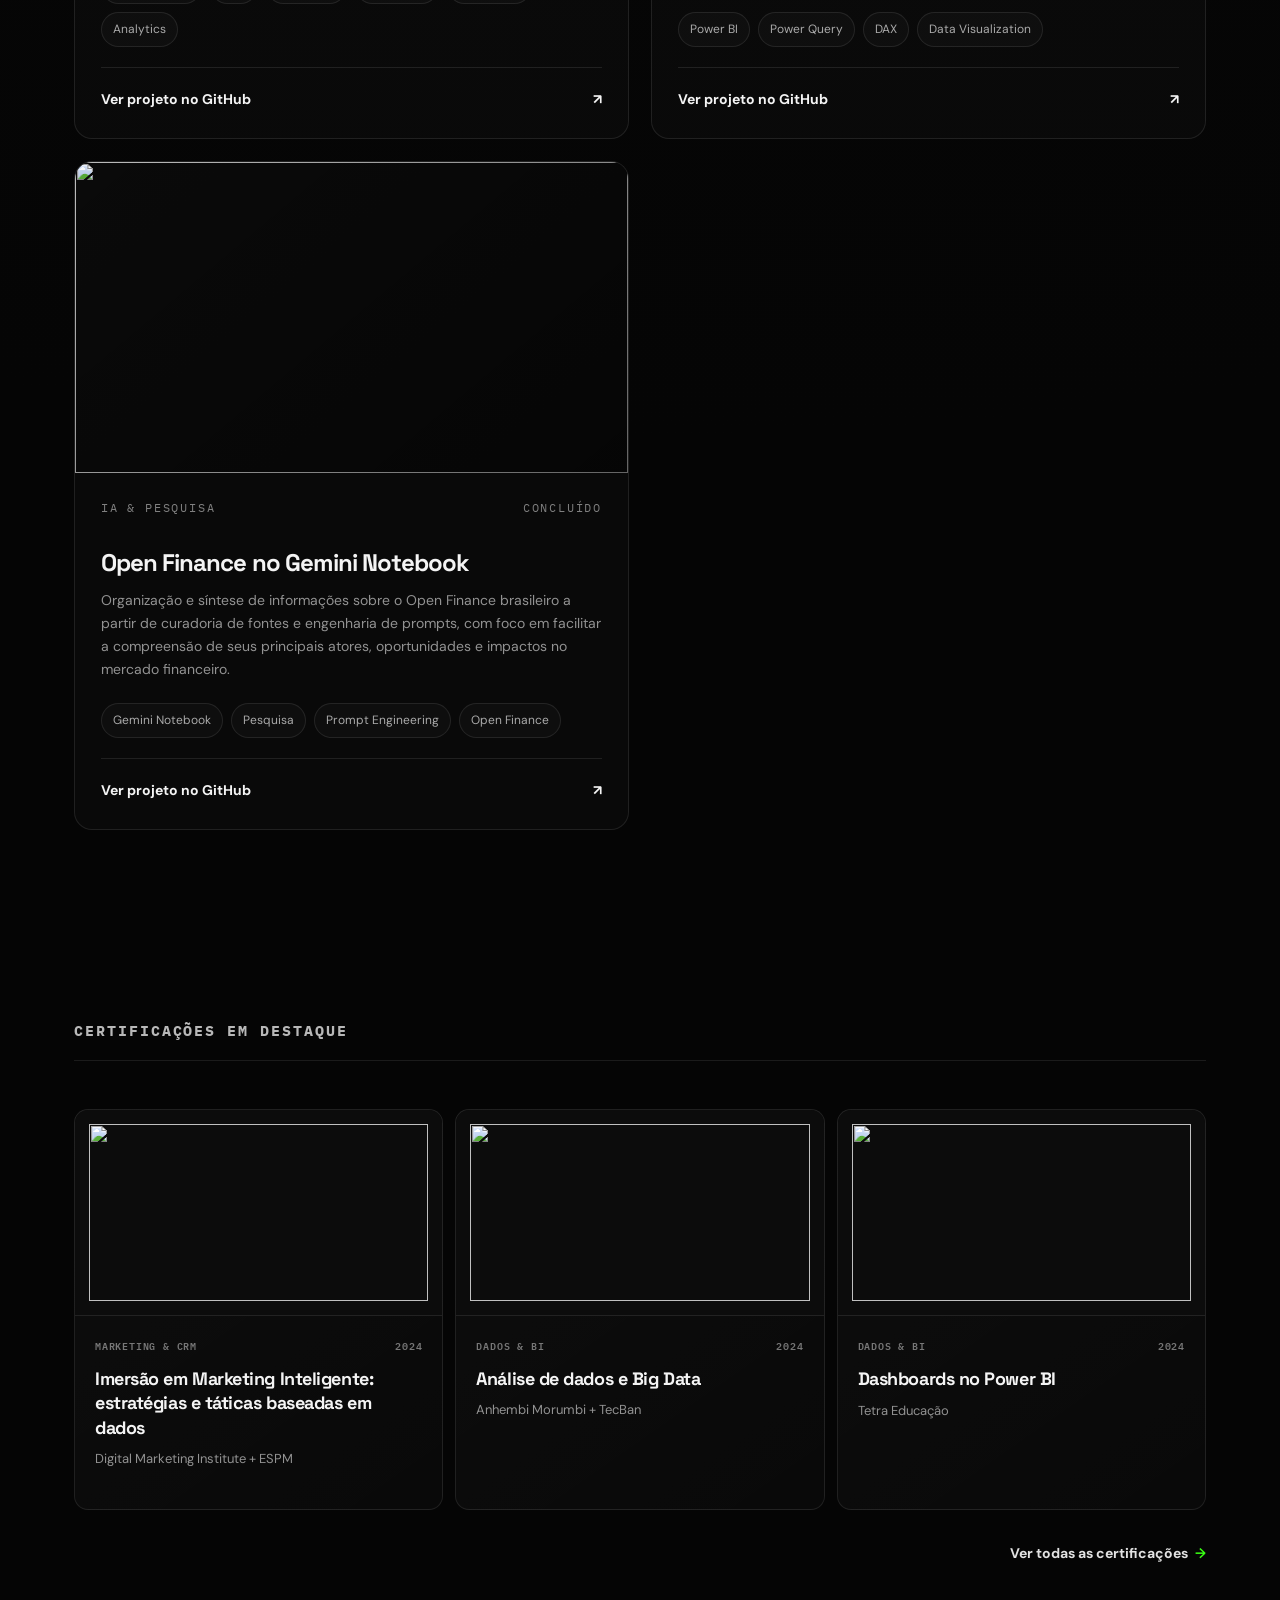
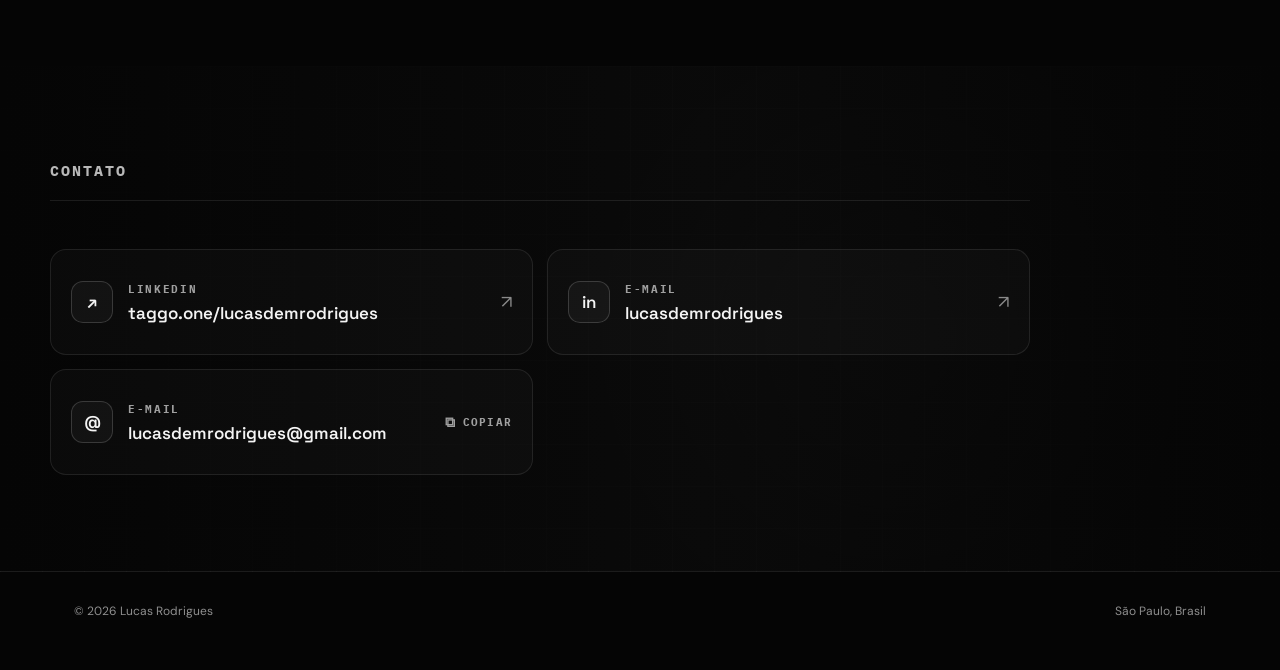
==== commit be74ae74: "Add Taggo digital business card to contact section" ====
--- a/index.html
+++ b/index.html
@@ -58,7 +58,7 @@
 
 <dialog class="home-cert-modal" id="home-cert-modal" aria-labelledby="home-cert-modal-title"><div class="home-cert-modal-head"><div><span id="home-cert-modal-meta"></span><h2 id="home-cert-modal-title"></h2></div><div class="home-cert-modal-actions"><a id="home-cert-modal-original" class="home-cert-modal-original" href="#" target="_blank" rel="noreferrer">Abrir original <b>↗</b></a><button type="button" class="home-cert-modal-close" aria-label="Fechar certificado">×</button></div></div><img id="home-cert-modal-image" alt="" /></dialog>
 
-<section class="contact section grid-bg-soft" id="contato"><div class="contact-orb"></div><div class="contact-inner reveal"><h2 class="section-kicker">CONTATO</h2><div class="contact-links-grid"><a class="contact-card spotlight-card" href="https://www.linkedin.com/in/lucasdemrodrigues/" target="_blank" rel="noreferrer" aria-label="Abrir perfil de Lucas Rodrigues no LinkedIn, abre em nova aba"><span class="contact-card-icon">in</span><span class="contact-card-copy"><span class="contact-card-label">LINKEDIN</span><span class="contact-card-value">lucasdemrodrigues</span></span><span class="contact-card-arrow">↗</span></a><button class="contact-card spotlight-card email-card" type="button" data-copy-email="lucasdemrodrigues@gmail.com" aria-label="Copiar e-mail lucasdemrodrigues@gmail.com"><span class="contact-card-icon">@</span><span class="contact-card-copy"><span class="contact-card-label">E-MAIL</span><span class="contact-card-value">lucasdemrodrigues@gmail.com</span></span><span class="copy-email" data-email="lucasdemrodrigues@gmail.com" aria-hidden="true"><span class="copy-icon">⧉</span><span class="copy-label">Copiar</span></span><span class="sr-only copy-status" aria-live="polite"></span></button></div></div></section>
+<section class="contact section grid-bg-soft" id="contato"><div class="contact-orb"></div><div class="contact-inner reveal"><h2 class="section-kicker">CONTATO</h2><div class="contact-links-grid"><a class="contact-card spotlight-card" href="https://taggo.one/lucasdemrodrigues" target="_blank" rel="noopener noreferrer" aria-label="Abrir cartão digital de Lucas Rodrigues, abre em nova aba"><span class="contact-card-icon" aria-hidden="true">↗</span><span class="contact-card-copy"><span class="contact-card-label">CARTÃO DIGITAL</span><span class="contact-card-value">taggo.one/lucasdemrodrigues</span></span><span class="contact-card-arrow" aria-hidden="true">↗</span></a><a class="contact-card spotlight-card" href="https://www.linkedin.com/in/lucasdemrodrigues/" target="_blank" rel="noreferrer" aria-label="Abrir perfil de Lucas Rodrigues no LinkedIn, abre em nova aba"><span class="contact-card-icon">in</span><span class="contact-card-copy"><span class="contact-card-label">LINKEDIN</span><span class="contact-card-value">lucasdemrodrigues</span></span><span class="contact-card-arrow">↗</span></a><button class="contact-card spotlight-card email-card" type="button" data-copy-email="lucasdemrodrigues@gmail.com" aria-label="Copiar e-mail lucasdemrodrigues@gmail.com"><span class="contact-card-icon">@</span><span class="contact-card-copy"><span class="contact-card-label">E-MAIL</span><span class="contact-card-value">lucasdemrodrigues@gmail.com</span></span><span class="copy-email" data-email="lucasdemrodrigues@gmail.com" aria-hidden="true"><span class="copy-icon">⧉</span><span class="copy-label">Copiar</span></span><span class="sr-only copy-status" aria-live="polite"></span></button></div></div></section>
 </main>
 
 <footer><span>© <span id="year"></span> Lucas Rodrigues</span><span>São Paulo, Brasil</span></footer>
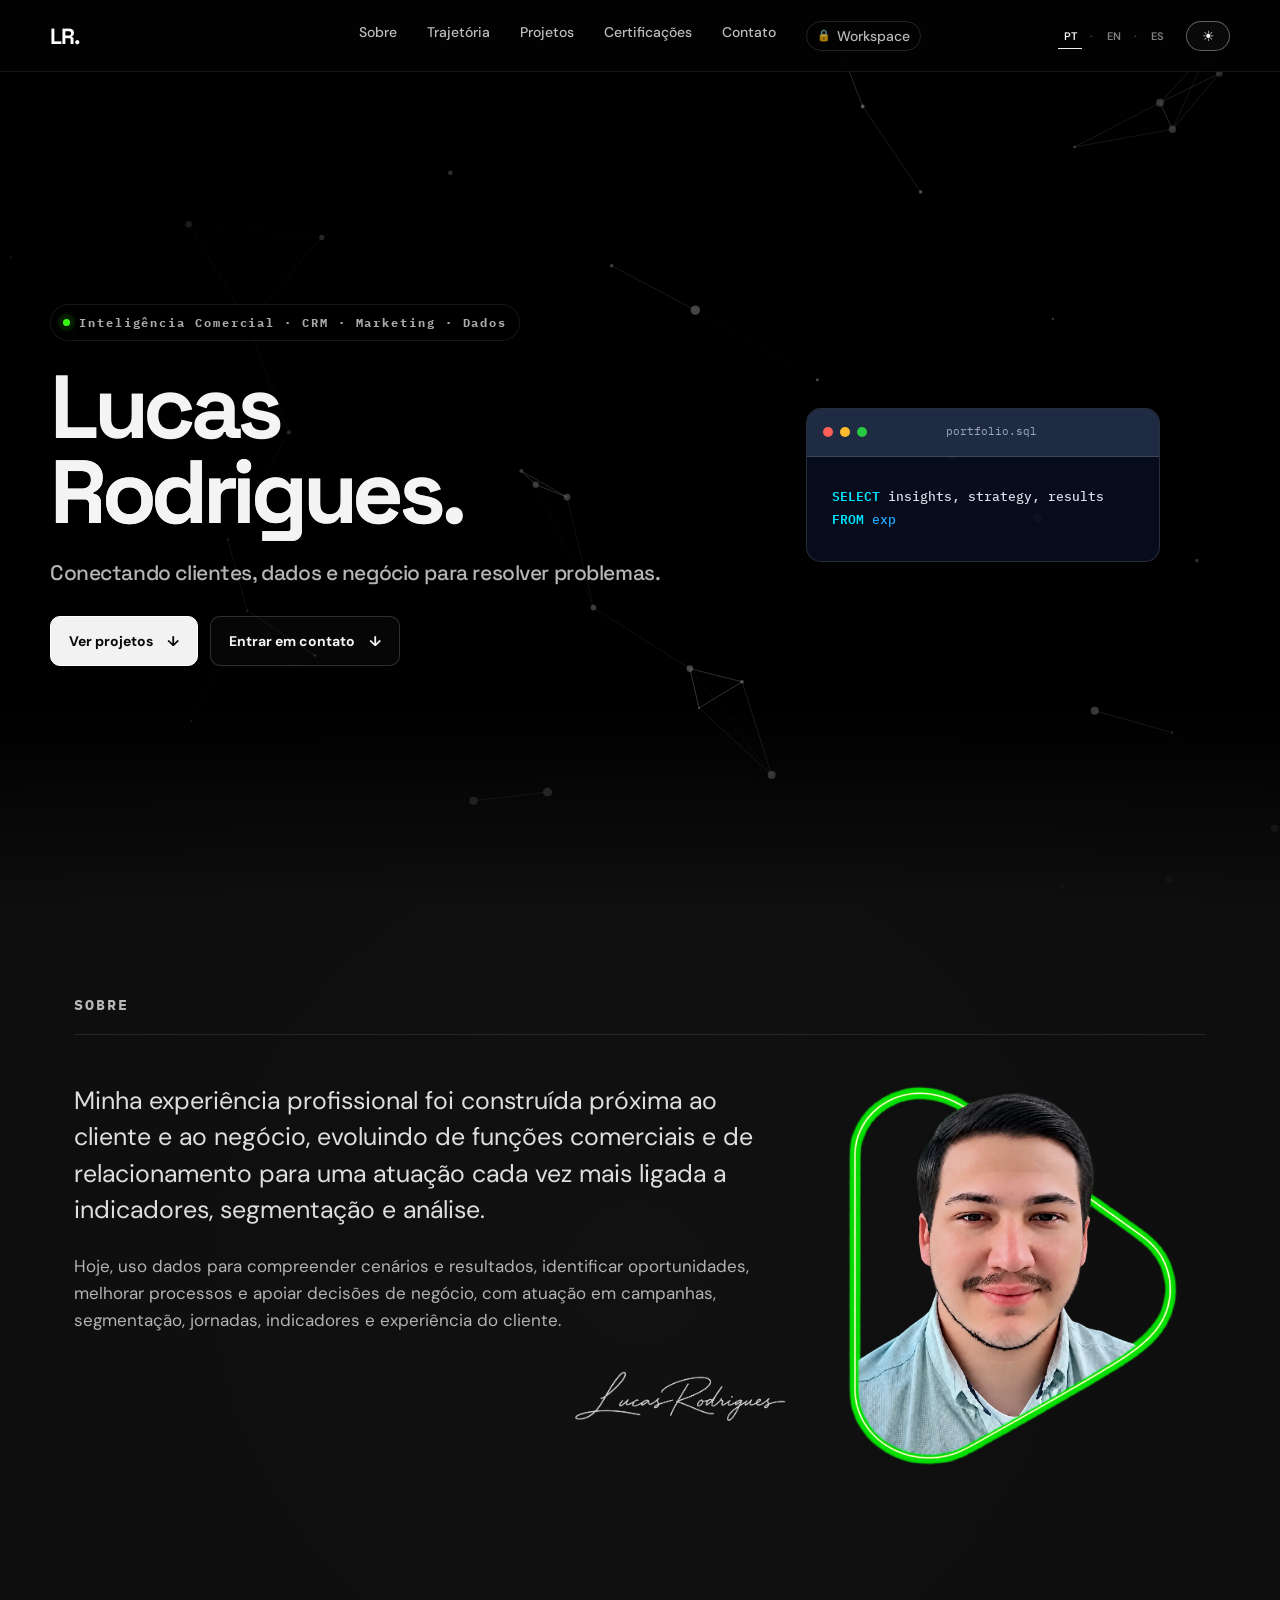
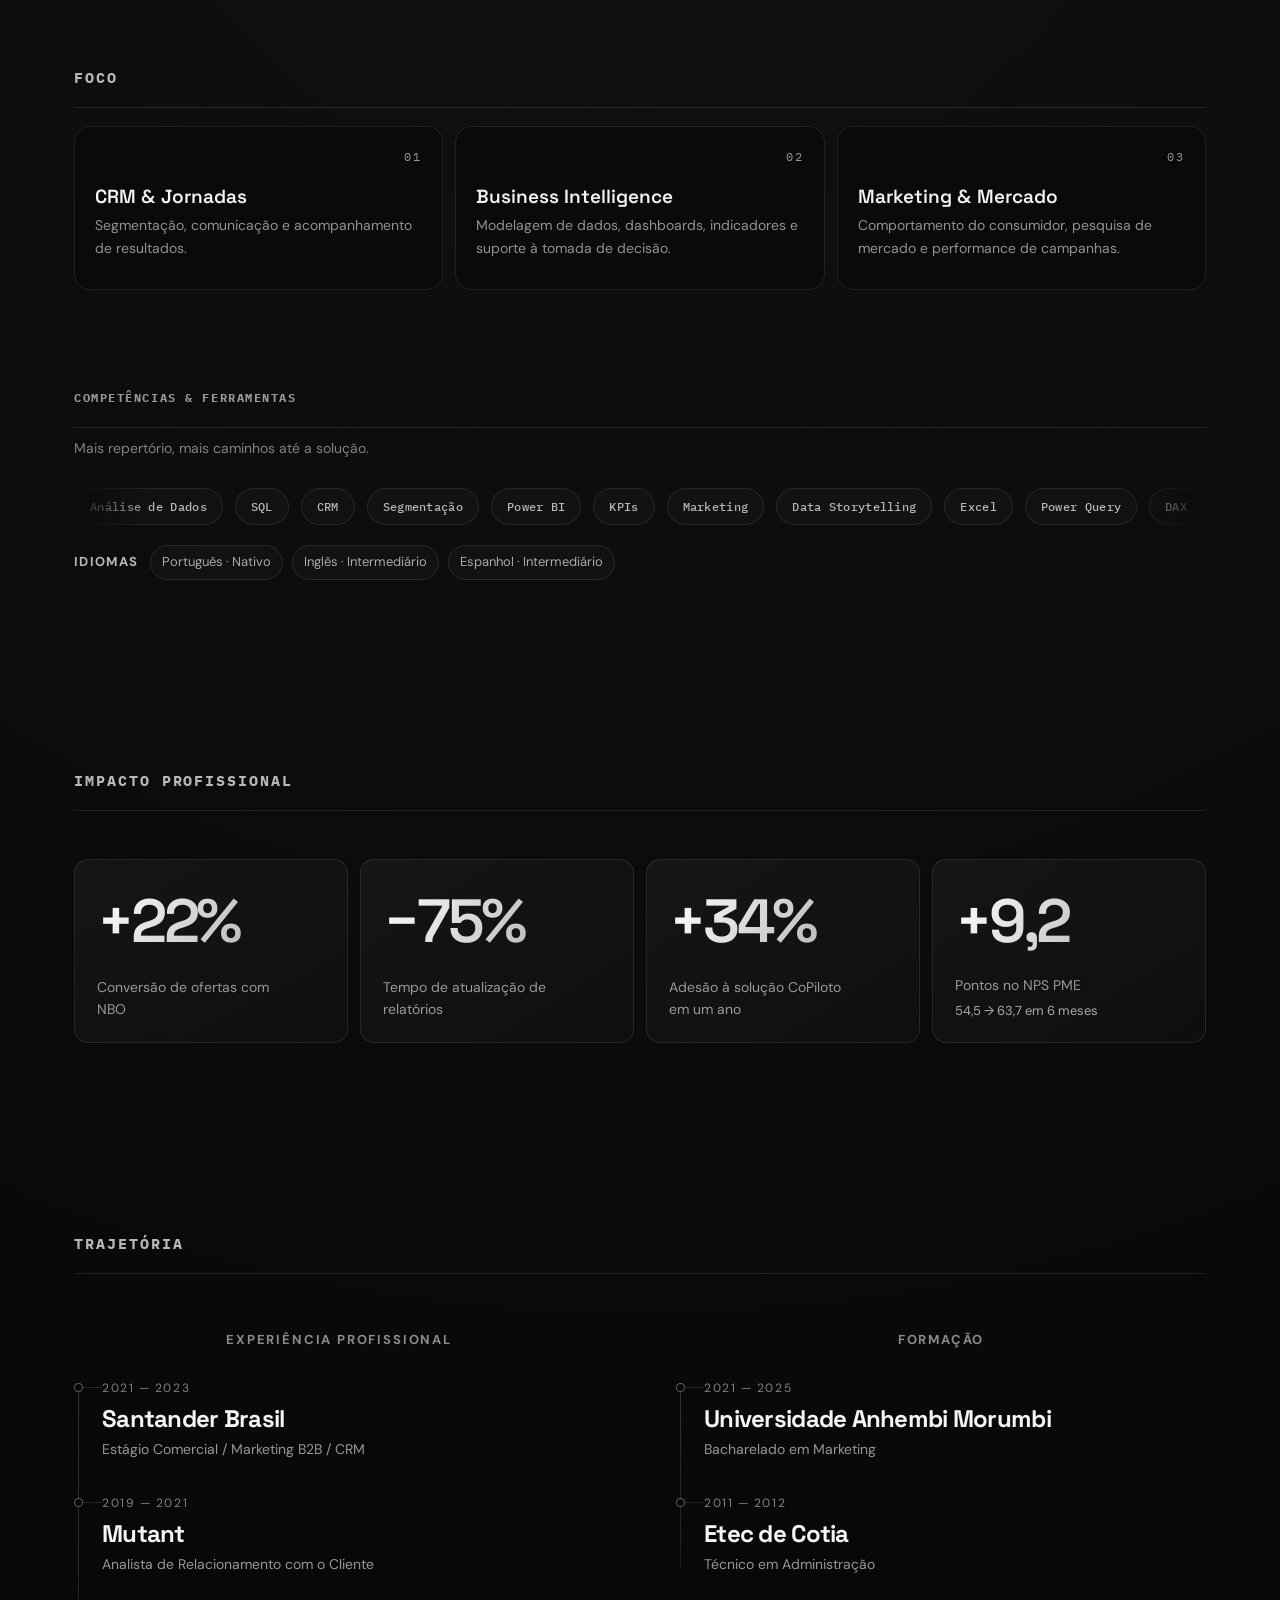
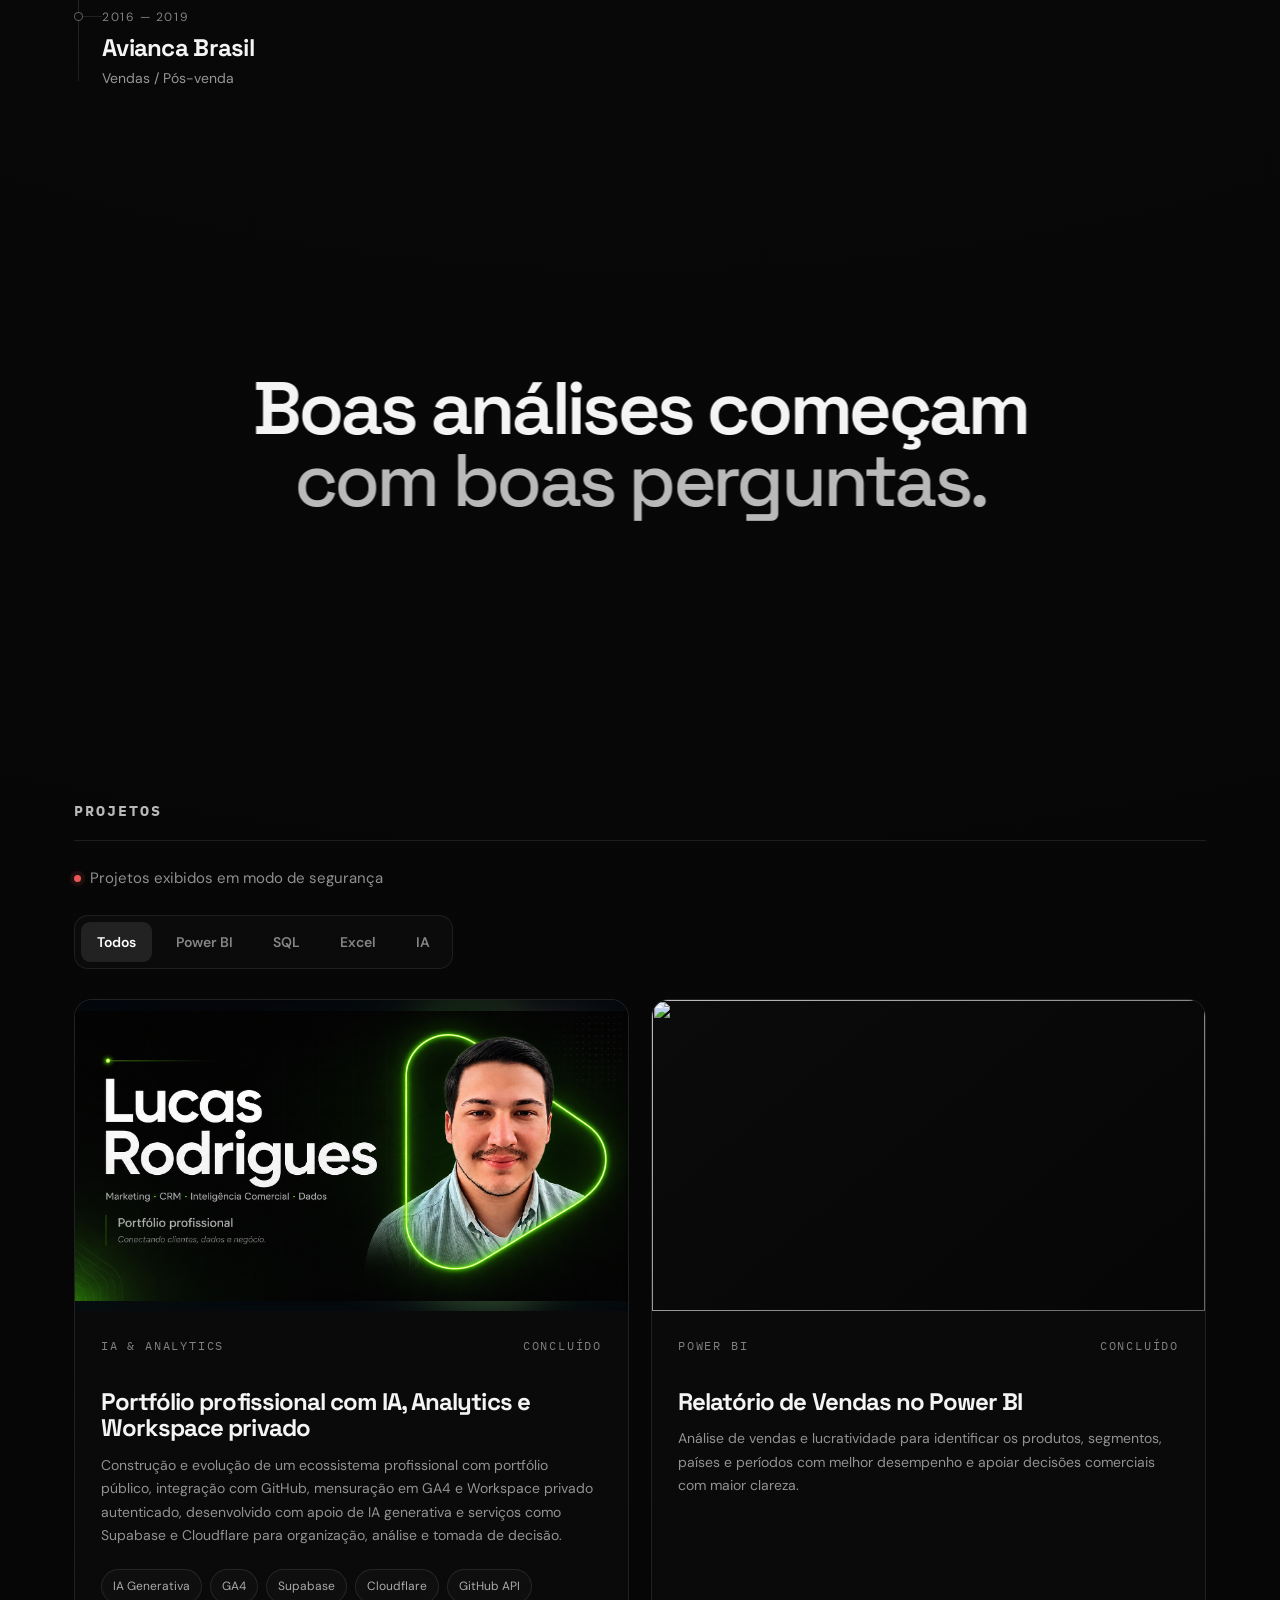
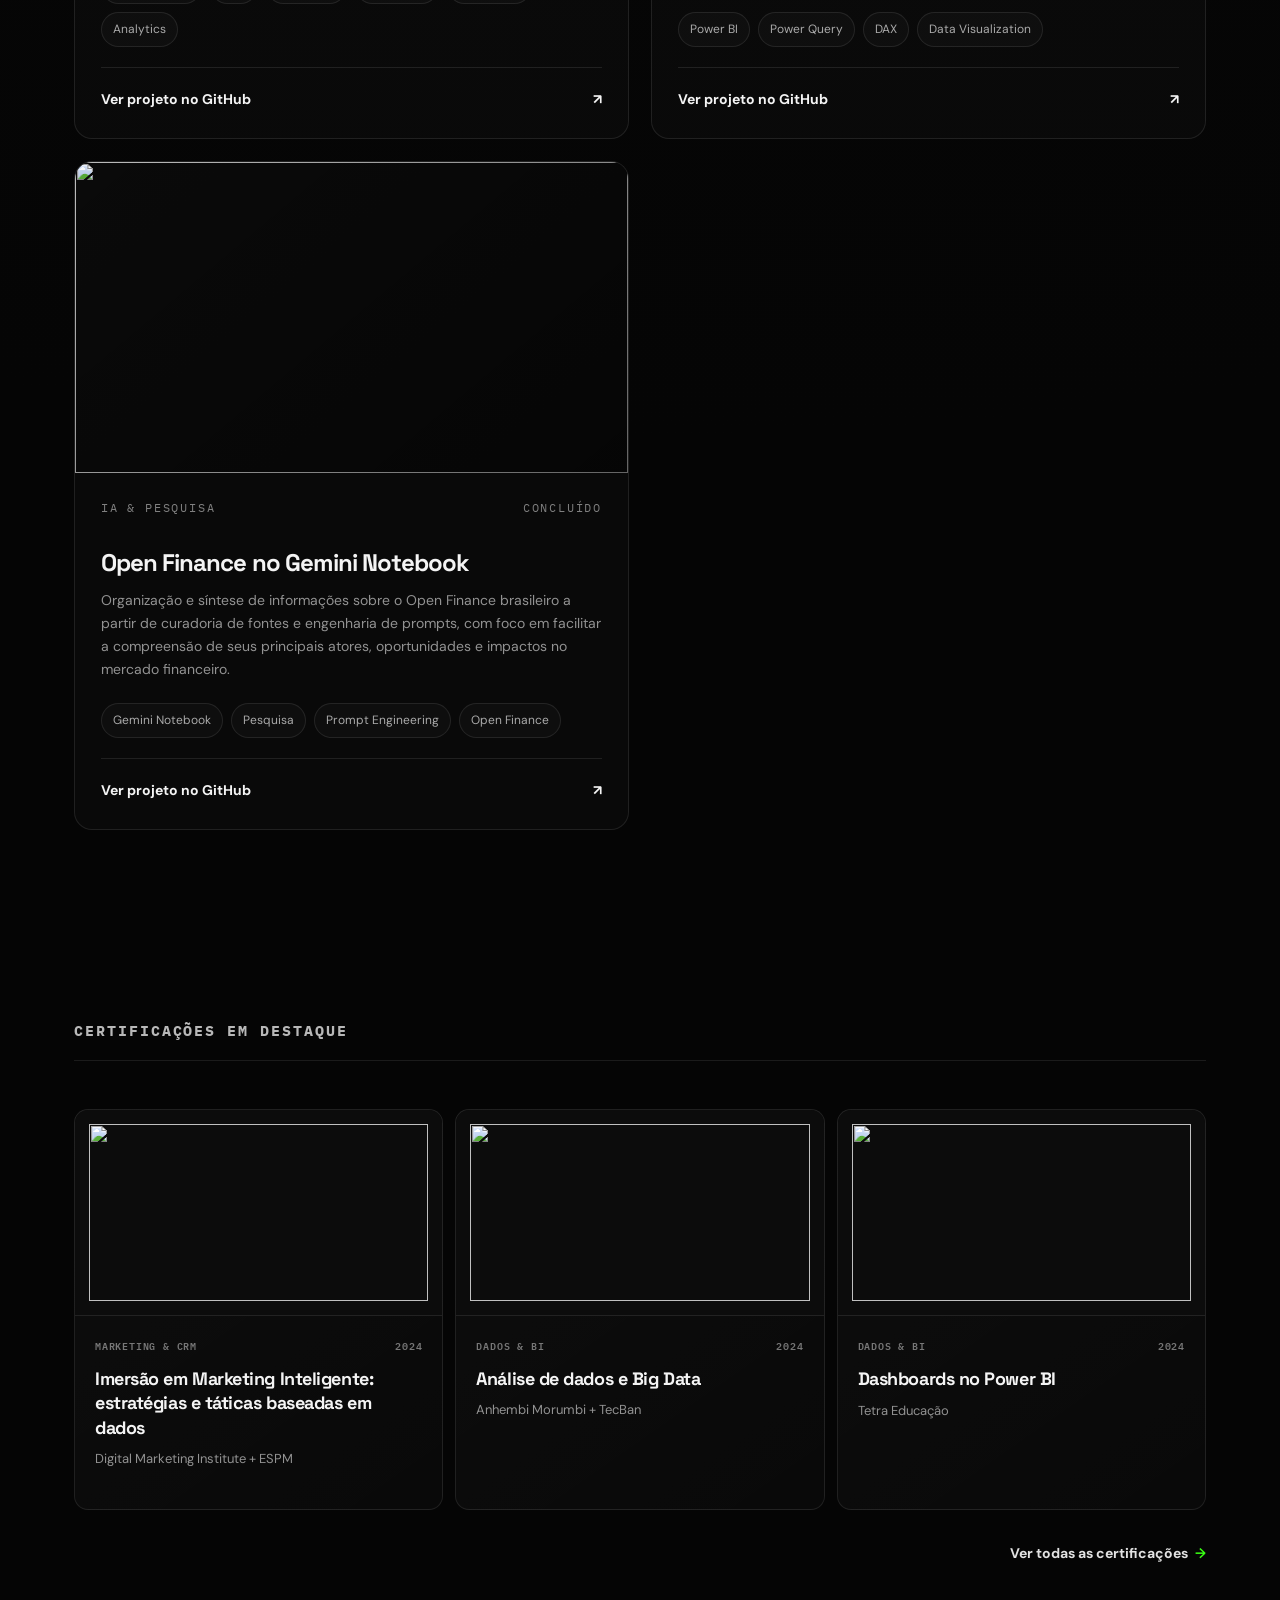
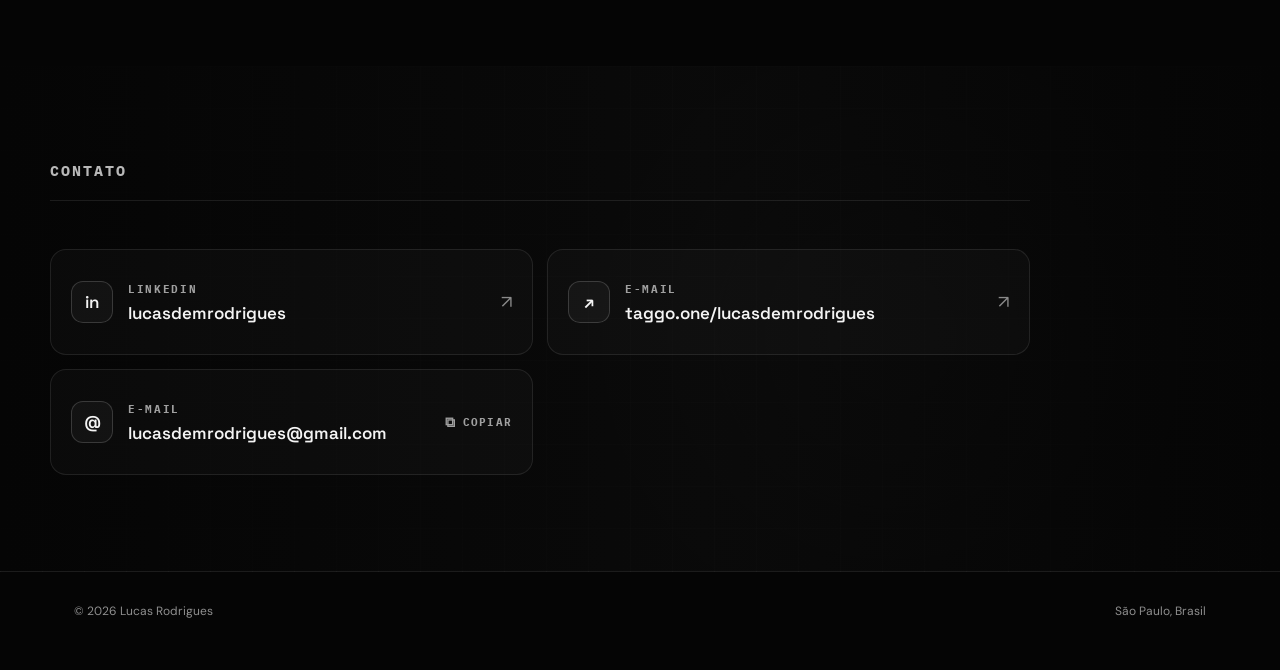
==== commit 8a995175: "Place digital card after LinkedIn" ====
--- a/index.html
+++ b/index.html
@@ -58,7 +58,7 @@
 
 <dialog class="home-cert-modal" id="home-cert-modal" aria-labelledby="home-cert-modal-title"><div class="home-cert-modal-head"><div><span id="home-cert-modal-meta"></span><h2 id="home-cert-modal-title"></h2></div><div class="home-cert-modal-actions"><a id="home-cert-modal-original" class="home-cert-modal-original" href="#" target="_blank" rel="noreferrer">Abrir original <b>↗</b></a><button type="button" class="home-cert-modal-close" aria-label="Fechar certificado">×</button></div></div><img id="home-cert-modal-image" alt="" /></dialog>
 
-<section class="contact section grid-bg-soft" id="contato"><div class="contact-orb"></div><div class="contact-inner reveal"><h2 class="section-kicker">CONTATO</h2><div class="contact-links-grid"><a class="contact-card spotlight-card" href="https://taggo.one/lucasdemrodrigues" target="_blank" rel="noopener noreferrer" aria-label="Abrir cartão digital de Lucas Rodrigues, abre em nova aba"><span class="contact-card-icon" aria-hidden="true">↗</span><span class="contact-card-copy"><span class="contact-card-label">CARTÃO DIGITAL</span><span class="contact-card-value">taggo.one/lucasdemrodrigues</span></span><span class="contact-card-arrow" aria-hidden="true">↗</span></a><a class="contact-card spotlight-card" href="https://www.linkedin.com/in/lucasdemrodrigues/" target="_blank" rel="noreferrer" aria-label="Abrir perfil de Lucas Rodrigues no LinkedIn, abre em nova aba"><span class="contact-card-icon">in</span><span class="contact-card-copy"><span class="contact-card-label">LINKEDIN</span><span class="contact-card-value">lucasdemrodrigues</span></span><span class="contact-card-arrow">↗</span></a><button class="contact-card spotlight-card email-card" type="button" data-copy-email="lucasdemrodrigues@gmail.com" aria-label="Copiar e-mail lucasdemrodrigues@gmail.com"><span class="contact-card-icon">@</span><span class="contact-card-copy"><span class="contact-card-label">E-MAIL</span><span class="contact-card-value">lucasdemrodrigues@gmail.com</span></span><span class="copy-email" data-email="lucasdemrodrigues@gmail.com" aria-hidden="true"><span class="copy-icon">⧉</span><span class="copy-label">Copiar</span></span><span class="sr-only copy-status" aria-live="polite"></span></button></div></div></section>
+<section class="contact section grid-bg-soft" id="contato"><div class="contact-orb"></div><div class="contact-inner reveal"><h2 class="section-kicker">CONTATO</h2><div class="contact-links-grid"><a class="contact-card spotlight-card" href="https://www.linkedin.com/in/lucasdemrodrigues/" target="_blank" rel="noreferrer" aria-label="Abrir perfil de Lucas Rodrigues no LinkedIn, abre em nova aba"><span class="contact-card-icon">in</span><span class="contact-card-copy"><span class="contact-card-label">LINKEDIN</span><span class="contact-card-value">lucasdemrodrigues</span></span><span class="contact-card-arrow">↗</span></a><a class="contact-card spotlight-card" href="https://taggo.one/lucasdemrodrigues" target="_blank" rel="noopener noreferrer" aria-label="Abrir cartão digital de Lucas Rodrigues, abre em nova aba"><span class="contact-card-icon" aria-hidden="true">↗</span><span class="contact-card-copy"><span class="contact-card-label">CARTÃO DIGITAL</span><span class="contact-card-value">taggo.one/lucasdemrodrigues</span></span><span class="contact-card-arrow" aria-hidden="true">↗</span></a><button class="contact-card spotlight-card email-card" type="button" data-copy-email="lucasdemrodrigues@gmail.com" aria-label="Copiar e-mail lucasdemrodrigues@gmail.com"><span class="contact-card-icon">@</span><span class="contact-card-copy"><span class="contact-card-label">E-MAIL</span><span class="contact-card-value">lucasdemrodrigues@gmail.com</span></span><span class="copy-email" data-email="lucasdemrodrigues@gmail.com" aria-hidden="true"><span class="copy-icon">⧉</span><span class="copy-label">Copiar</span></span><span class="sr-only copy-status" aria-live="polite"></span></button></div></div></section>
 </main>
 
 <footer><span>© <span id="year"></span> Lucas Rodrigues</span><span>São Paulo, Brasil</span></footer>
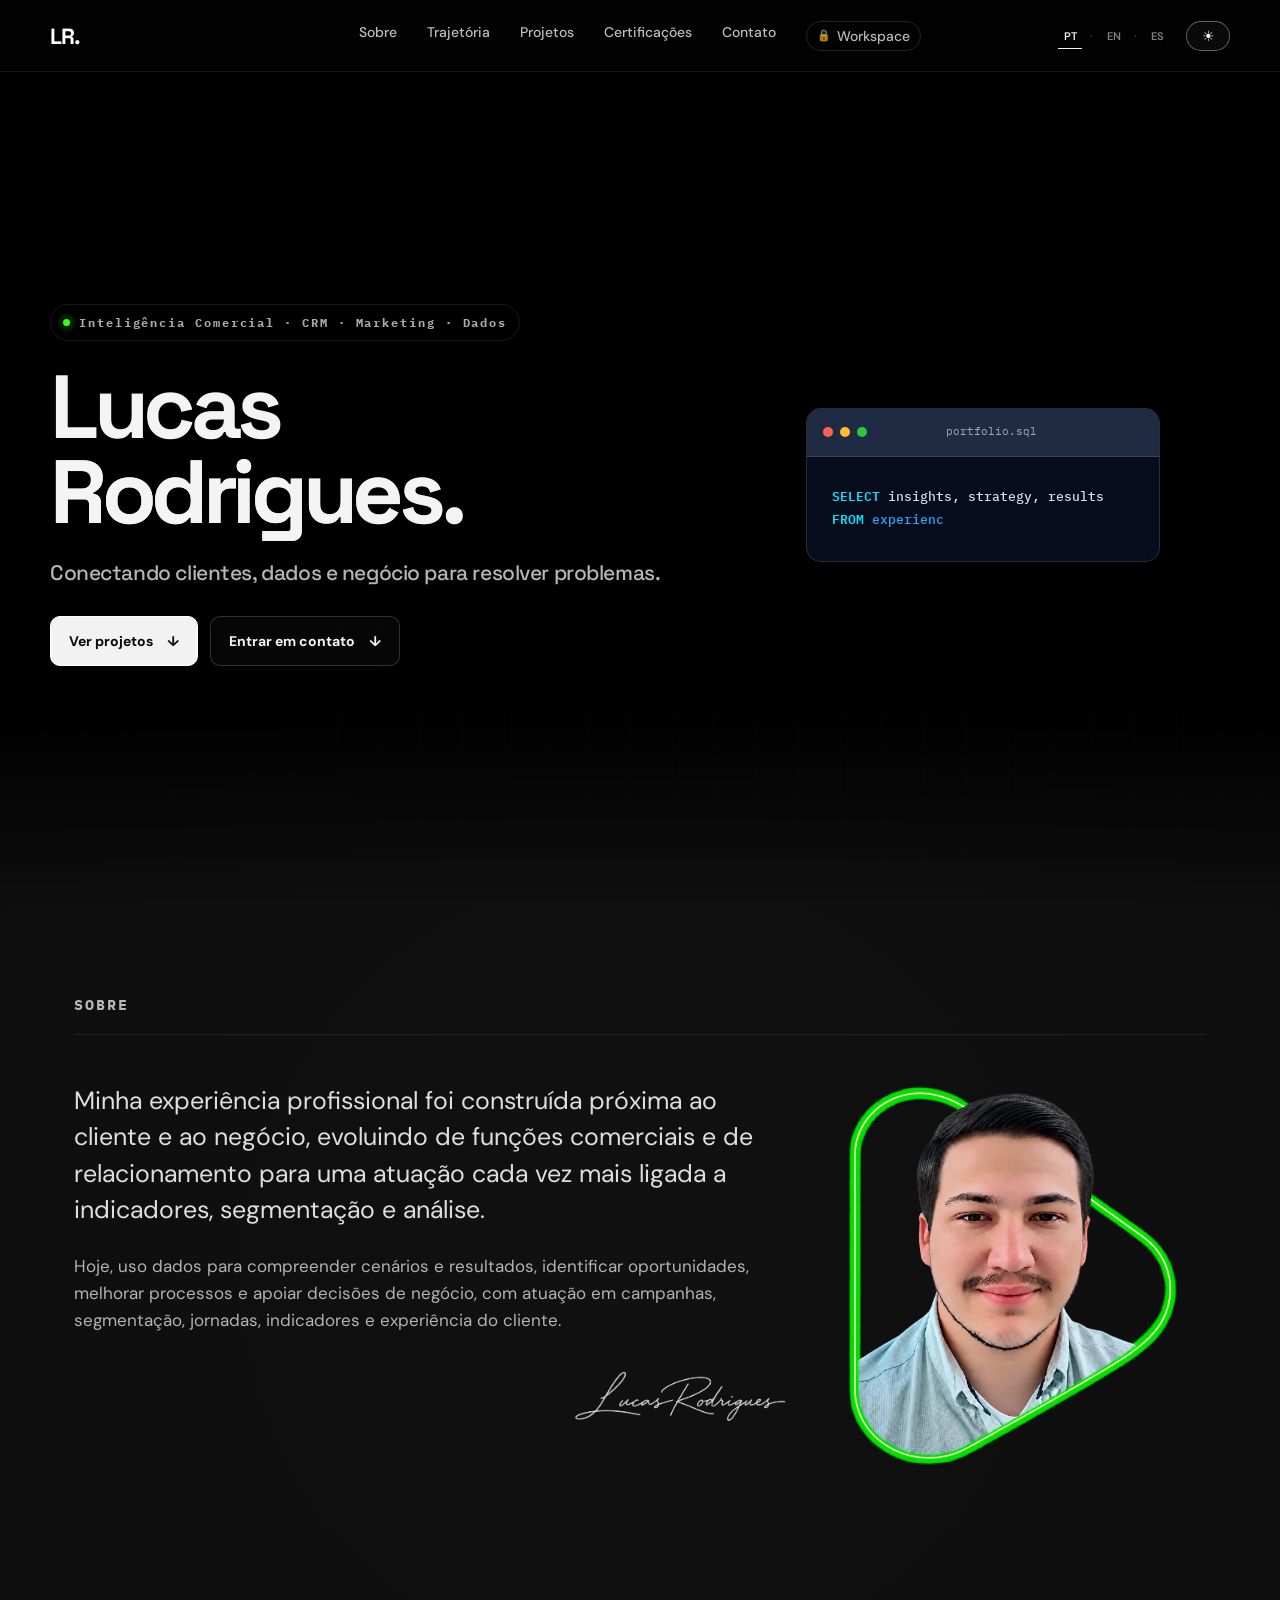
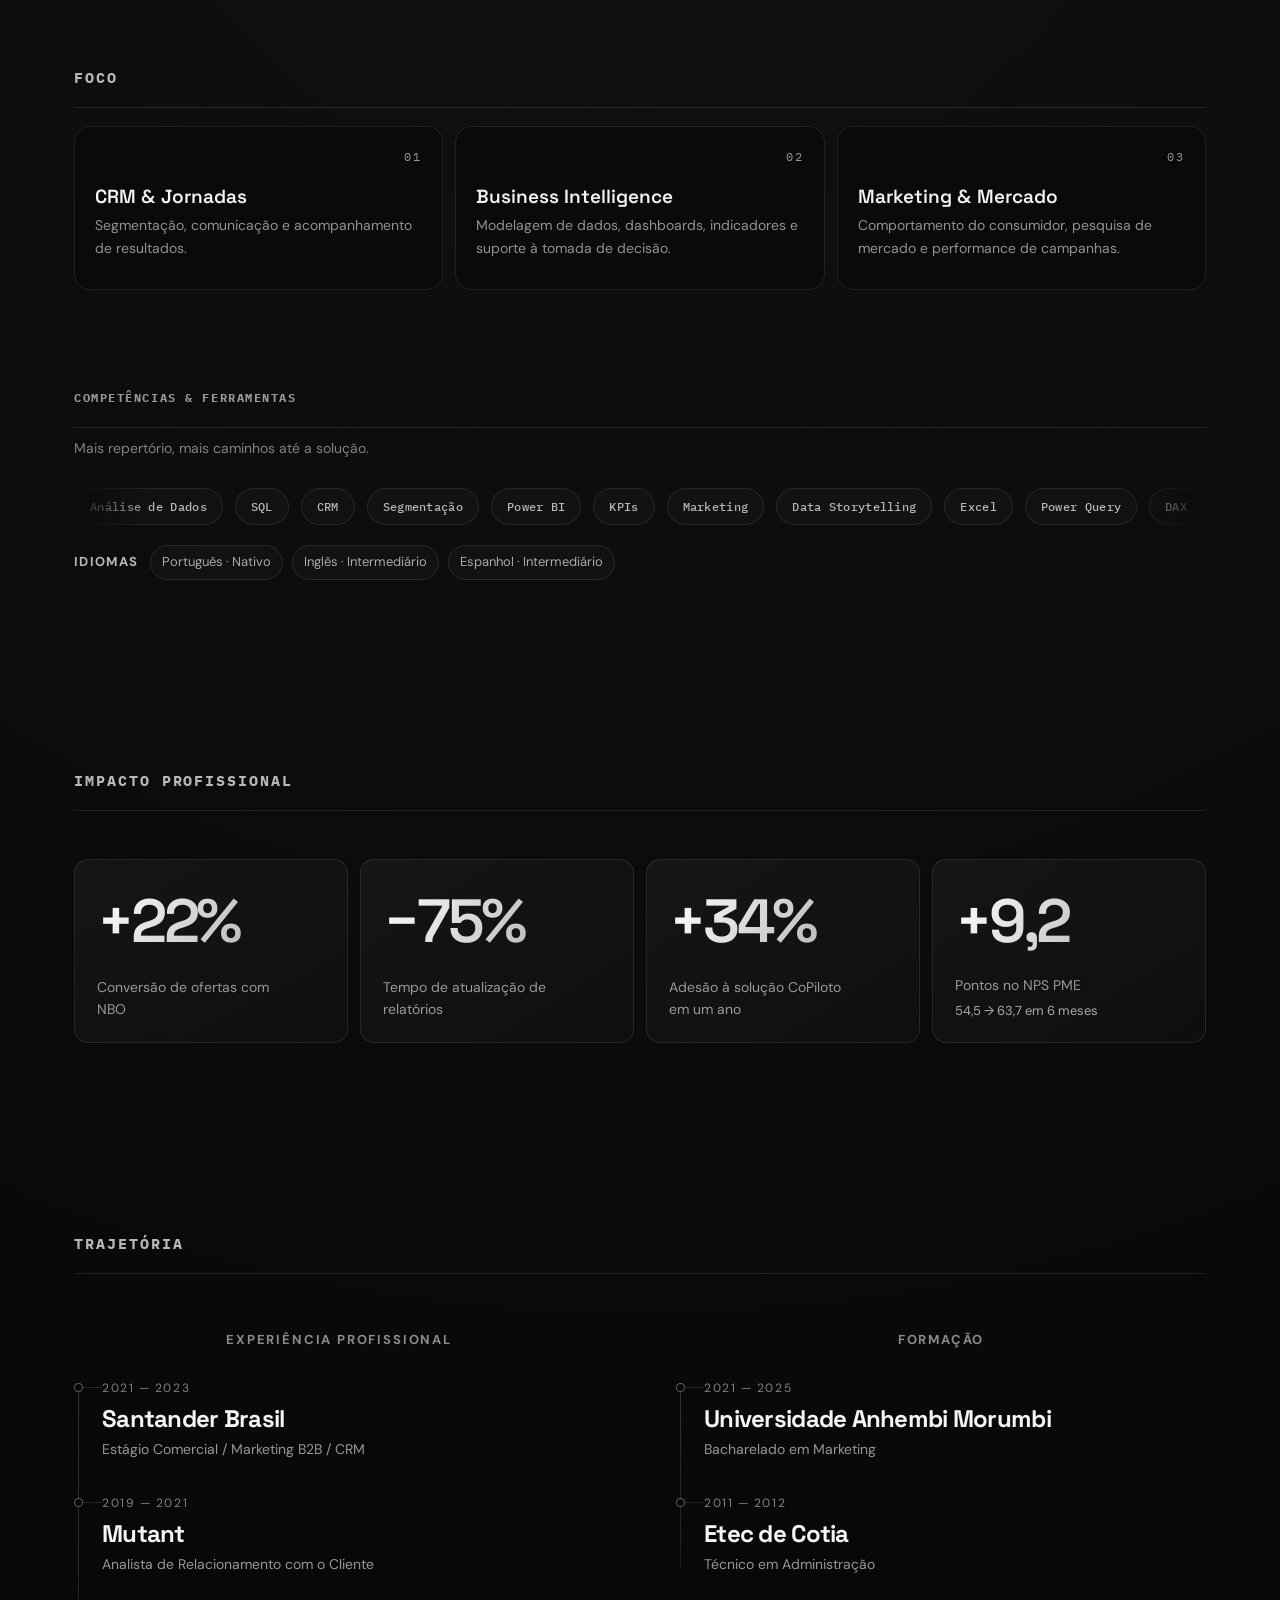
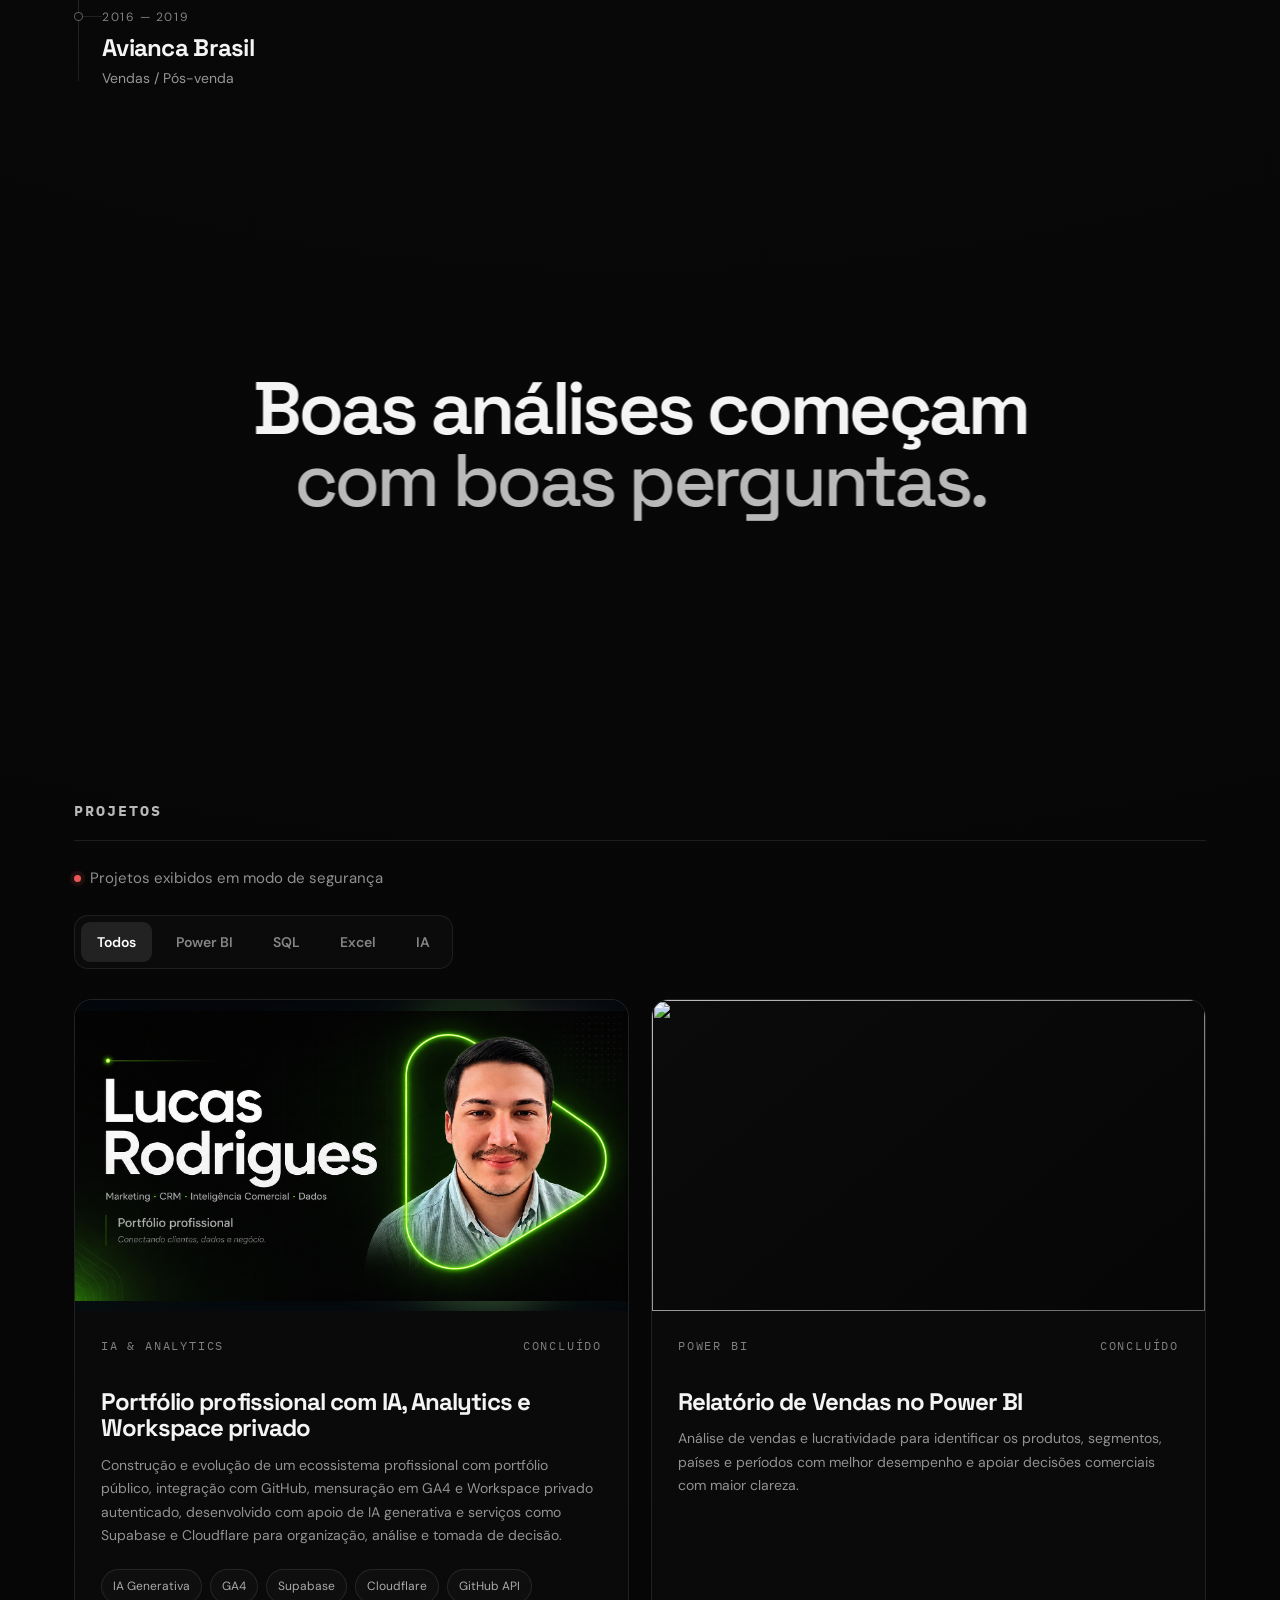
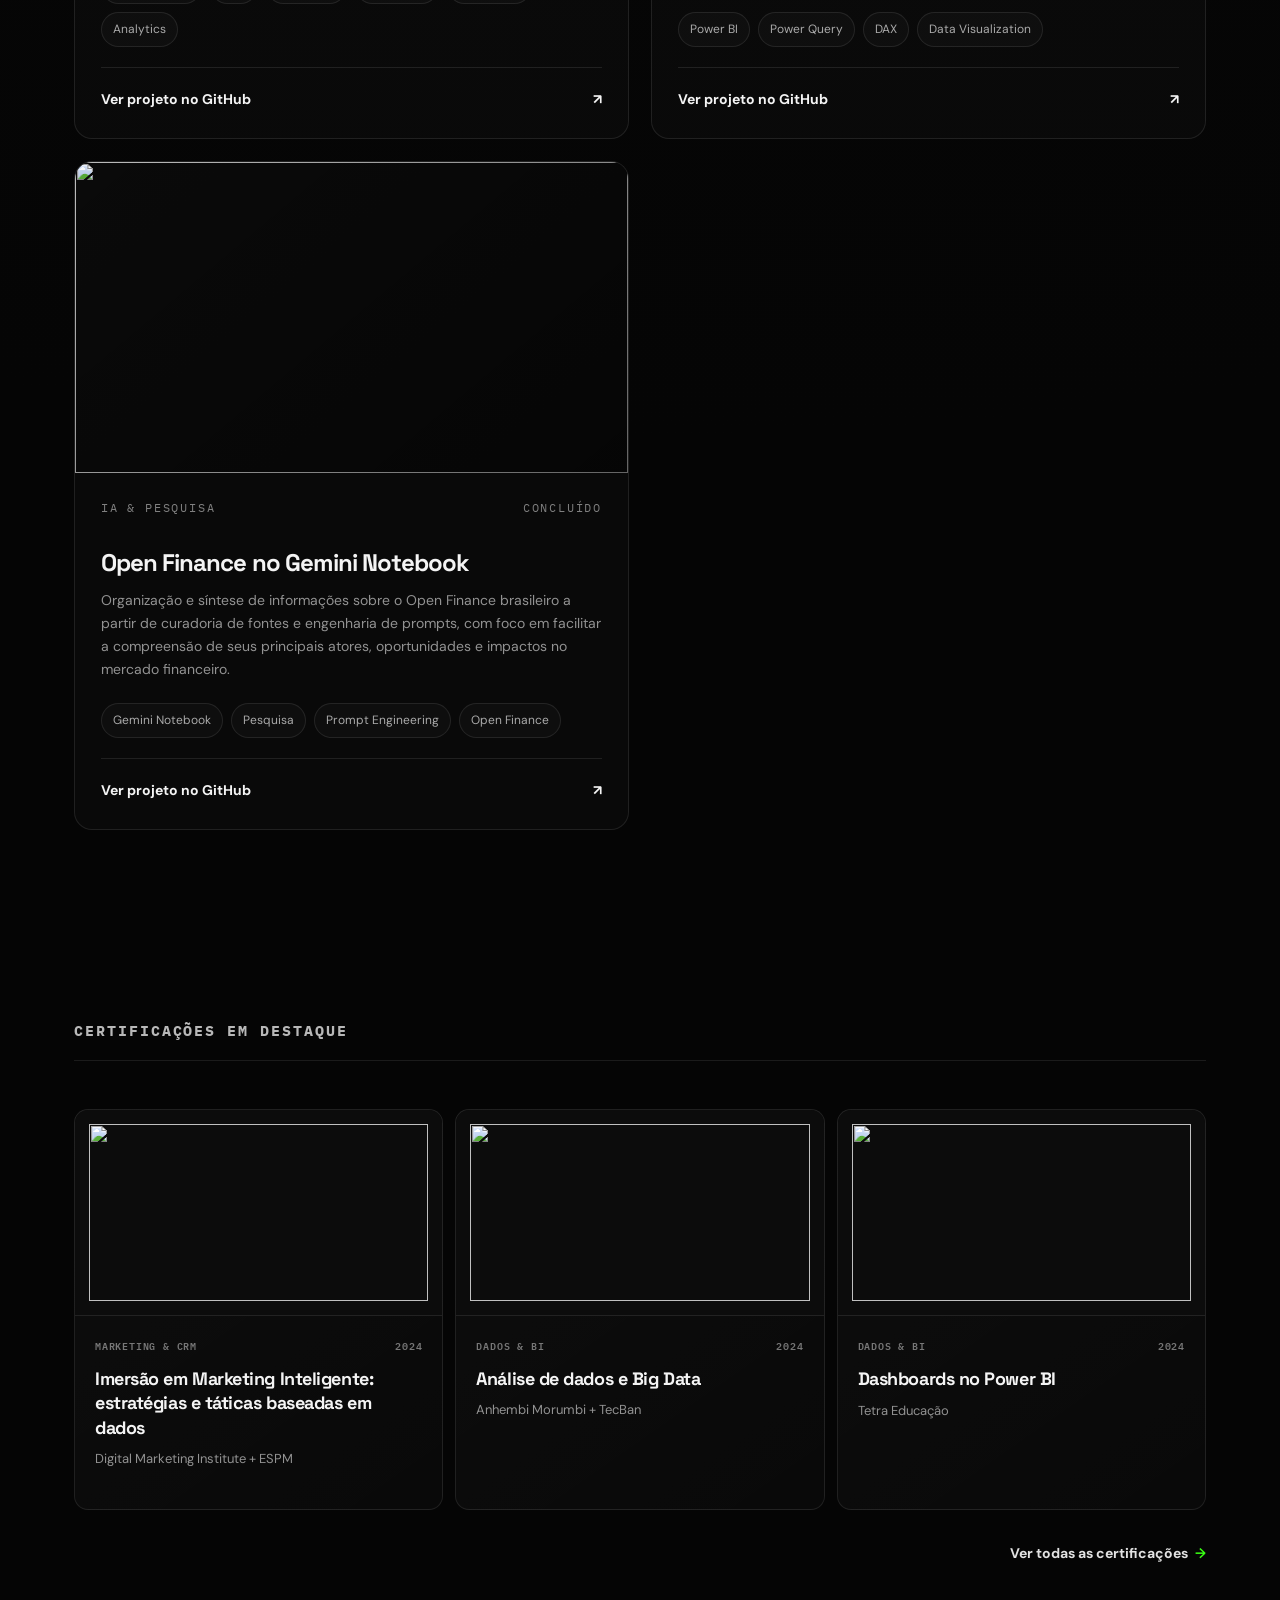
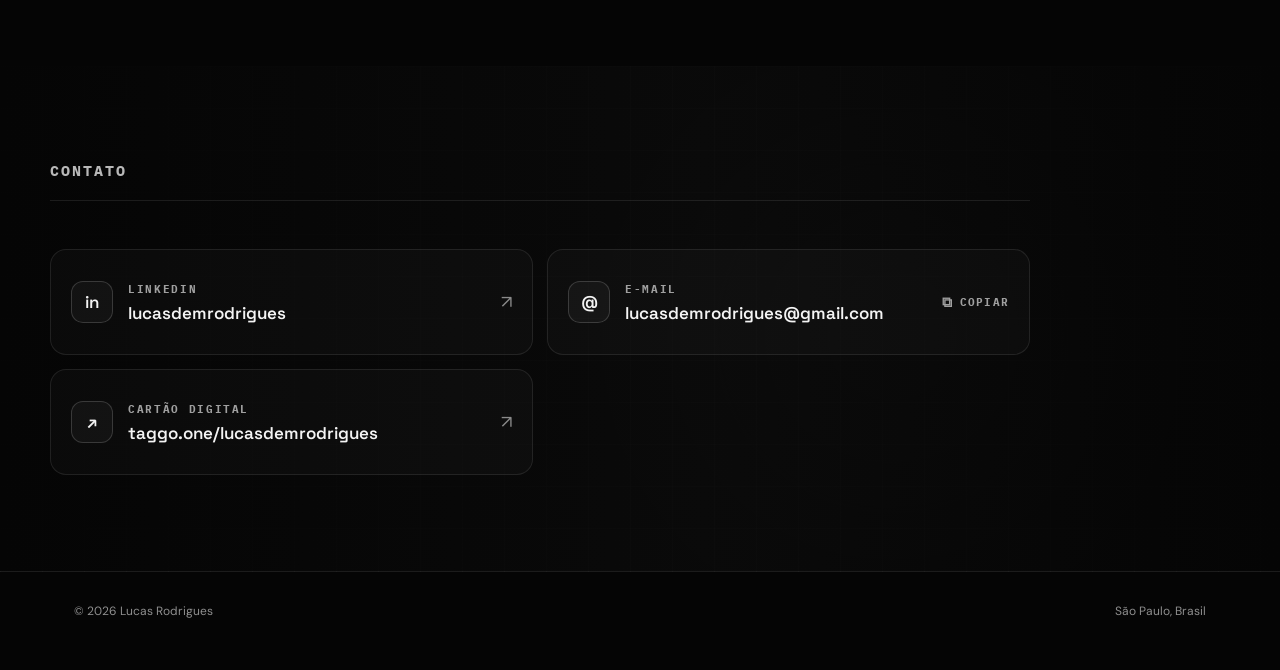
==== commit 0cc444cb: "Place email beside LinkedIn and digital card below" ====
--- a/index.html
+++ b/index.html
@@ -58,7 +58,7 @@
 
 <dialog class="home-cert-modal" id="home-cert-modal" aria-labelledby="home-cert-modal-title"><div class="home-cert-modal-head"><div><span id="home-cert-modal-meta"></span><h2 id="home-cert-modal-title"></h2></div><div class="home-cert-modal-actions"><a id="home-cert-modal-original" class="home-cert-modal-original" href="#" target="_blank" rel="noreferrer">Abrir original <b>↗</b></a><button type="button" class="home-cert-modal-close" aria-label="Fechar certificado">×</button></div></div><img id="home-cert-modal-image" alt="" /></dialog>
 
-<section class="contact section grid-bg-soft" id="contato"><div class="contact-orb"></div><div class="contact-inner reveal"><h2 class="section-kicker">CONTATO</h2><div class="contact-links-grid"><a class="contact-card spotlight-card" href="https://www.linkedin.com/in/lucasdemrodrigues/" target="_blank" rel="noreferrer" aria-label="Abrir perfil de Lucas Rodrigues no LinkedIn, abre em nova aba"><span class="contact-card-icon">in</span><span class="contact-card-copy"><span class="contact-card-label">LINKEDIN</span><span class="contact-card-value">lucasdemrodrigues</span></span><span class="contact-card-arrow">↗</span></a><a class="contact-card spotlight-card" href="https://taggo.one/lucasdemrodrigues" target="_blank" rel="noopener noreferrer" aria-label="Abrir cartão digital de Lucas Rodrigues, abre em nova aba"><span class="contact-card-icon" aria-hidden="true">↗</span><span class="contact-card-copy"><span class="contact-card-label">CARTÃO DIGITAL</span><span class="contact-card-value">taggo.one/lucasdemrodrigues</span></span><span class="contact-card-arrow" aria-hidden="true">↗</span></a><button class="contact-card spotlight-card email-card" type="button" data-copy-email="lucasdemrodrigues@gmail.com" aria-label="Copiar e-mail lucasdemrodrigues@gmail.com"><span class="contact-card-icon">@</span><span class="contact-card-copy"><span class="contact-card-label">E-MAIL</span><span class="contact-card-value">lucasdemrodrigues@gmail.com</span></span><span class="copy-email" data-email="lucasdemrodrigues@gmail.com" aria-hidden="true"><span class="copy-icon">⧉</span><span class="copy-label">Copiar</span></span><span class="sr-only copy-status" aria-live="polite"></span></button></div></div></section>
+<section class="contact section grid-bg-soft" id="contato"><div class="contact-orb"></div><div class="contact-inner reveal"><h2 class="section-kicker">CONTATO</h2><div class="contact-links-grid"><a class="contact-card spotlight-card" href="https://www.linkedin.com/in/lucasdemrodrigues/" target="_blank" rel="noreferrer" aria-label="Abrir perfil de Lucas Rodrigues no LinkedIn, abre em nova aba"><span class="contact-card-icon">in</span><span class="contact-card-copy"><span class="contact-card-label">LINKEDIN</span><span class="contact-card-value">lucasdemrodrigues</span></span><span class="contact-card-arrow">↗</span></a><button class="contact-card spotlight-card email-card" type="button" data-copy-email="lucasdemrodrigues@gmail.com" aria-label="Copiar e-mail lucasdemrodrigues@gmail.com"><span class="contact-card-icon">@</span><span class="contact-card-copy"><span class="contact-card-label">E-MAIL</span><span class="contact-card-value">lucasdemrodrigues@gmail.com</span></span><span class="copy-email" data-email="lucasdemrodrigues@gmail.com" aria-hidden="true"><span class="copy-icon">⧉</span><span class="copy-label">Copiar</span></span><span class="sr-only copy-status" aria-live="polite"></span></button><a class="contact-card spotlight-card" href="https://taggo.one/lucasdemrodrigues" target="_blank" rel="noopener noreferrer" aria-label="Abrir cartão digital de Lucas Rodrigues, abre em nova aba"><span class="contact-card-icon" aria-hidden="true">↗</span><span class="contact-card-copy"><span class="contact-card-label">CARTÃO DIGITAL</span><span class="contact-card-value">taggo.one/lucasdemrodrigues</span></span><span class="contact-card-arrow" aria-hidden="true">↗</span></a></div></div></section>
 </main>
 
 <footer><span>© <span id="year"></span> Lucas Rodrigues</span><span>São Paulo, Brasil</span></footer>
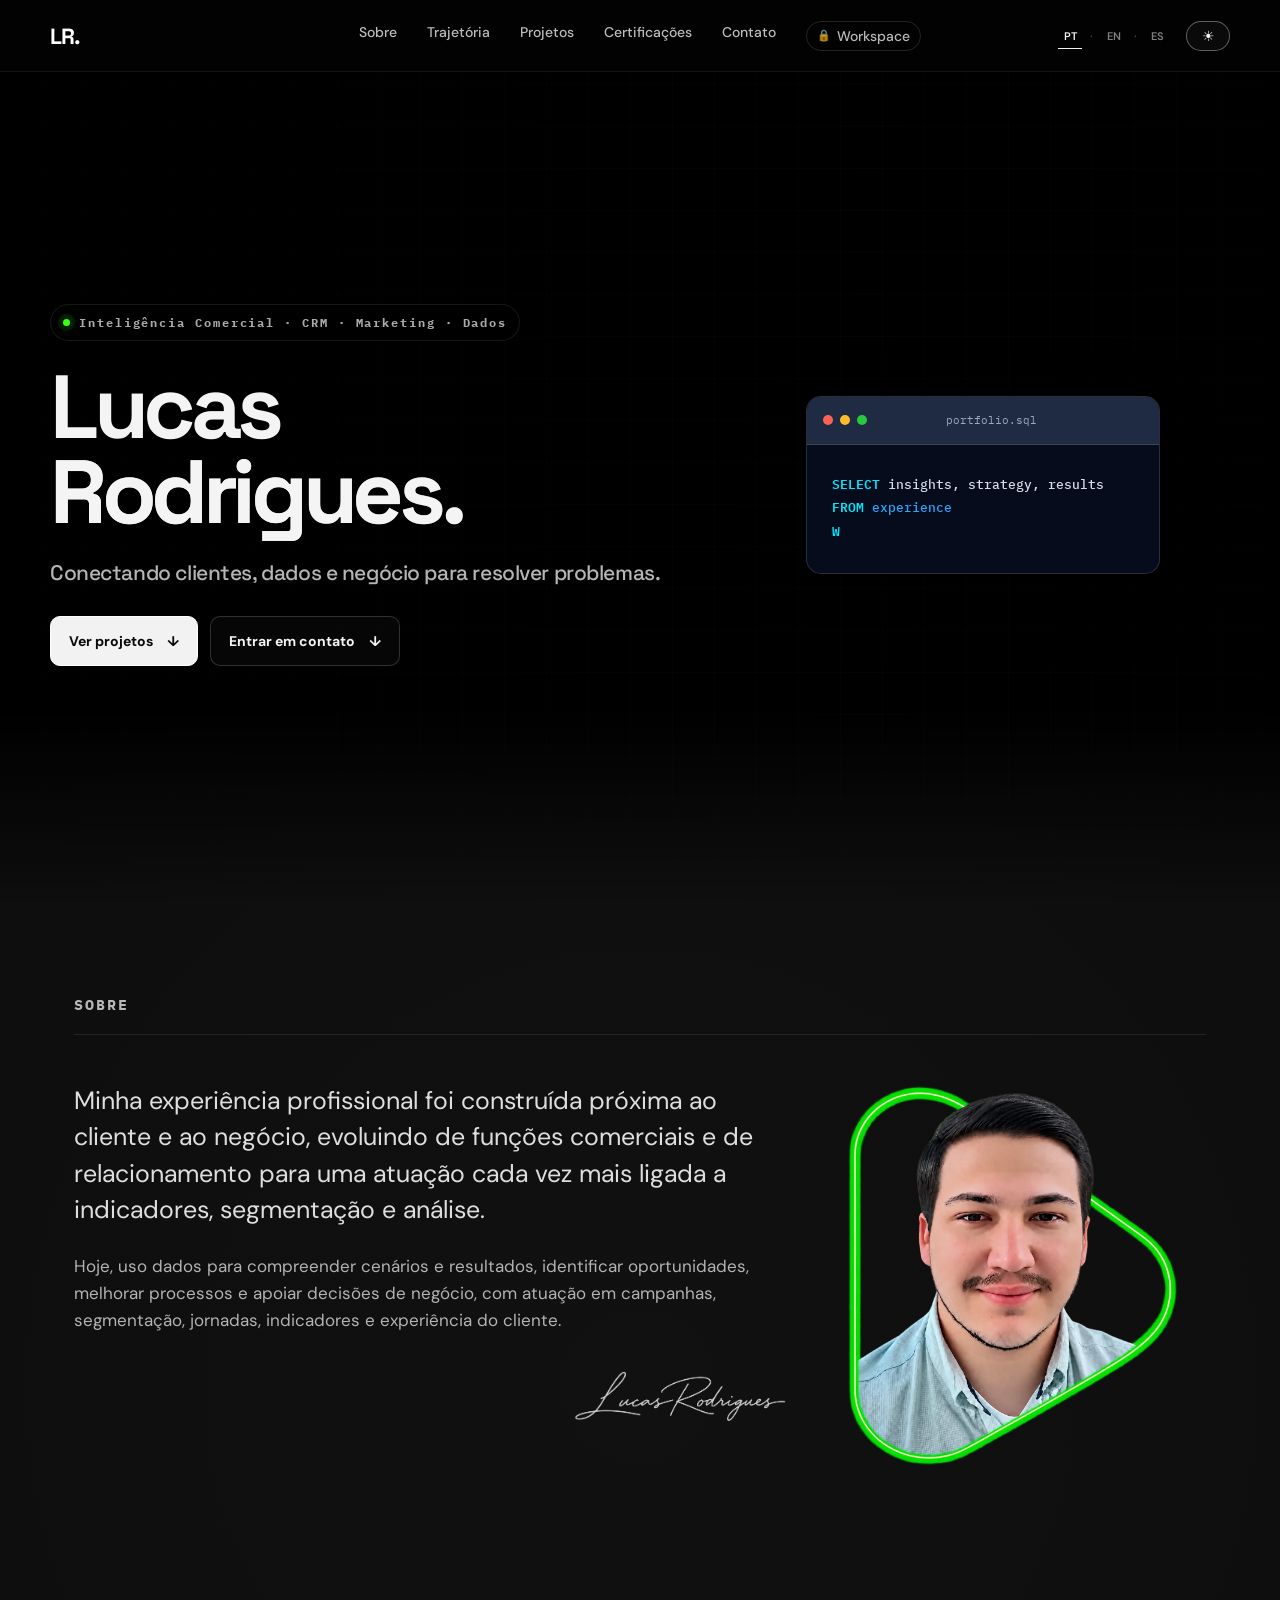
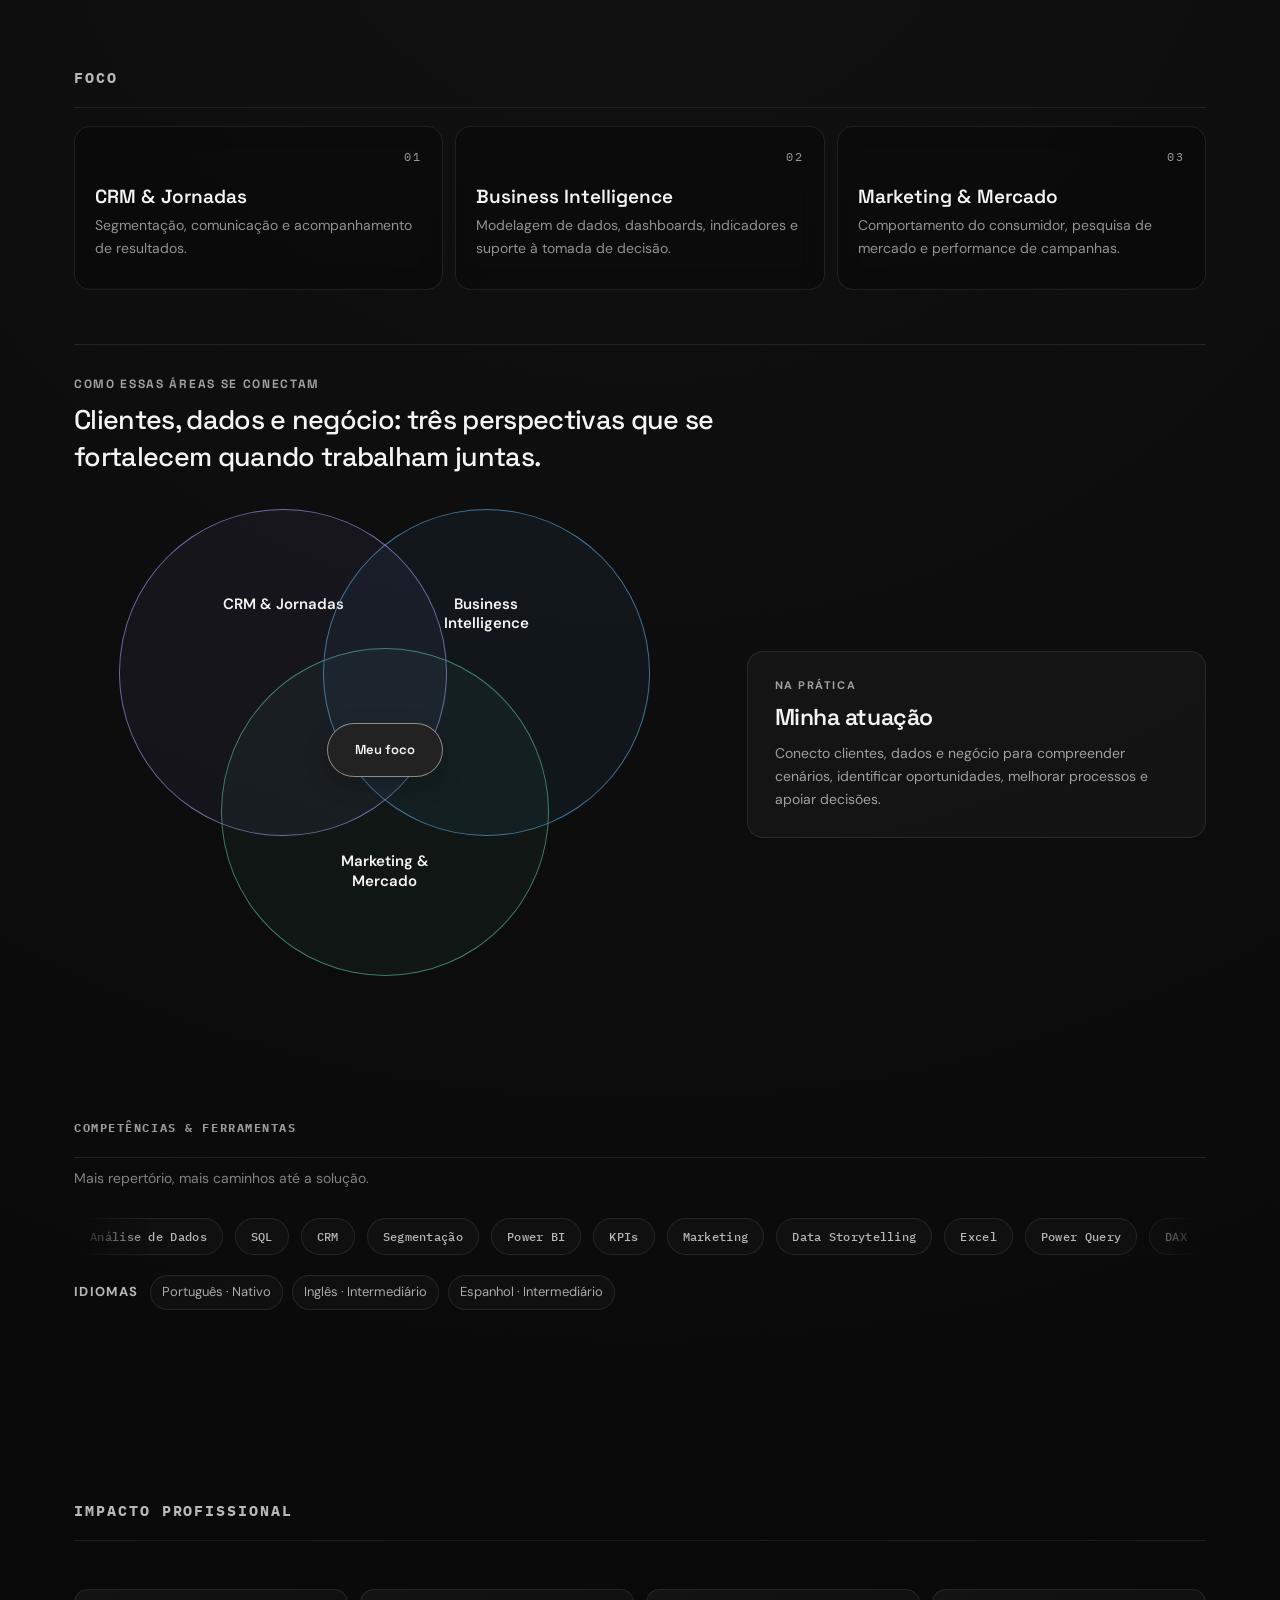
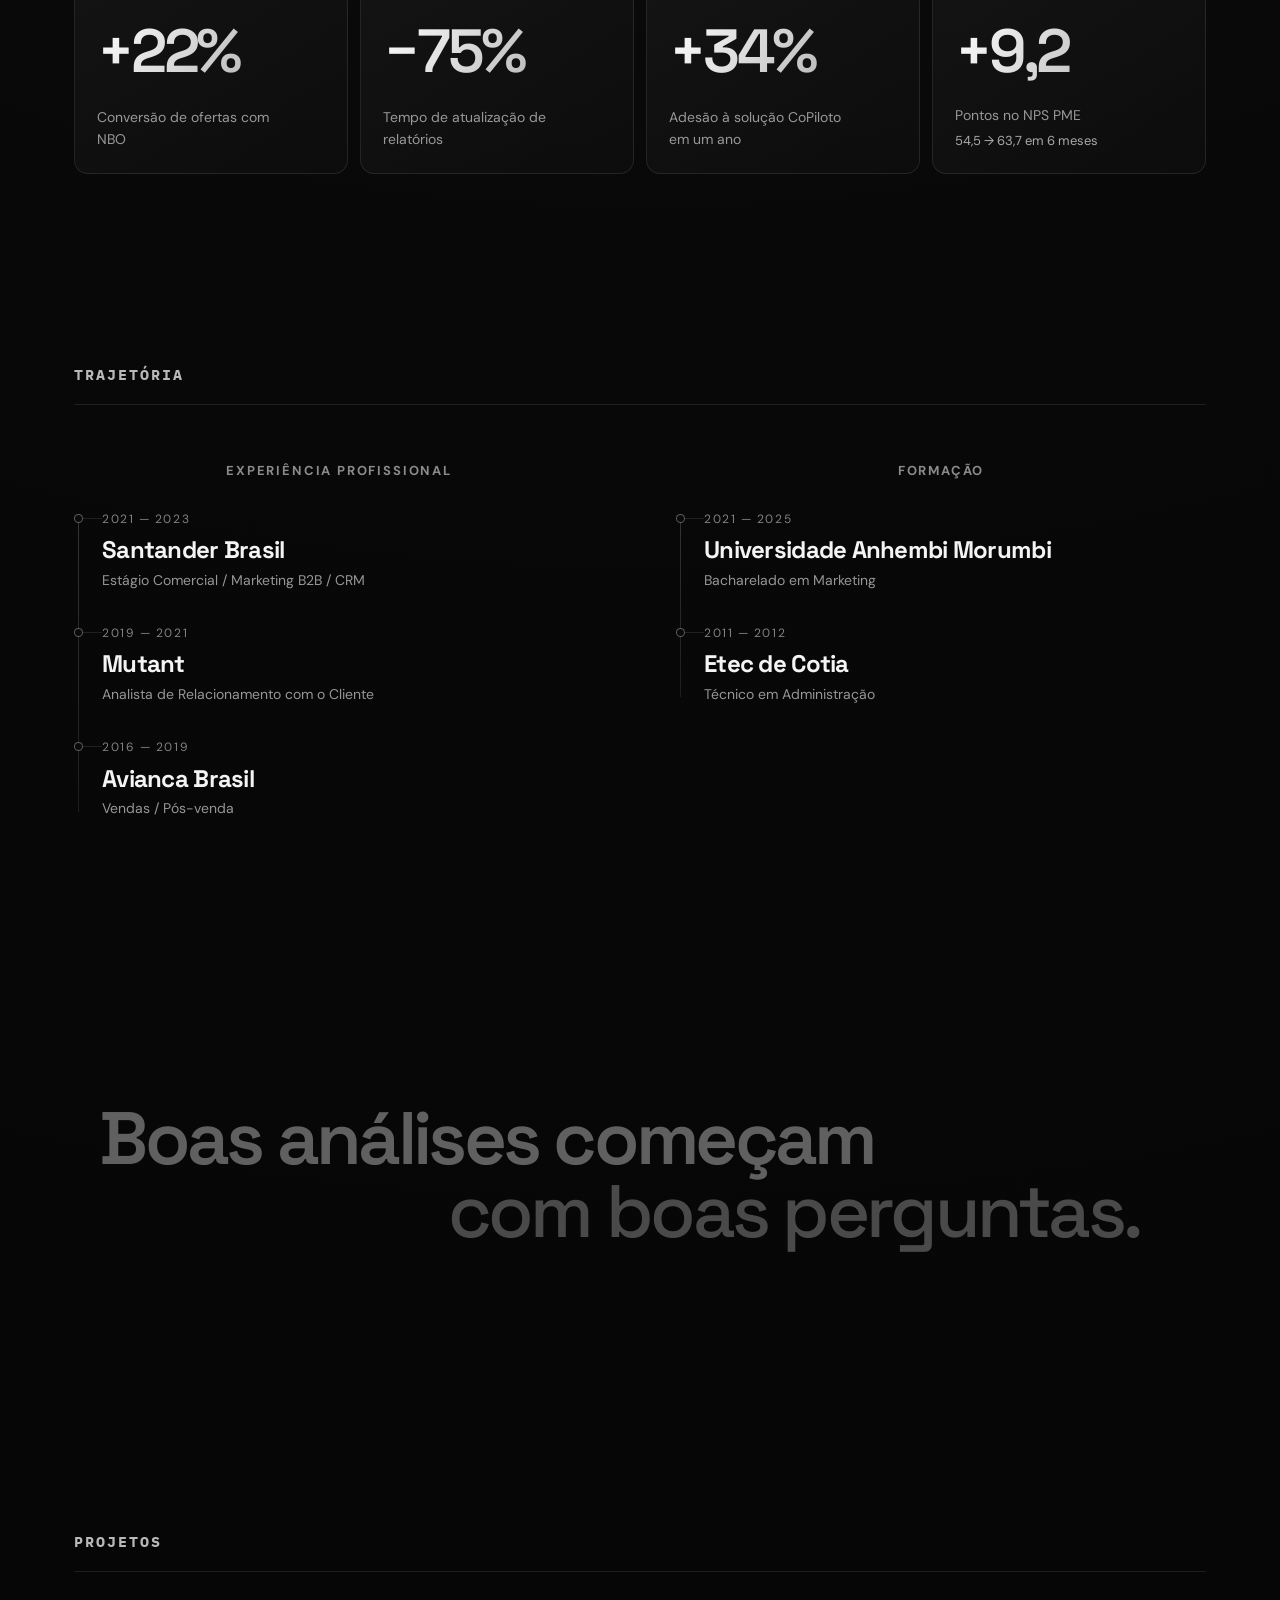
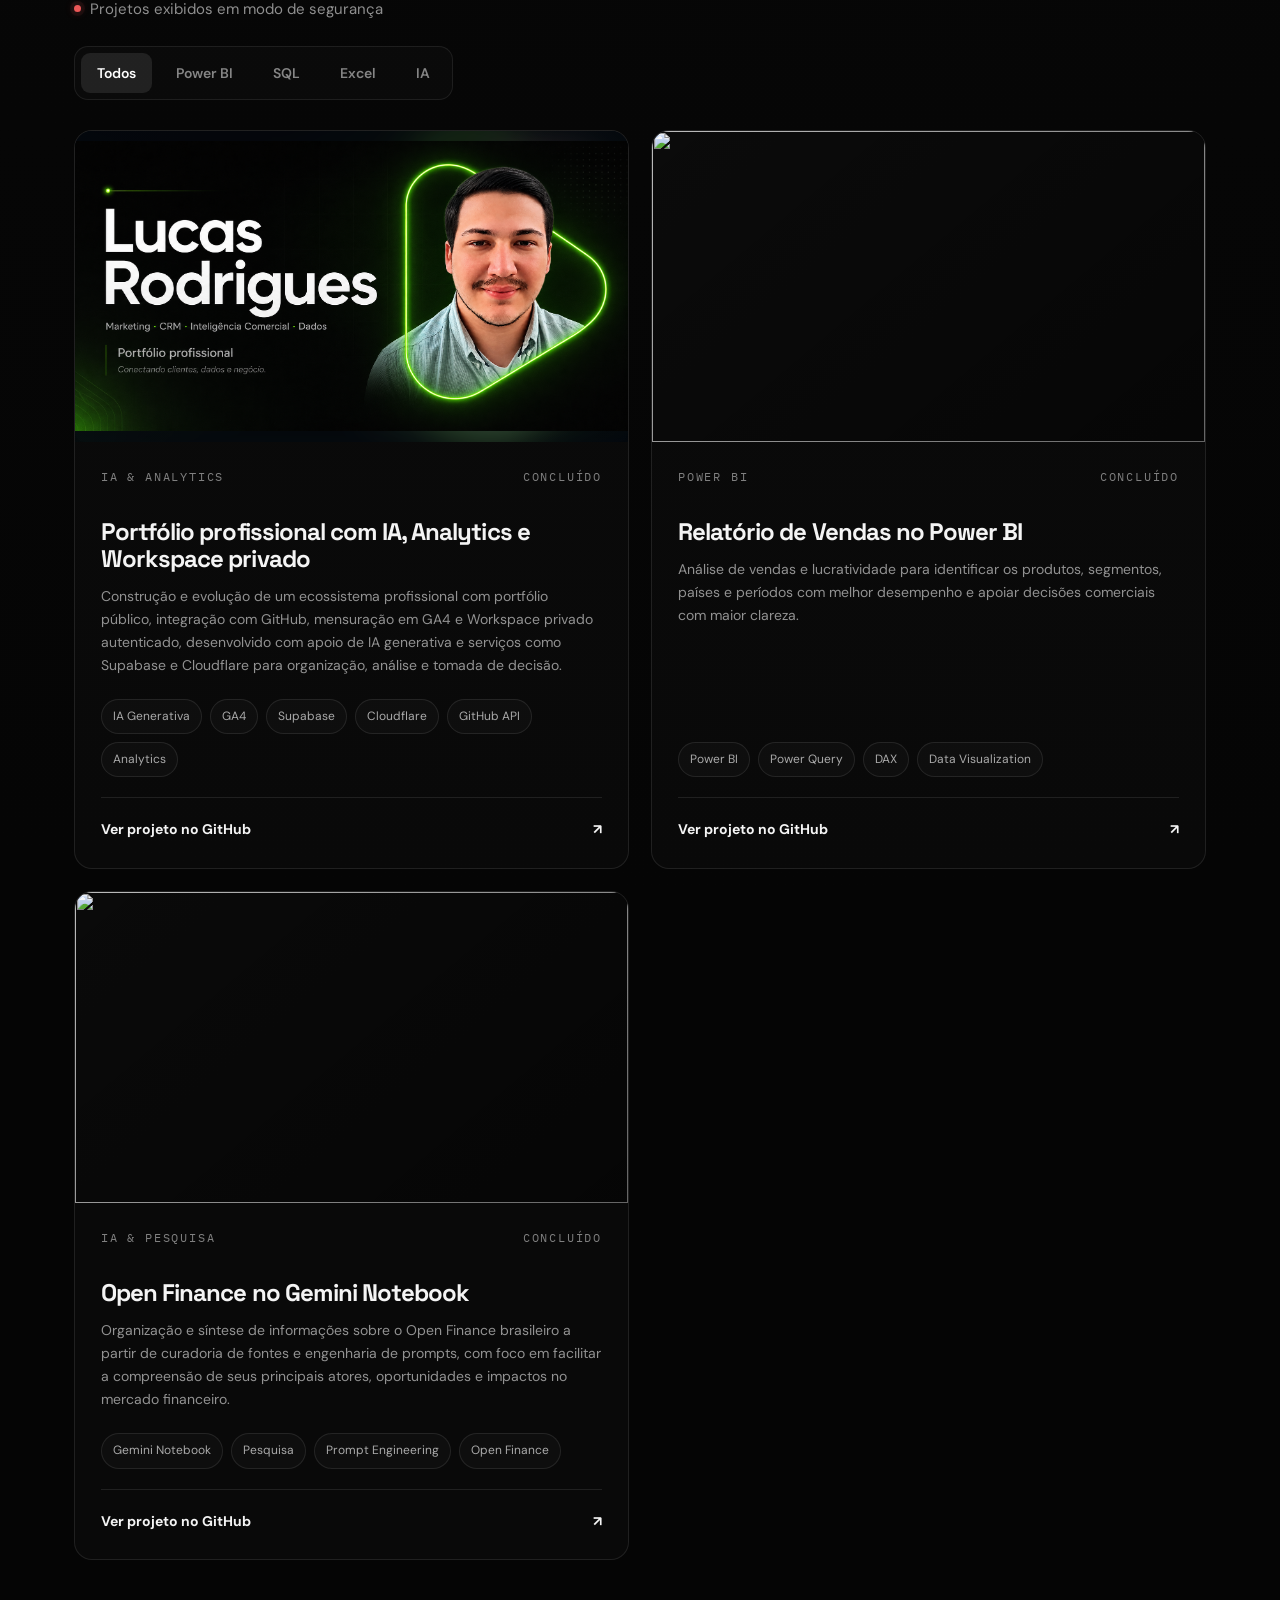
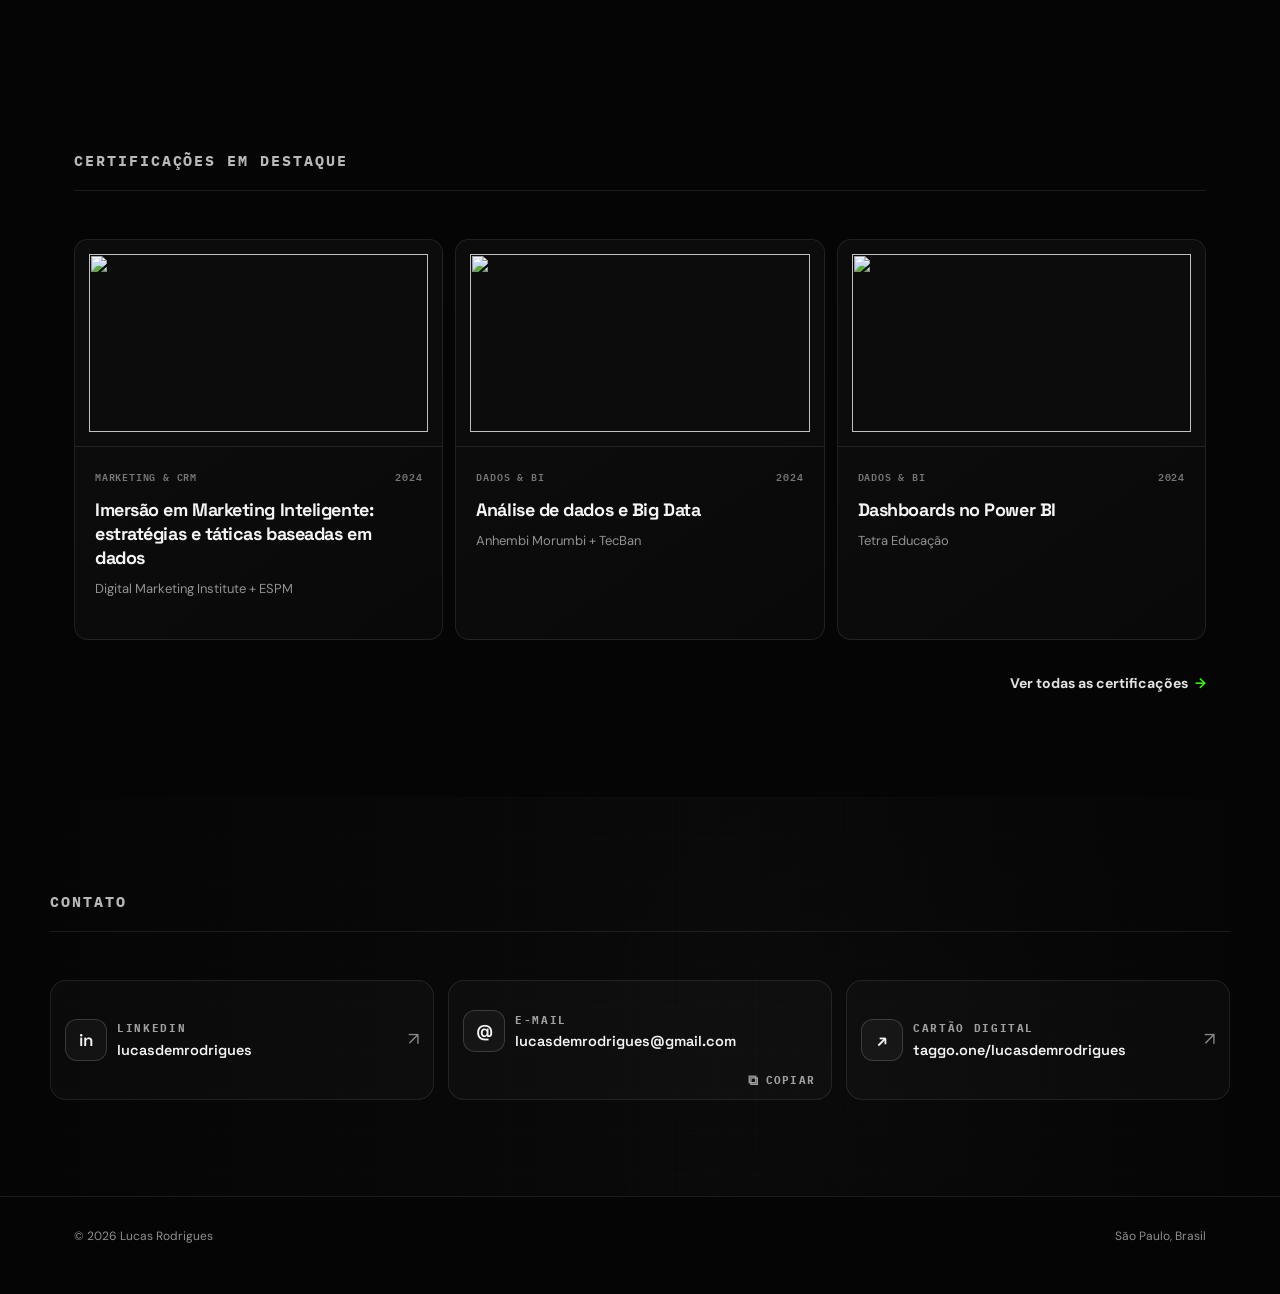
==== commit f46ddb72: "Show interactive focus Venn below existing three cards" ====
--- a/index.html
+++ b/index.html
@@ -26,6 +26,7 @@
   <link rel="preconnect" href="https://fonts.gstatic.com" crossorigin>
   <link href="https://fonts.googleapis.com/css2?family=DM+Sans:wght@400;500;600;700&family=IBM+Plex+Mono:wght@500;600&family=Space+Grotesk:wght@500;600;700&display=swap" rel="stylesheet">
   <link rel="stylesheet" href="styles.css" />
+  <link rel="stylesheet" href="focus-venn.css" />
   <link rel="stylesheet" href="theme.css" />
   <link rel="stylesheet" href="components.css" />
   <link rel="stylesheet" href="cursor.css">
@@ -46,7 +47,7 @@
 
 <section class="about section" id="sobre"><div class="section-head reveal"><div><h2 class="section-kicker">SOBRE</h2></div></div><div class="about-grid"><div class="about-copy reveal"><p class="lead">Minha experiência profissional foi construída próxima ao cliente e ao negócio, evoluindo de funções comerciais e de relacionamento para uma atuação cada vez mais ligada a indicadores, segmentação e análise.</p><p>Hoje, uso dados para compreender cenários e resultados, identificar oportunidades, melhorar processos e apoiar decisões de negócio, com atuação em campanhas, segmentação, jornadas, indicadores e experiência do cliente.</p><img class="about-signature" src="assets/lucas-rodrigues-signature.png" alt="" aria-hidden="true" loading="lazy" /></div><figure class="about-photo reveal delay-1"><img src="assets/lucas-rodrigues.webp" alt="Lucas Rodrigues" loading="lazy" /></figure></div></section>
 
-<section class="impact section" id="impacto"><div class="focus-strip"><h2 class="section-kicker focus-strip-label reveal">FOCO</h2><div class="focus-grid"><div class="signal-card spotlight-card reveal"><div class="signal-top"><span>01</span></div><strong>CRM <span class="plain-amp">&amp;</span> Jornadas</strong><p>Segmentação, comunicação e acompanhamento de resultados.</p></div><div class="signal-card spotlight-card reveal delay-1"><div class="signal-top"><span>02</span></div><strong>Business Intelligence</strong><p>Modelagem de dados, dashboards, indicadores e suporte à tomada de decisão.</p></div><div class="signal-card spotlight-card reveal delay-2"><div class="signal-top"><span>03</span></div><strong>Marketing <span class="plain-amp">&amp;</span> Mercado</strong><p>Comportamento do consumidor, pesquisa de mercado e performance de campanhas.</p></div></div></div><div class="toolbox skills-marquee-box impact-tools reveal delay-1"><h2 class="tool-label">COMPETÊNCIAS & FERRAMENTAS</h2><p class="tools-note">Mais repertório, mais caminhos até a solução.</p><div class="skills-marquee"><div class="skills-track"><div class="skills-group"><span>Análise de Dados</span><span>SQL</span><span>CRM</span><span>Segmentação</span><span>Power BI</span><span>KPIs</span><span>Marketing</span><span>Data Storytelling</span><span>Excel</span><span>Power Query</span><span>DAX</span><span>GitHub</span></div><div class="skills-group" aria-hidden="true"><span>Análise de Dados</span><span>SQL</span><span>CRM</span><span>Segmentação</span><span>Power BI</span><span>KPIs</span><span>Marketing</span><span>Data Storytelling</span><span>Excel</span><span>Power Query</span><span>DAX</span><span>GitHub</span></div></div></div><div class="languages-inline"><strong>Idiomas</strong><span>Português · Nativo</span><span>Inglês · Intermediário</span><span>Espanhol · Intermediário</span></div></div><h2 class="section-kicker reveal">IMPACTO PROFISSIONAL</h2><div class="metrics-grid"><article class="metric reveal spotlight-card"><span class="metric-num">+22%</span><p>Conversão de ofertas com NBO</p></article><article class="metric reveal delay-1 spotlight-card"><span class="metric-num">−75%</span><p>Tempo de atualização de relatórios</p></article><article class="metric reveal delay-2 spotlight-card"><span class="metric-num">+34%</span><p>Adesão à solução CoPiloto em um ano</p></article><article class="metric metric-nps reveal delay-3 spotlight-card"><span class="metric-num">+9,2</span><div class="metric-copy"><p>Pontos no NPS PME</p><span class="metric-context">54,5 → 63,7 em 6 meses</span></div></article></div></section>
+<section class="impact section" id="impacto"><div class="focus-strip"><h2 class="section-kicker focus-strip-label reveal">FOCO</h2><div class="focus-grid"><div class="signal-card spotlight-card reveal"><div class="signal-top"><span>01</span></div><strong>CRM <span class="plain-amp">&amp;</span> Jornadas</strong><p>Segmentação, comunicação e acompanhamento de resultados.</p></div><div class="signal-card spotlight-card reveal delay-1"><div class="signal-top"><span>02</span></div><strong>Business Intelligence</strong><p>Modelagem de dados, dashboards, indicadores e suporte à tomada de decisão.</p></div><div class="signal-card spotlight-card reveal delay-2"><div class="signal-top"><span>03</span></div><strong>Marketing <span class="plain-amp">&amp;</span> Mercado</strong><p>Comportamento do consumidor, pesquisa de mercado e performance de campanhas.</p></div></div><div class="focus-connection"><h3 class="focus-connection-heading">COMO ESSAS ÁREAS SE CONECTAM</h3><p class="focus-connection-intro">Clientes, dados e negócio: três perspectivas que se fortalecem quando trabalham juntas.</p><div class="focus-connection-layout"><div class="focus-venn-diagram" role="group" aria-label="Interseção entre as três áreas de atuação"><button type="button" class="focus-venn-circle" data-area="crm" aria-pressed="false"><span>CRM &amp; Jornadas</span></button><button type="button" class="focus-venn-circle" data-area="bi" aria-pressed="false"><span>Business Intelligence</span></button><button type="button" class="focus-venn-circle" data-area="market" aria-pressed="false"><span>Marketing &amp; Mercado</span></button><button type="button" class="focus-venn-center is-active" data-area="center" aria-pressed="true"><span>Meu foco</span></button></div><div class="focus-venn-detail" aria-live="polite" aria-atomic="true"><span class="focus-venn-detail-kicker">NA PRÁTICA</span><h3 class="focus-venn-detail-title">Minha atuação</h3><p class="focus-venn-detail-text">Conecto clientes, dados e negócio para compreender cenários, identificar oportunidades, melhorar processos e apoiar decisões.</p></div></div></div></div><div class="toolbox skills-marquee-box impact-tools reveal delay-1"><h2 class="tool-label">COMPETÊNCIAS & FERRAMENTAS</h2><p class="tools-note">Mais repertório, mais caminhos até a solução.</p><div class="skills-marquee"><div class="skills-track"><div class="skills-group"><span>Análise de Dados</span><span>SQL</span><span>CRM</span><span>Segmentação</span><span>Power BI</span><span>KPIs</span><span>Marketing</span><span>Data Storytelling</span><span>Excel</span><span>Power Query</span><span>DAX</span><span>GitHub</span></div><div class="skills-group" aria-hidden="true"><span>Análise de Dados</span><span>SQL</span><span>CRM</span><span>Segmentação</span><span>Power BI</span><span>KPIs</span><span>Marketing</span><span>Data Storytelling</span><span>Excel</span><span>Power Query</span><span>DAX</span><span>GitHub</span></div></div></div><div class="languages-inline"><strong>Idiomas</strong><span>Português · Nativo</span><span>Inglês · Intermediário</span><span>Espanhol · Intermediário</span></div></div><h2 class="section-kicker reveal">IMPACTO PROFISSIONAL</h2><div class="metrics-grid"><article class="metric reveal spotlight-card"><span class="metric-num">+22%</span><p>Conversão de ofertas com NBO</p></article><article class="metric reveal delay-1 spotlight-card"><span class="metric-num">−75%</span><p>Tempo de atualização de relatórios</p></article><article class="metric reveal delay-2 spotlight-card"><span class="metric-num">+34%</span><p>Adesão à solução CoPiloto em um ano</p></article><article class="metric metric-nps reveal delay-3 spotlight-card"><span class="metric-num">+9,2</span><div class="metric-copy"><p>Pontos no NPS PME</p><span class="metric-context">54,5 → 63,7 em 6 meses</span></div></article></div></section>
 
 <section class="experience section" id="trajetoria"><div class="section-head reveal"><div><h2 class="section-kicker">TRAJETÓRIA</h2></div></div><div class="career-map reveal"><div class="career-columns"><div class="career-column"><span class="career-column-title">EXPERIÊNCIA PROFISSIONAL</span><div class="career-list"><article class="career-entry"><i class="career-node" aria-hidden="true"></i><span class="career-period">2021 — 2023</span><h3>Santander Brasil</h3><span class="career-role">Estágio Comercial / Marketing B2B / CRM</span></article><article class="career-entry"><i class="career-node" aria-hidden="true"></i><span class="career-period">2019 — 2021</span><h3>Mutant</h3><span class="career-role">Analista de Relacionamento com o Cliente</span></article><article class="career-entry"><i class="career-node" aria-hidden="true"></i><span class="career-period">2016 — 2019</span><h3>Avianca Brasil</h3><span class="career-role">Vendas / Pós-venda</span></article></div></div><div class="career-column"><span class="career-column-title">FORMAÇÃO</span><div class="career-list"><article class="career-entry"><i class="career-node" aria-hidden="true"></i><span class="career-period">2021 — 2025</span><h3>Universidade Anhembi Morumbi</h3><span class="career-role">Bacharelado em Marketing</span></article><article class="career-entry"><i class="career-node" aria-hidden="true"></i><span class="career-period">2011 — 2012</span><h3>Etec de Cotia</h3><span class="career-role">Técnico em Administração</span></article></div></div></div></div></section>
 
@@ -71,5 +72,6 @@
 <script src="hero-flow.js"></script>
 <script src="project-gallery.js"></script>
 <script src="i18n.js"></script>
+<script src="focus-venn.js"></script>
 </body>
 </html>
--- a/styles.css
+++ b/styles.css
@@ -190,3 +190,15 @@
 .tools-note{margin:0 0 24px;color:#828282;font-size:14px;line-height:1.55;font-weight:400}
 body.light-mode .tools-note{color:#666}
 @media(max-width:620px){.impact-tools .tool-label{margin-bottom:9px}.tools-note{margin-bottom:20px;font-size:13px}}
+
+/* Contatos: três cartões equilibrados no desktop, sem truncar os endereços. */
+@media(min-width:1080px){
+  .contact-inner{max-width:1180px}
+  .contact-links-grid{grid-template-columns:repeat(3,minmax(0,1fr))}
+  .contact-card{gap:10px;padding:18px 14px;min-width:0;min-height:120px}
+  .contact-card-value{font-size:clamp(12px,1.13vw,15px);white-space:normal;overflow-wrap:anywhere}
+  .contact-card-copy{min-width:0}
+  .email-card{padding-right:14px;padding-bottom:35px}
+  .email-card .contact-card-copy{max-width:none}
+  .email-card .copy-email{right:16px;bottom:12px;top:auto;transform:none}
+}
--- a/focus-venn.css
+++ b/focus-venn.css
@@ -0,0 +1,27 @@
+
+/* Exploração visual da interseção entre as três áreas do Foco. */
+.focus-connection{margin:54px 0 100px;padding-top:30px;border-top:1px solid var(--line);--venn-crm:151,135,216;--venn-bi:83,156,207;--venn-market:82,169,137}
+.focus-connection-heading{margin:0 0 8px;color:var(--muted);font-size:12px;font-weight:700;letter-spacing:.14em;text-transform:uppercase}
+.focus-connection-intro{max-width:690px;margin:0;color:var(--text);font:500 clamp(19px,2.2vw,27px)/1.35 "Space Grotesk",sans-serif;letter-spacing:-.025em}
+.focus-connection-layout{display:grid;grid-template-columns:minmax(0,1.15fr) minmax(250px,.85fr);align-items:center;gap:clamp(24px,4vw,62px);margin-top:24px}
+.focus-venn-diagram{position:relative;width:100%;max-width:565px;aspect-ratio:1.15;margin:auto;isolation:isolate}
+.focus-venn-circle{position:absolute;width:58%;aspect-ratio:1;border-radius:50%;border:1px solid rgba(var(--circle-rgb),.7);background:rgba(var(--circle-rgb),.065);color:var(--text);display:flex;align-items:flex-start;justify-content:center;padding:15% 8px 0;cursor:pointer;font:600 clamp(11px,1.35vw,15px)/1.3 "DM Sans",sans-serif;text-align:center;transition:border-color .25s,background .25s,opacity .25s,filter .25s;outline-offset:4px}
+.focus-venn-circle[data-area="crm"]{--circle-rgb:var(--venn-crm);left:3%;top:2%}
+.focus-venn-circle[data-area="bi"]{--circle-rgb:var(--venn-bi);right:3%;top:2%}
+.focus-venn-circle[data-area="market"]{--circle-rgb:var(--venn-market);left:21%;bottom:3%;padding-top:36%}
+.focus-venn-diagram:has(.focus-venn-circle:hover) .focus-venn-circle:not(:hover){opacity:.62}
+.focus-venn-circle:hover,.focus-venn-circle.is-active{border-color:rgba(var(--circle-rgb),1);background:rgba(var(--circle-rgb),.15)}
+.focus-venn-circle span{pointer-events:none;max-width:125px}
+.focus-venn-center{position:absolute;z-index:5;top:51%;left:50%;transform:translate(-50%,-50%);min-width:116px;min-height:54px;padding:12px 16px;border:1px solid var(--line-strong);border-radius:999px;background:#101010;color:#f4f4f4;font:600 13px "Space Grotesk",sans-serif;cursor:pointer;box-shadow:0 8px 24px rgba(0,0,0,.2);transition:border-color .2s,background .2s}
+.focus-venn-center:hover,.focus-venn-center.is-active{border-color:rgba(255,255,255,.48);background:#222}
+.focus-venn-detail{padding:26px 27px;min-height:183px;border:1px solid var(--line);border-radius:16px;background:var(--panel);align-self:center}
+.focus-venn-detail-kicker{display:block;margin-bottom:12px;font:700 11px "DM Sans",sans-serif;letter-spacing:.14em;text-transform:uppercase;color:var(--muted)}
+.focus-venn-detail h3{margin:0 0 10px;font:600 clamp(18px,2vw,23px)/1.2 "Space Grotesk",sans-serif;letter-spacing:-.02em;color:var(--text)}
+.focus-venn-detail p{margin:0;font-size:14px;line-height:1.65;color:var(--muted)}
+.focus-venn-detail.is-changing{animation:focus-detail-in .25s ease both}
+@keyframes focus-detail-in{from{opacity:.65;transform:translateY(4px)}to{opacity:1;transform:translateY(0)}}
+body.light-mode .focus-venn-center{background:#f8f8f8;color:#252525;border-color:rgba(0,0,0,.2);box-shadow:0 6px 20px rgba(0,0,0,.06)}
+body.light-mode .focus-venn-center:hover,body.light-mode .focus-venn-center.is-active{background:#e9e9e9;border-color:rgba(0,0,0,.4)}
+@media(max-width:800px){.focus-connection{margin:42px 0 80px}.focus-connection-layout{grid-template-columns:1fr;gap:10px}.focus-venn-diagram{max-width:470px}.focus-venn-circle{font-size:clamp(11px,2.8vw,15px)}.focus-venn-detail{min-height:150px}}
+@media(max-width:430px){.focus-venn-circle{font-size:11px}.focus-venn-circle span{max-width:86px}.focus-venn-center{min-width:94px;min-height:48px;font-size:11px;padding:10px}.focus-venn-detail{padding:20px}.focus-connection{margin-bottom:70px}}
+@media(prefers-reduced-motion:reduce){.focus-venn-circle,.focus-venn-center{transition:none}.focus-venn-detail.is-changing{animation:none}}
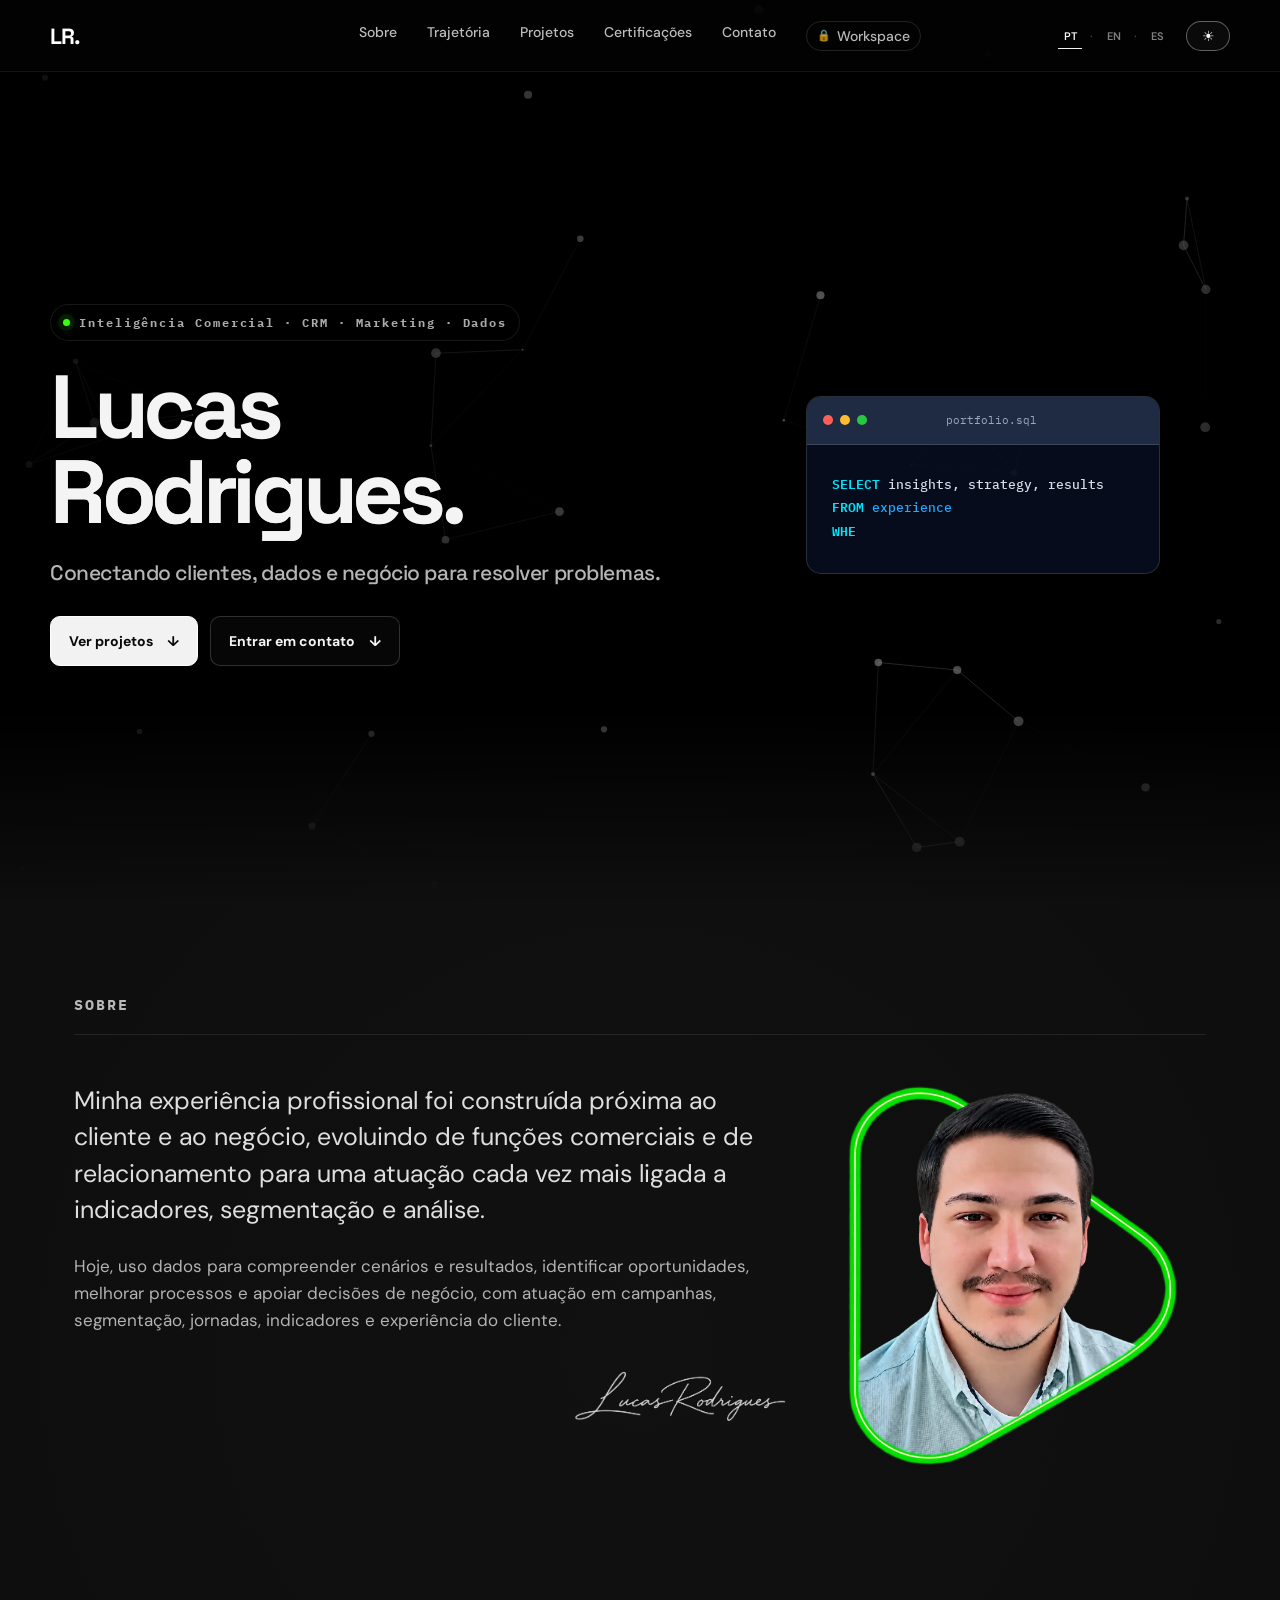
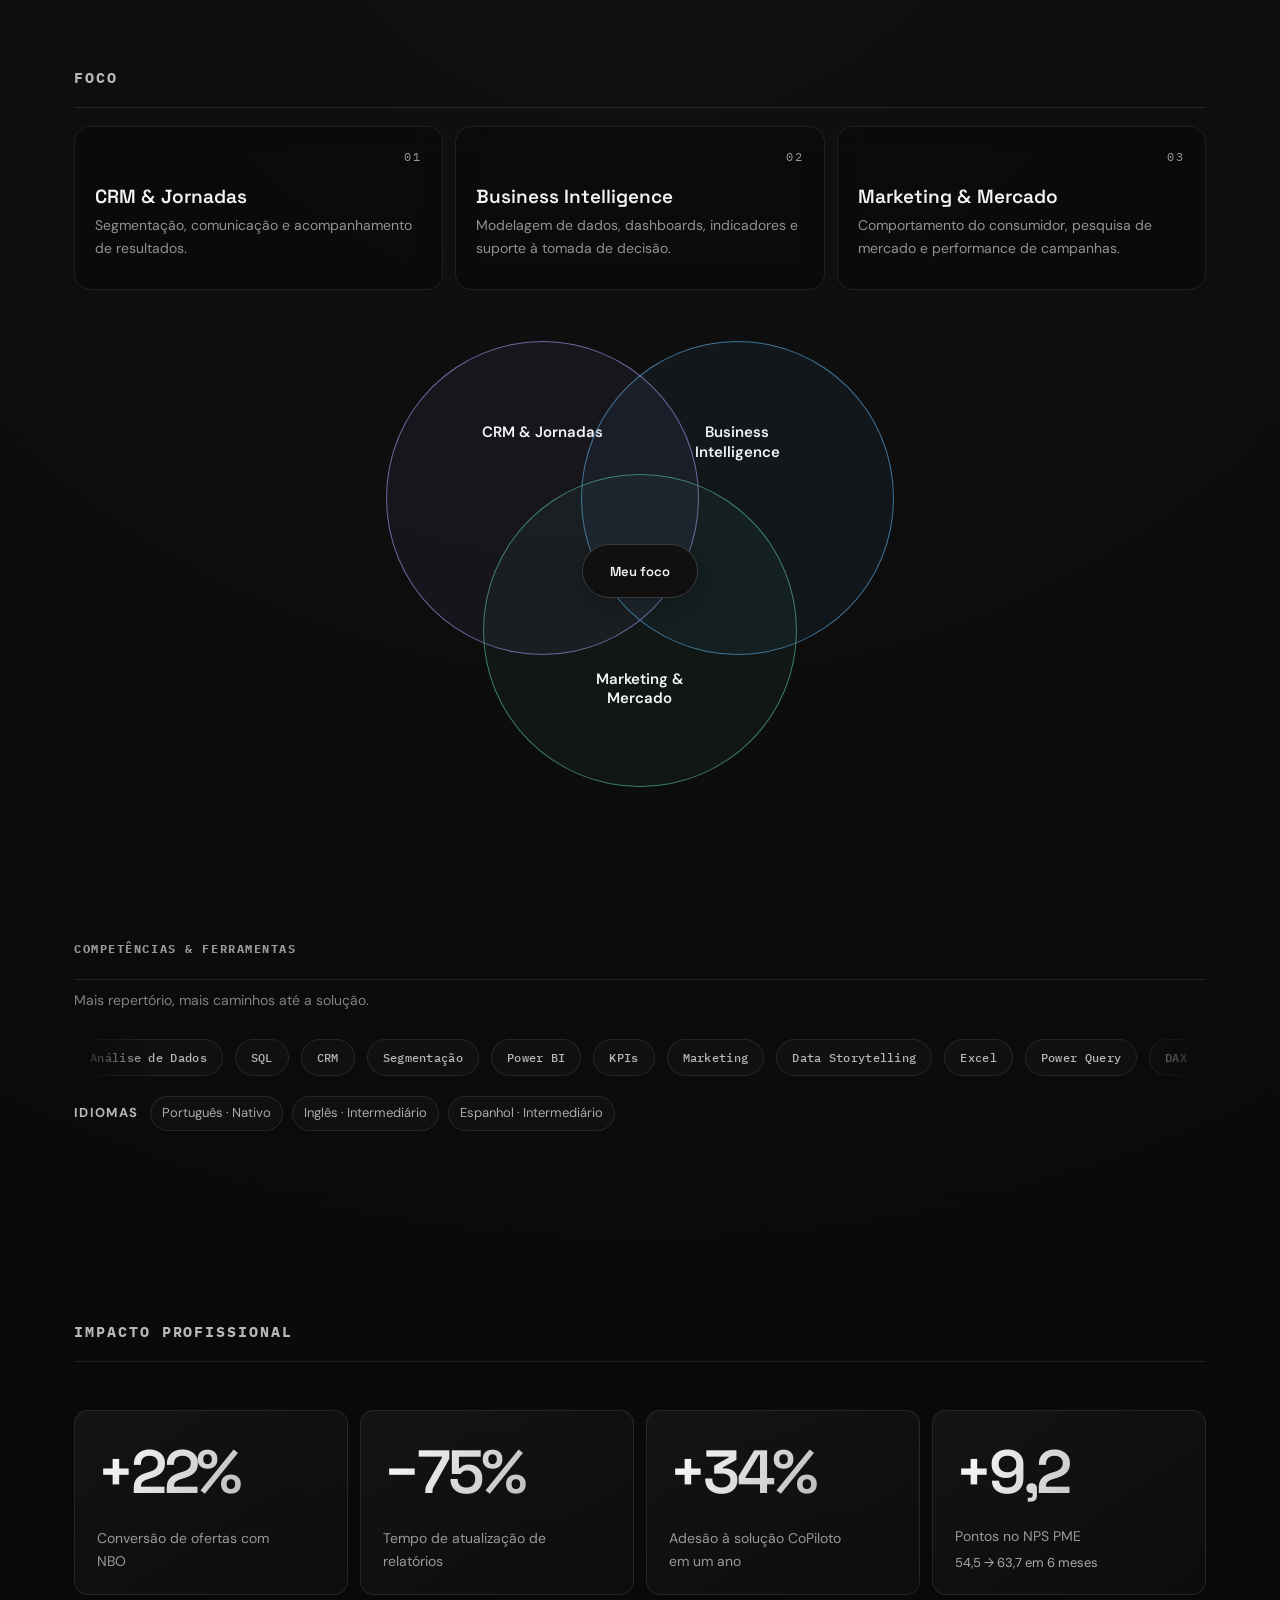
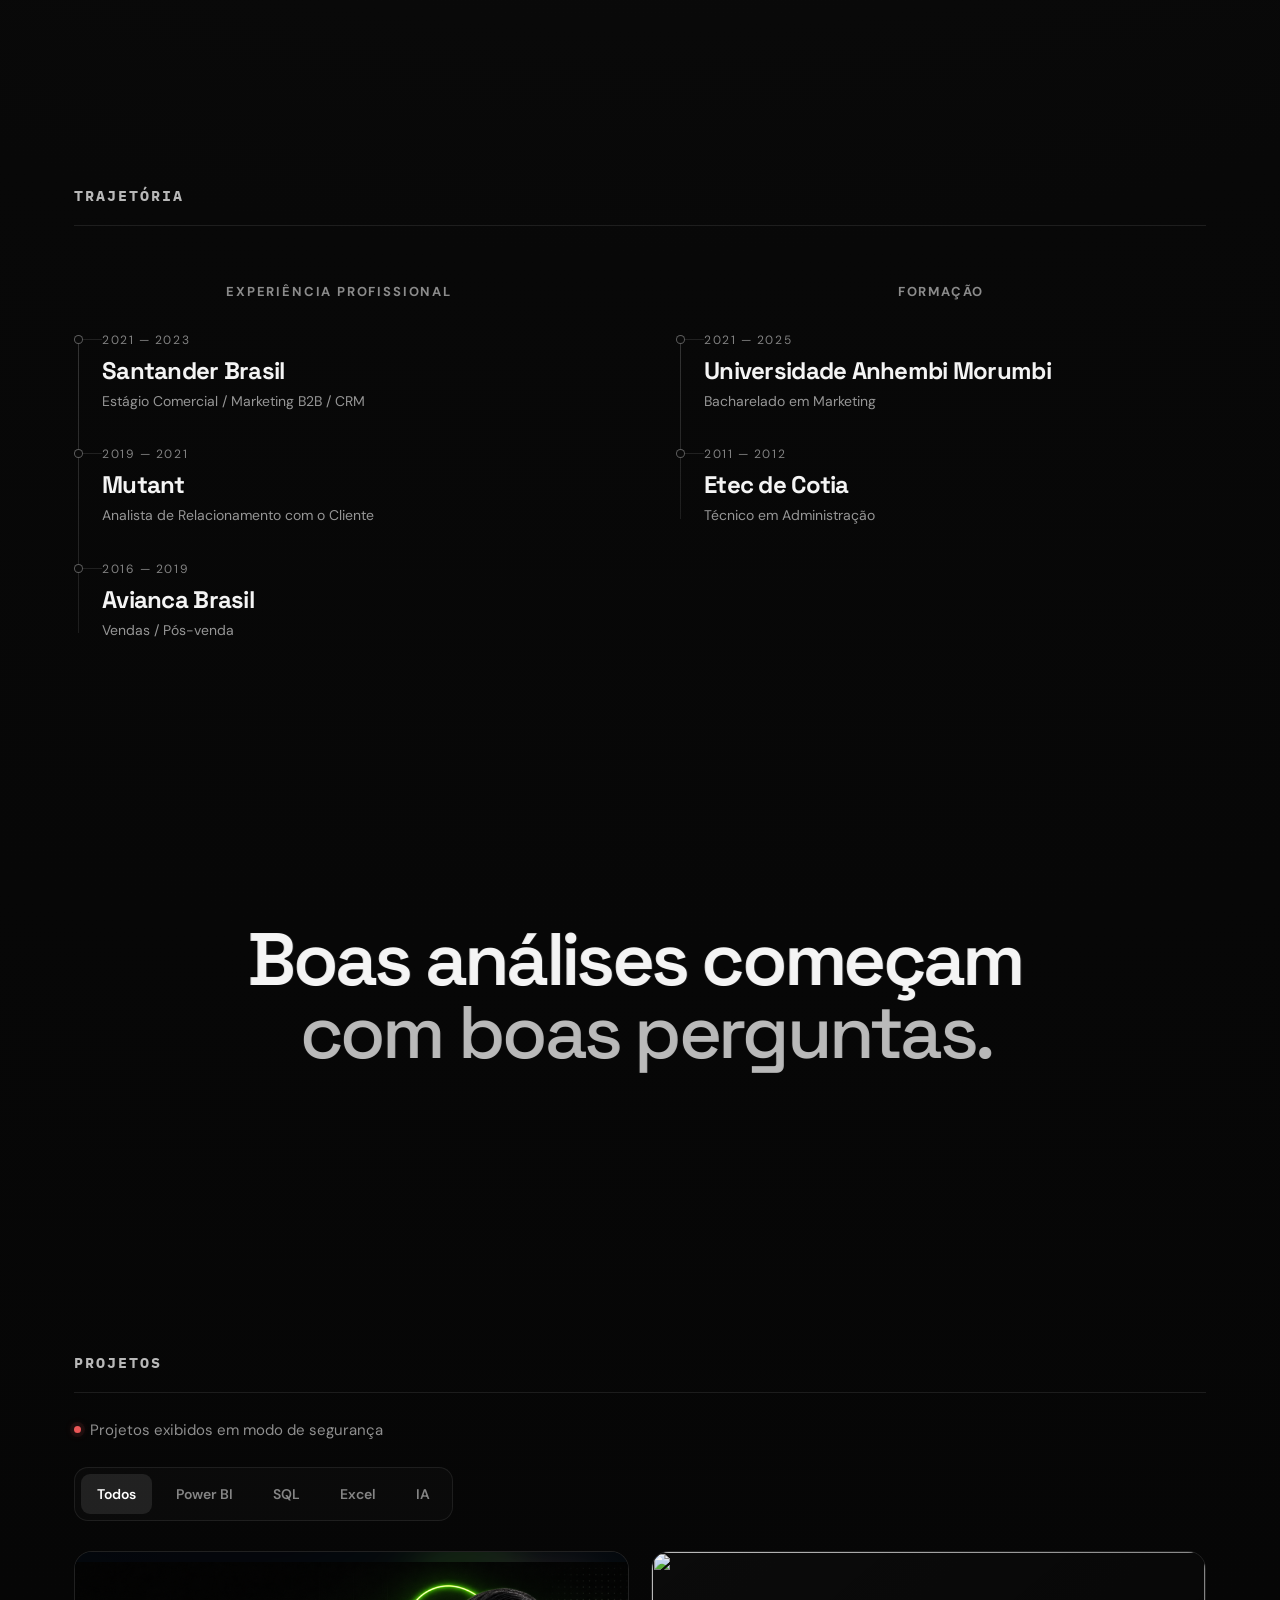
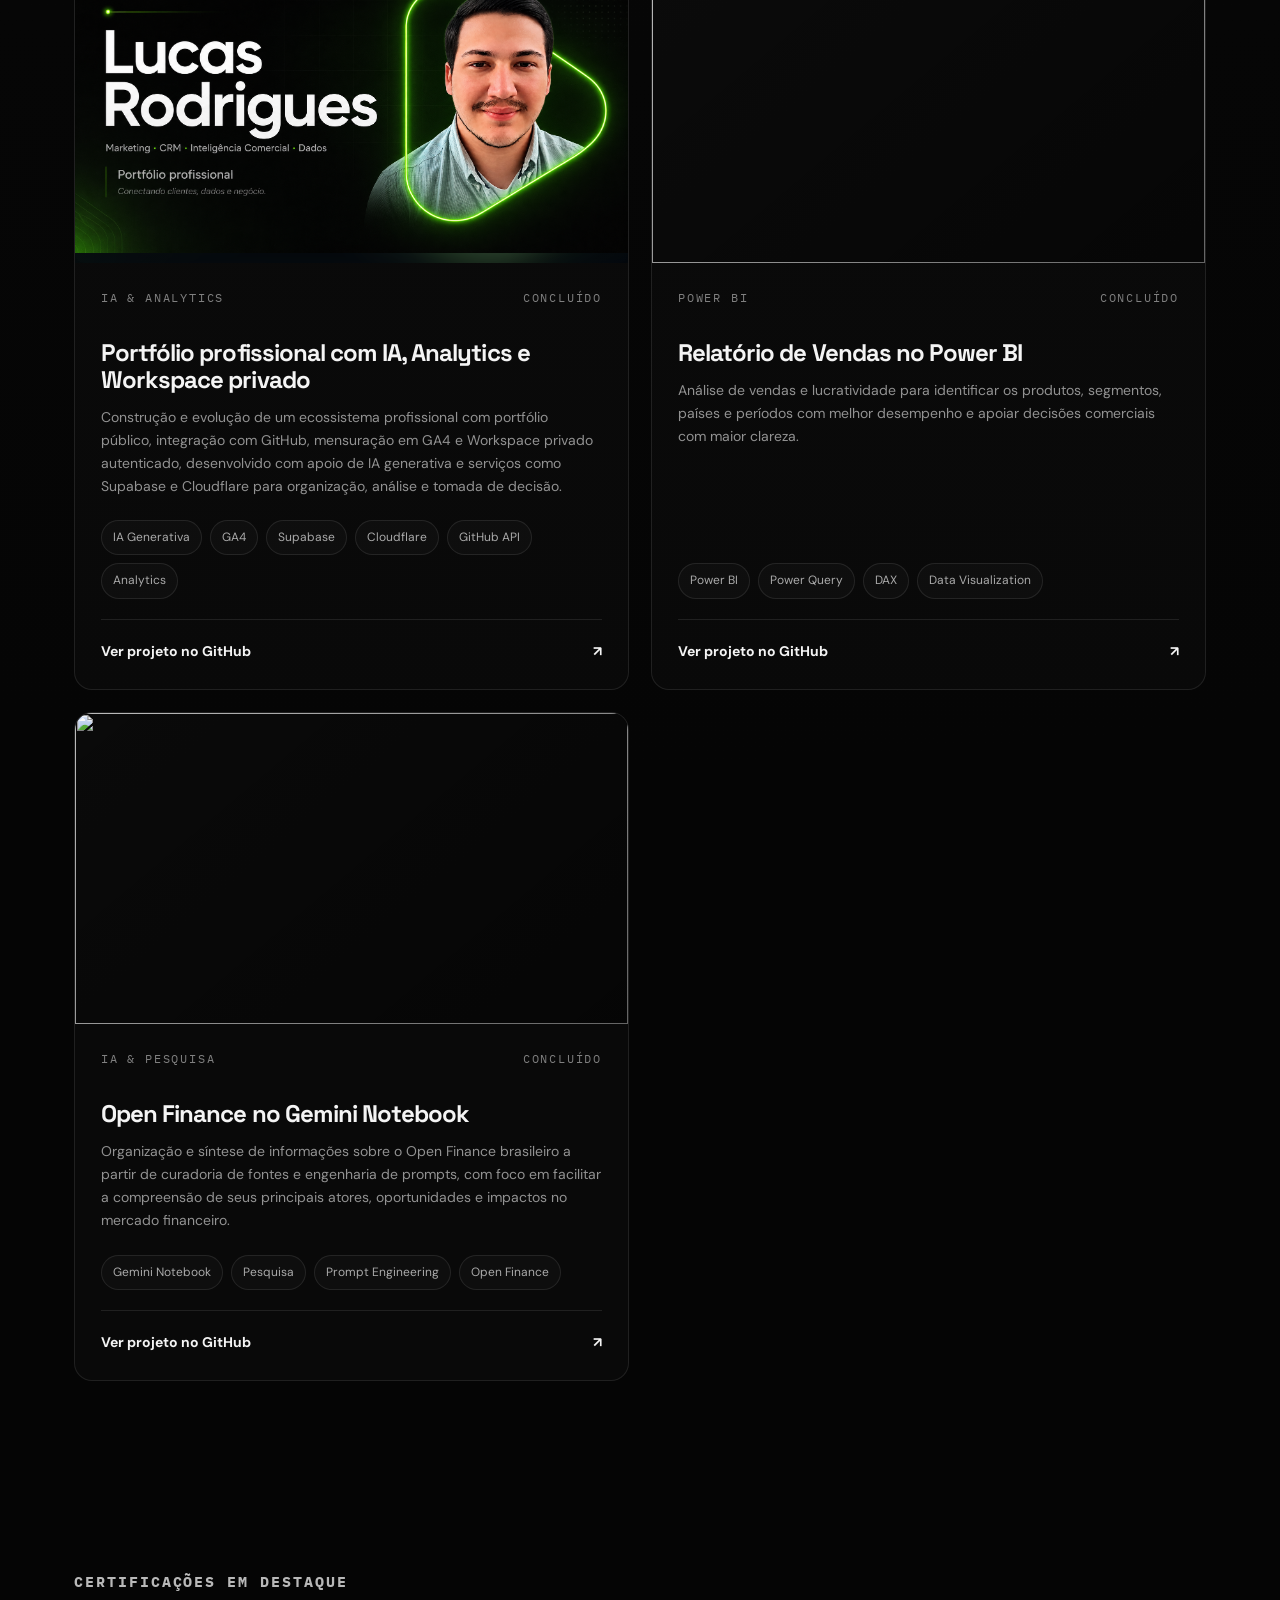
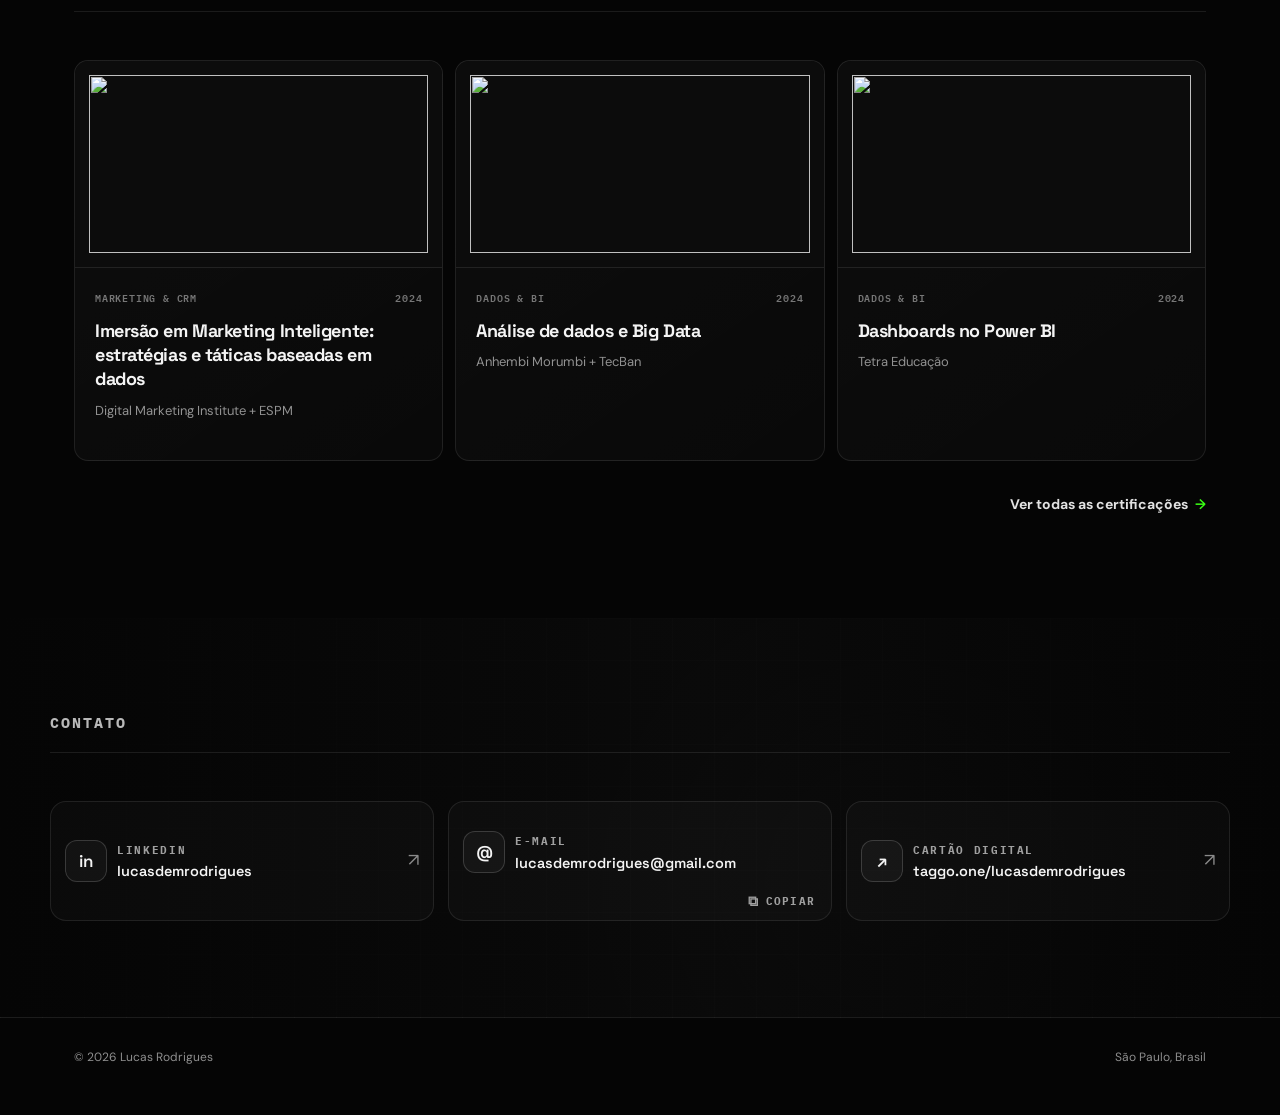
==== commit 289f3076: "Keep only centered Venn diagram under focus cards" ====
--- a/index.html
+++ b/index.html
@@ -47,7 +47,7 @@
 
 <section class="about section" id="sobre"><div class="section-head reveal"><div><h2 class="section-kicker">SOBRE</h2></div></div><div class="about-grid"><div class="about-copy reveal"><p class="lead">Minha experiência profissional foi construída próxima ao cliente e ao negócio, evoluindo de funções comerciais e de relacionamento para uma atuação cada vez mais ligada a indicadores, segmentação e análise.</p><p>Hoje, uso dados para compreender cenários e resultados, identificar oportunidades, melhorar processos e apoiar decisões de negócio, com atuação em campanhas, segmentação, jornadas, indicadores e experiência do cliente.</p><img class="about-signature" src="assets/lucas-rodrigues-signature.png" alt="" aria-hidden="true" loading="lazy" /></div><figure class="about-photo reveal delay-1"><img src="assets/lucas-rodrigues.webp" alt="Lucas Rodrigues" loading="lazy" /></figure></div></section>
 
-<section class="impact section" id="impacto"><div class="focus-strip"><h2 class="section-kicker focus-strip-label reveal">FOCO</h2><div class="focus-grid"><div class="signal-card spotlight-card reveal"><div class="signal-top"><span>01</span></div><strong>CRM <span class="plain-amp">&amp;</span> Jornadas</strong><p>Segmentação, comunicação e acompanhamento de resultados.</p></div><div class="signal-card spotlight-card reveal delay-1"><div class="signal-top"><span>02</span></div><strong>Business Intelligence</strong><p>Modelagem de dados, dashboards, indicadores e suporte à tomada de decisão.</p></div><div class="signal-card spotlight-card reveal delay-2"><div class="signal-top"><span>03</span></div><strong>Marketing <span class="plain-amp">&amp;</span> Mercado</strong><p>Comportamento do consumidor, pesquisa de mercado e performance de campanhas.</p></div></div><div class="focus-connection"><h3 class="focus-connection-heading">COMO ESSAS ÁREAS SE CONECTAM</h3><p class="focus-connection-intro">Clientes, dados e negócio: três perspectivas que se fortalecem quando trabalham juntas.</p><div class="focus-connection-layout"><div class="focus-venn-diagram" role="group" aria-label="Interseção entre as três áreas de atuação"><button type="button" class="focus-venn-circle" data-area="crm" aria-pressed="false"><span>CRM &amp; Jornadas</span></button><button type="button" class="focus-venn-circle" data-area="bi" aria-pressed="false"><span>Business Intelligence</span></button><button type="button" class="focus-venn-circle" data-area="market" aria-pressed="false"><span>Marketing &amp; Mercado</span></button><button type="button" class="focus-venn-center is-active" data-area="center" aria-pressed="true"><span>Meu foco</span></button></div><div class="focus-venn-detail" aria-live="polite" aria-atomic="true"><span class="focus-venn-detail-kicker">NA PRÁTICA</span><h3 class="focus-venn-detail-title">Minha atuação</h3><p class="focus-venn-detail-text">Conecto clientes, dados e negócio para compreender cenários, identificar oportunidades, melhorar processos e apoiar decisões.</p></div></div></div></div><div class="toolbox skills-marquee-box impact-tools reveal delay-1"><h2 class="tool-label">COMPETÊNCIAS & FERRAMENTAS</h2><p class="tools-note">Mais repertório, mais caminhos até a solução.</p><div class="skills-marquee"><div class="skills-track"><div class="skills-group"><span>Análise de Dados</span><span>SQL</span><span>CRM</span><span>Segmentação</span><span>Power BI</span><span>KPIs</span><span>Marketing</span><span>Data Storytelling</span><span>Excel</span><span>Power Query</span><span>DAX</span><span>GitHub</span></div><div class="skills-group" aria-hidden="true"><span>Análise de Dados</span><span>SQL</span><span>CRM</span><span>Segmentação</span><span>Power BI</span><span>KPIs</span><span>Marketing</span><span>Data Storytelling</span><span>Excel</span><span>Power Query</span><span>DAX</span><span>GitHub</span></div></div></div><div class="languages-inline"><strong>Idiomas</strong><span>Português · Nativo</span><span>Inglês · Intermediário</span><span>Espanhol · Intermediário</span></div></div><h2 class="section-kicker reveal">IMPACTO PROFISSIONAL</h2><div class="metrics-grid"><article class="metric reveal spotlight-card"><span class="metric-num">+22%</span><p>Conversão de ofertas com NBO</p></article><article class="metric reveal delay-1 spotlight-card"><span class="metric-num">−75%</span><p>Tempo de atualização de relatórios</p></article><article class="metric reveal delay-2 spotlight-card"><span class="metric-num">+34%</span><p>Adesão à solução CoPiloto em um ano</p></article><article class="metric metric-nps reveal delay-3 spotlight-card"><span class="metric-num">+9,2</span><div class="metric-copy"><p>Pontos no NPS PME</p><span class="metric-context">54,5 → 63,7 em 6 meses</span></div></article></div></section>
+<section class="impact section" id="impacto"><div class="focus-strip"><h2 class="section-kicker focus-strip-label reveal">FOCO</h2><div class="focus-grid"><div class="signal-card spotlight-card reveal"><div class="signal-top"><span>01</span></div><strong>CRM <span class="plain-amp">&amp;</span> Jornadas</strong><p>Segmentação, comunicação e acompanhamento de resultados.</p></div><div class="signal-card spotlight-card reveal delay-1"><div class="signal-top"><span>02</span></div><strong>Business Intelligence</strong><p>Modelagem de dados, dashboards, indicadores e suporte à tomada de decisão.</p></div><div class="signal-card spotlight-card reveal delay-2"><div class="signal-top"><span>03</span></div><strong>Marketing <span class="plain-amp">&amp;</span> Mercado</strong><p>Comportamento do consumidor, pesquisa de mercado e performance de campanhas.</p></div></div><div class="focus-connection"><div class="focus-venn-diagram" role="group" aria-label="Interseção entre as três áreas de atuação"><button type="button" class="focus-venn-circle" data-area="crm" aria-pressed="false"><span>CRM &amp; Jornadas</span></button><button type="button" class="focus-venn-circle" data-area="bi" aria-pressed="false"><span>Business Intelligence</span></button><button type="button" class="focus-venn-circle" data-area="market" aria-pressed="false"><span>Marketing &amp; Mercado</span></button><button type="button" class="focus-venn-center" data-area="center" aria-pressed="false"><span>Meu foco</span></button><div class="focus-venn-tooltip" role="status" aria-live="polite" aria-atomic="true"><strong class="focus-venn-tooltip-title"></strong><span class="focus-venn-tooltip-text"></span></div></div></div></div><div class="toolbox skills-marquee-box impact-tools reveal delay-1"><h2 class="tool-label">COMPETÊNCIAS & FERRAMENTAS</h2><p class="tools-note">Mais repertório, mais caminhos até a solução.</p><div class="skills-marquee"><div class="skills-track"><div class="skills-group"><span>Análise de Dados</span><span>SQL</span><span>CRM</span><span>Segmentação</span><span>Power BI</span><span>KPIs</span><span>Marketing</span><span>Data Storytelling</span><span>Excel</span><span>Power Query</span><span>DAX</span><span>GitHub</span></div><div class="skills-group" aria-hidden="true"><span>Análise de Dados</span><span>SQL</span><span>CRM</span><span>Segmentação</span><span>Power BI</span><span>KPIs</span><span>Marketing</span><span>Data Storytelling</span><span>Excel</span><span>Power Query</span><span>DAX</span><span>GitHub</span></div></div></div><div class="languages-inline"><strong>Idiomas</strong><span>Português · Nativo</span><span>Inglês · Intermediário</span><span>Espanhol · Intermediário</span></div></div><h2 class="section-kicker reveal">IMPACTO PROFISSIONAL</h2><div class="metrics-grid"><article class="metric reveal spotlight-card"><span class="metric-num">+22%</span><p>Conversão de ofertas com NBO</p></article><article class="metric reveal delay-1 spotlight-card"><span class="metric-num">−75%</span><p>Tempo de atualização de relatórios</p></article><article class="metric reveal delay-2 spotlight-card"><span class="metric-num">+34%</span><p>Adesão à solução CoPiloto em um ano</p></article><article class="metric metric-nps reveal delay-3 spotlight-card"><span class="metric-num">+9,2</span><div class="metric-copy"><p>Pontos no NPS PME</p><span class="metric-context">54,5 → 63,7 em 6 meses</span></div></article></div></section>
 
 <section class="experience section" id="trajetoria"><div class="section-head reveal"><div><h2 class="section-kicker">TRAJETÓRIA</h2></div></div><div class="career-map reveal"><div class="career-columns"><div class="career-column"><span class="career-column-title">EXPERIÊNCIA PROFISSIONAL</span><div class="career-list"><article class="career-entry"><i class="career-node" aria-hidden="true"></i><span class="career-period">2021 — 2023</span><h3>Santander Brasil</h3><span class="career-role">Estágio Comercial / Marketing B2B / CRM</span></article><article class="career-entry"><i class="career-node" aria-hidden="true"></i><span class="career-period">2019 — 2021</span><h3>Mutant</h3><span class="career-role">Analista de Relacionamento com o Cliente</span></article><article class="career-entry"><i class="career-node" aria-hidden="true"></i><span class="career-period">2016 — 2019</span><h3>Avianca Brasil</h3><span class="career-role">Vendas / Pós-venda</span></article></div></div><div class="career-column"><span class="career-column-title">FORMAÇÃO</span><div class="career-list"><article class="career-entry"><i class="career-node" aria-hidden="true"></i><span class="career-period">2021 — 2025</span><h3>Universidade Anhembi Morumbi</h3><span class="career-role">Bacharelado em Marketing</span></article><article class="career-entry"><i class="career-node" aria-hidden="true"></i><span class="career-period">2011 — 2012</span><h3>Etec de Cotia</h3><span class="career-role">Técnico em Administração</span></article></div></div></div></div></section>
 
--- a/focus-venn.css
+++ b/focus-venn.css
@@ -1,11 +1,8 @@
 
-/* Exploração visual da interseção entre as três áreas do Foco. */
-.focus-connection{margin:54px 0 100px;padding-top:30px;border-top:1px solid var(--line);--venn-crm:151,135,216;--venn-bi:83,156,207;--venn-market:82,169,137}
-.focus-connection-heading{margin:0 0 8px;color:var(--muted);font-size:12px;font-weight:700;letter-spacing:.14em;text-transform:uppercase}
-.focus-connection-intro{max-width:690px;margin:0;color:var(--text);font:500 clamp(19px,2.2vw,27px)/1.35 "Space Grotesk",sans-serif;letter-spacing:-.025em}
-.focus-connection-layout{display:grid;grid-template-columns:minmax(0,1.15fr) minmax(250px,.85fr);align-items:center;gap:clamp(24px,4vw,62px);margin-top:24px}
-.focus-venn-diagram{position:relative;width:100%;max-width:565px;aspect-ratio:1.15;margin:auto;isolation:isolate}
-.focus-venn-circle{position:absolute;width:58%;aspect-ratio:1;border-radius:50%;border:1px solid rgba(var(--circle-rgb),.7);background:rgba(var(--circle-rgb),.065);color:var(--text);display:flex;align-items:flex-start;justify-content:center;padding:15% 8px 0;cursor:pointer;font:600 clamp(11px,1.35vw,15px)/1.3 "DM Sans",sans-serif;text-align:center;transition:border-color .25s,background .25s,opacity .25s,filter .25s;outline-offset:4px}
+/* Diagrama complementar, centralizado abaixo dos três cards de Foco. */
+.focus-connection{--venn-crm:151,135,216;--venn-bi:83,156,207;--venn-market:82,169,137;display:flex;justify-content:center;margin:42px auto 110px;padding:0;width:100%}
+.focus-venn-diagram{position:relative;width:min(100%,540px);aspect-ratio:1.15;isolation:isolate}
+.focus-venn-circle{position:absolute;width:58%;aspect-ratio:1;border-radius:50%;border:1px solid rgba(var(--circle-rgb),.7);background:rgba(var(--circle-rgb),.065);color:var(--text);display:flex;align-items:flex-start;justify-content:center;padding:15% 8px 0;cursor:pointer;font:600 clamp(11px,1.5vw,15px)/1.3 "DM Sans",sans-serif;text-align:center;transition:border-color .25s,background .25s,opacity .25s;outline-offset:4px}
 .focus-venn-circle[data-area="crm"]{--circle-rgb:var(--venn-crm);left:3%;top:2%}
 .focus-venn-circle[data-area="bi"]{--circle-rgb:var(--venn-bi);right:3%;top:2%}
 .focus-venn-circle[data-area="market"]{--circle-rgb:var(--venn-market);left:21%;bottom:3%;padding-top:36%}
@@ -14,14 +11,13 @@
 .focus-venn-circle span{pointer-events:none;max-width:125px}
 .focus-venn-center{position:absolute;z-index:5;top:51%;left:50%;transform:translate(-50%,-50%);min-width:116px;min-height:54px;padding:12px 16px;border:1px solid var(--line-strong);border-radius:999px;background:#101010;color:#f4f4f4;font:600 13px "Space Grotesk",sans-serif;cursor:pointer;box-shadow:0 8px 24px rgba(0,0,0,.2);transition:border-color .2s,background .2s}
 .focus-venn-center:hover,.focus-venn-center.is-active{border-color:rgba(255,255,255,.48);background:#222}
-.focus-venn-detail{padding:26px 27px;min-height:183px;border:1px solid var(--line);border-radius:16px;background:var(--panel);align-self:center}
-.focus-venn-detail-kicker{display:block;margin-bottom:12px;font:700 11px "DM Sans",sans-serif;letter-spacing:.14em;text-transform:uppercase;color:var(--muted)}
-.focus-venn-detail h3{margin:0 0 10px;font:600 clamp(18px,2vw,23px)/1.2 "Space Grotesk",sans-serif;letter-spacing:-.02em;color:var(--text)}
-.focus-venn-detail p{margin:0;font-size:14px;line-height:1.65;color:var(--muted)}
-.focus-venn-detail.is-changing{animation:focus-detail-in .25s ease both}
-@keyframes focus-detail-in{from{opacity:.65;transform:translateY(4px)}to{opacity:1;transform:translateY(0)}}
+.focus-venn-tooltip{position:absolute;z-index:8;left:50%;top:calc(100% + 6px);transform:translate(-50%,8px);width:min(94%,410px);padding:13px 18px;border:1px solid var(--line);border-radius:12px;background:#131313;color:var(--text);box-shadow:0 14px 30px rgba(0,0,0,.2);opacity:0;visibility:hidden;pointer-events:none;text-align:center;transition:opacity .2s,transform .2s,visibility .2s}
+.focus-venn-tooltip.is-visible{opacity:1;visibility:visible;transform:translate(-50%,0)}
+.focus-venn-tooltip-title{display:block;margin-bottom:3px;font:600 13px "Space Grotesk",sans-serif}
+.focus-venn-tooltip-text{display:block;font:400 12px/1.5 "DM Sans",sans-serif;color:var(--muted)}
 body.light-mode .focus-venn-center{background:#f8f8f8;color:#252525;border-color:rgba(0,0,0,.2);box-shadow:0 6px 20px rgba(0,0,0,.06)}
 body.light-mode .focus-venn-center:hover,body.light-mode .focus-venn-center.is-active{background:#e9e9e9;border-color:rgba(0,0,0,.4)}
-@media(max-width:800px){.focus-connection{margin:42px 0 80px}.focus-connection-layout{grid-template-columns:1fr;gap:10px}.focus-venn-diagram{max-width:470px}.focus-venn-circle{font-size:clamp(11px,2.8vw,15px)}.focus-venn-detail{min-height:150px}}
-@media(max-width:430px){.focus-venn-circle{font-size:11px}.focus-venn-circle span{max-width:86px}.focus-venn-center{min-width:94px;min-height:48px;font-size:11px;padding:10px}.focus-venn-detail{padding:20px}.focus-connection{margin-bottom:70px}}
-@media(prefers-reduced-motion:reduce){.focus-venn-circle,.focus-venn-center{transition:none}.focus-venn-detail.is-changing{animation:none}}
+body.light-mode .focus-venn-tooltip{background:#fafafa}
+@media(max-width:620px){.focus-connection{margin:32px auto 108px}.focus-venn-diagram{width:min(100%,440px)}.focus-venn-circle{font-size:clamp(10px,2.6vw,13px)}.focus-venn-circle span{max-width:100px}.focus-venn-tooltip{width:min(96%,350px)}}
+@media(max-width:430px){.focus-venn-circle{font-size:10px}.focus-venn-circle span{max-width:84px}.focus-venn-center{min-width:94px;min-height:48px;font-size:11px;padding:10px}}
+@media(prefers-reduced-motion:reduce){.focus-venn-circle,.focus-venn-center,.focus-venn-tooltip{transition:none}}
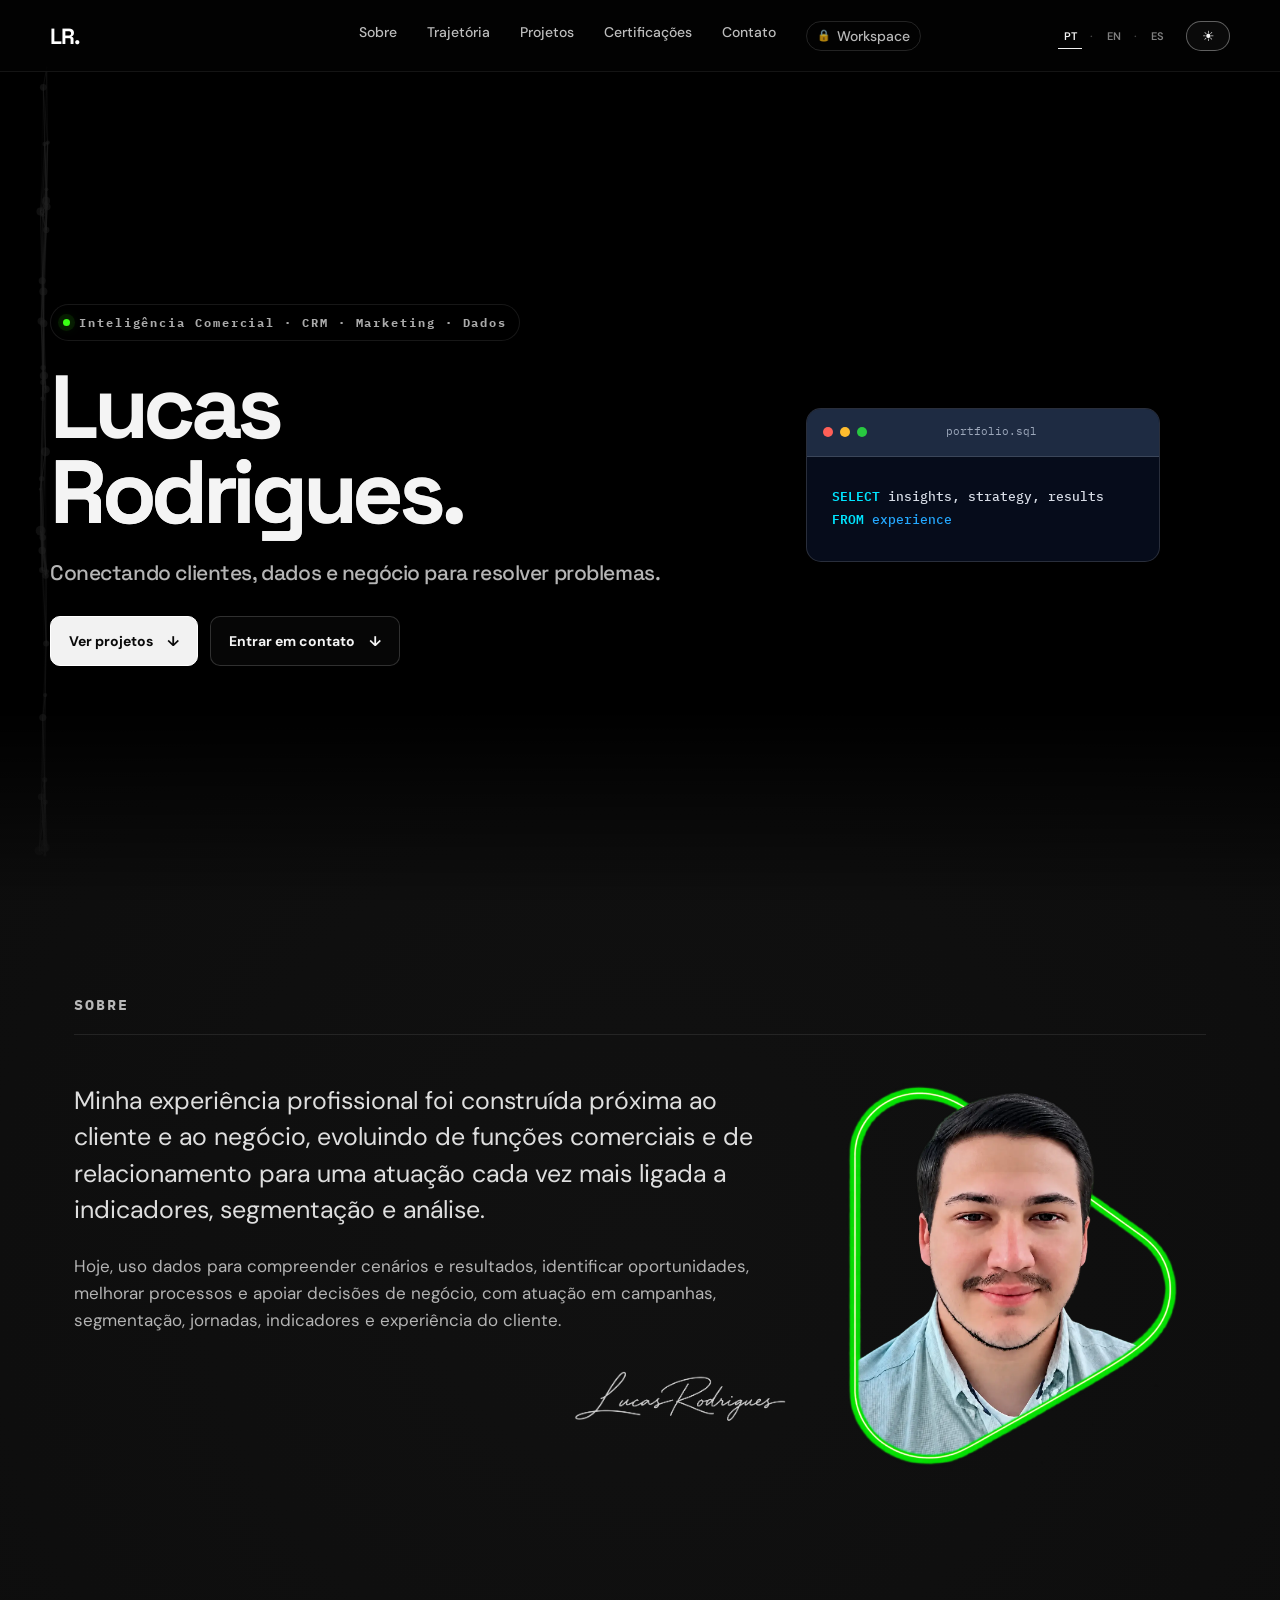
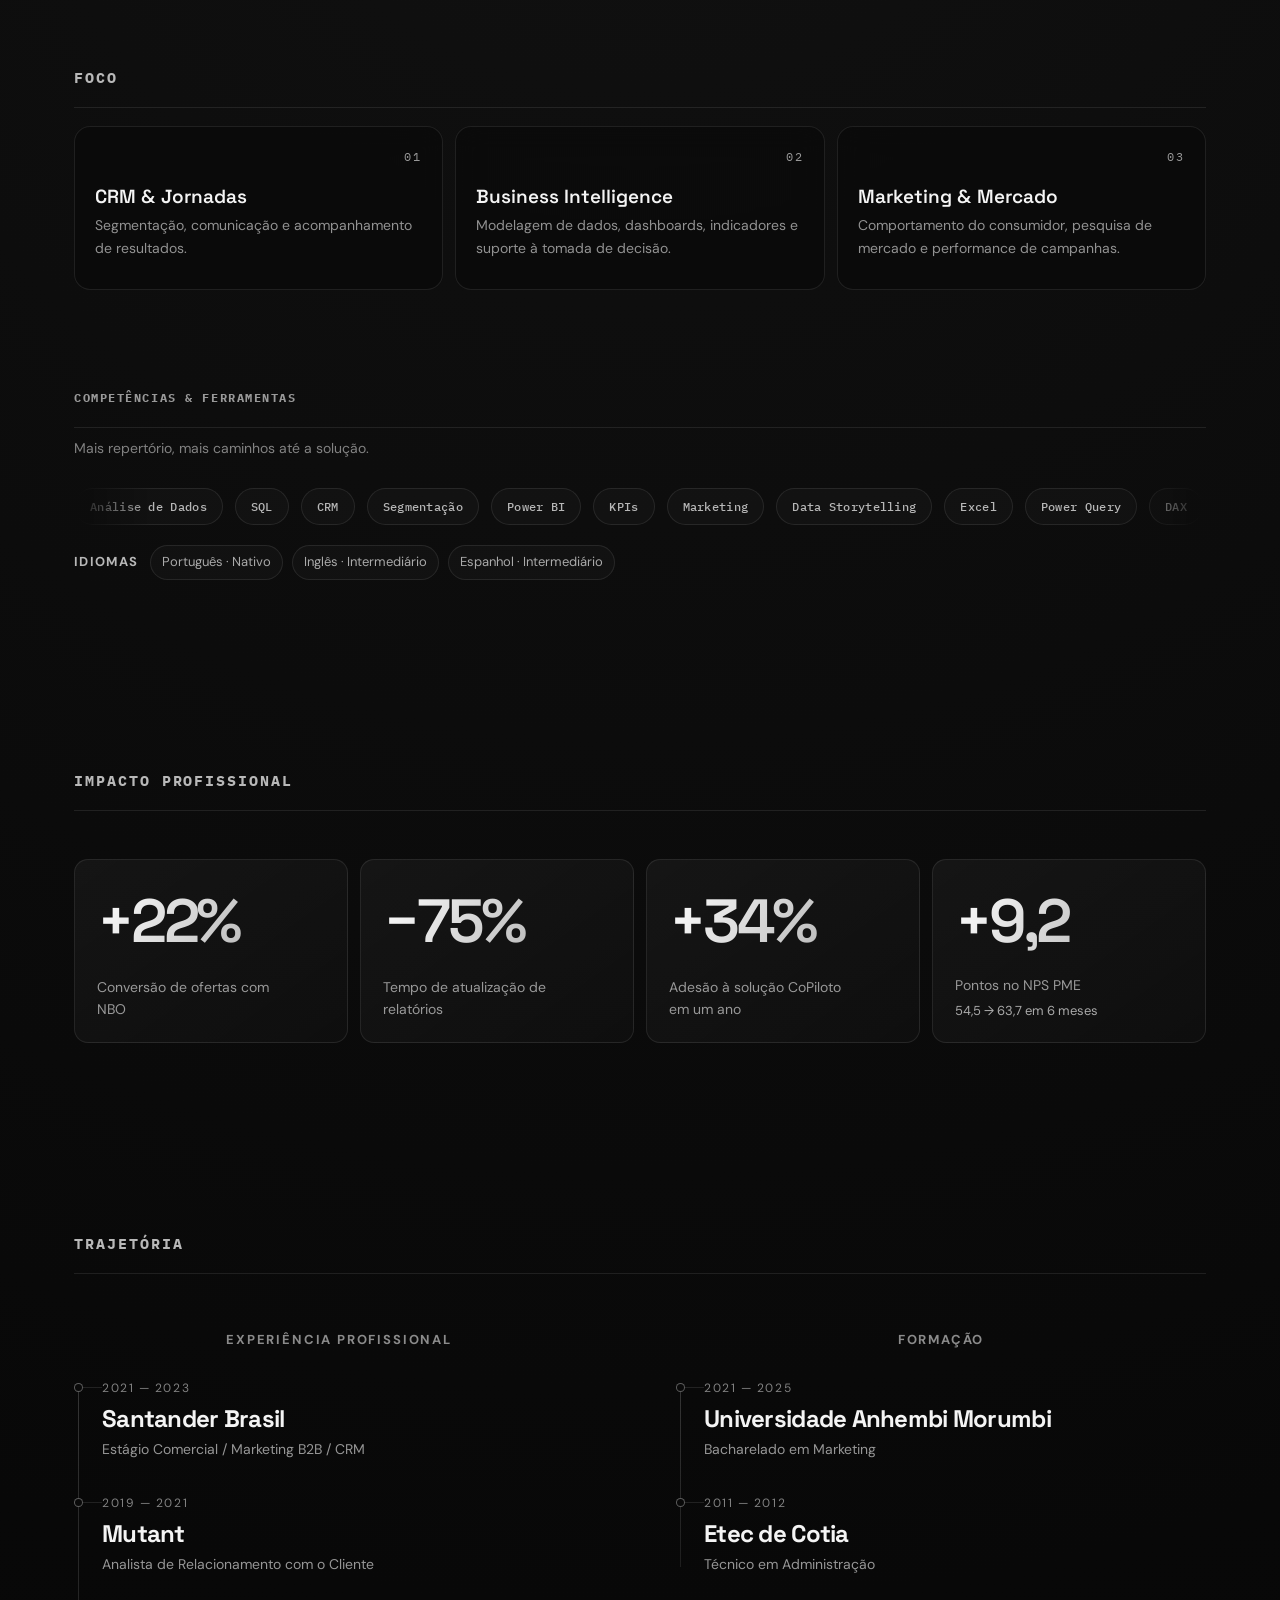
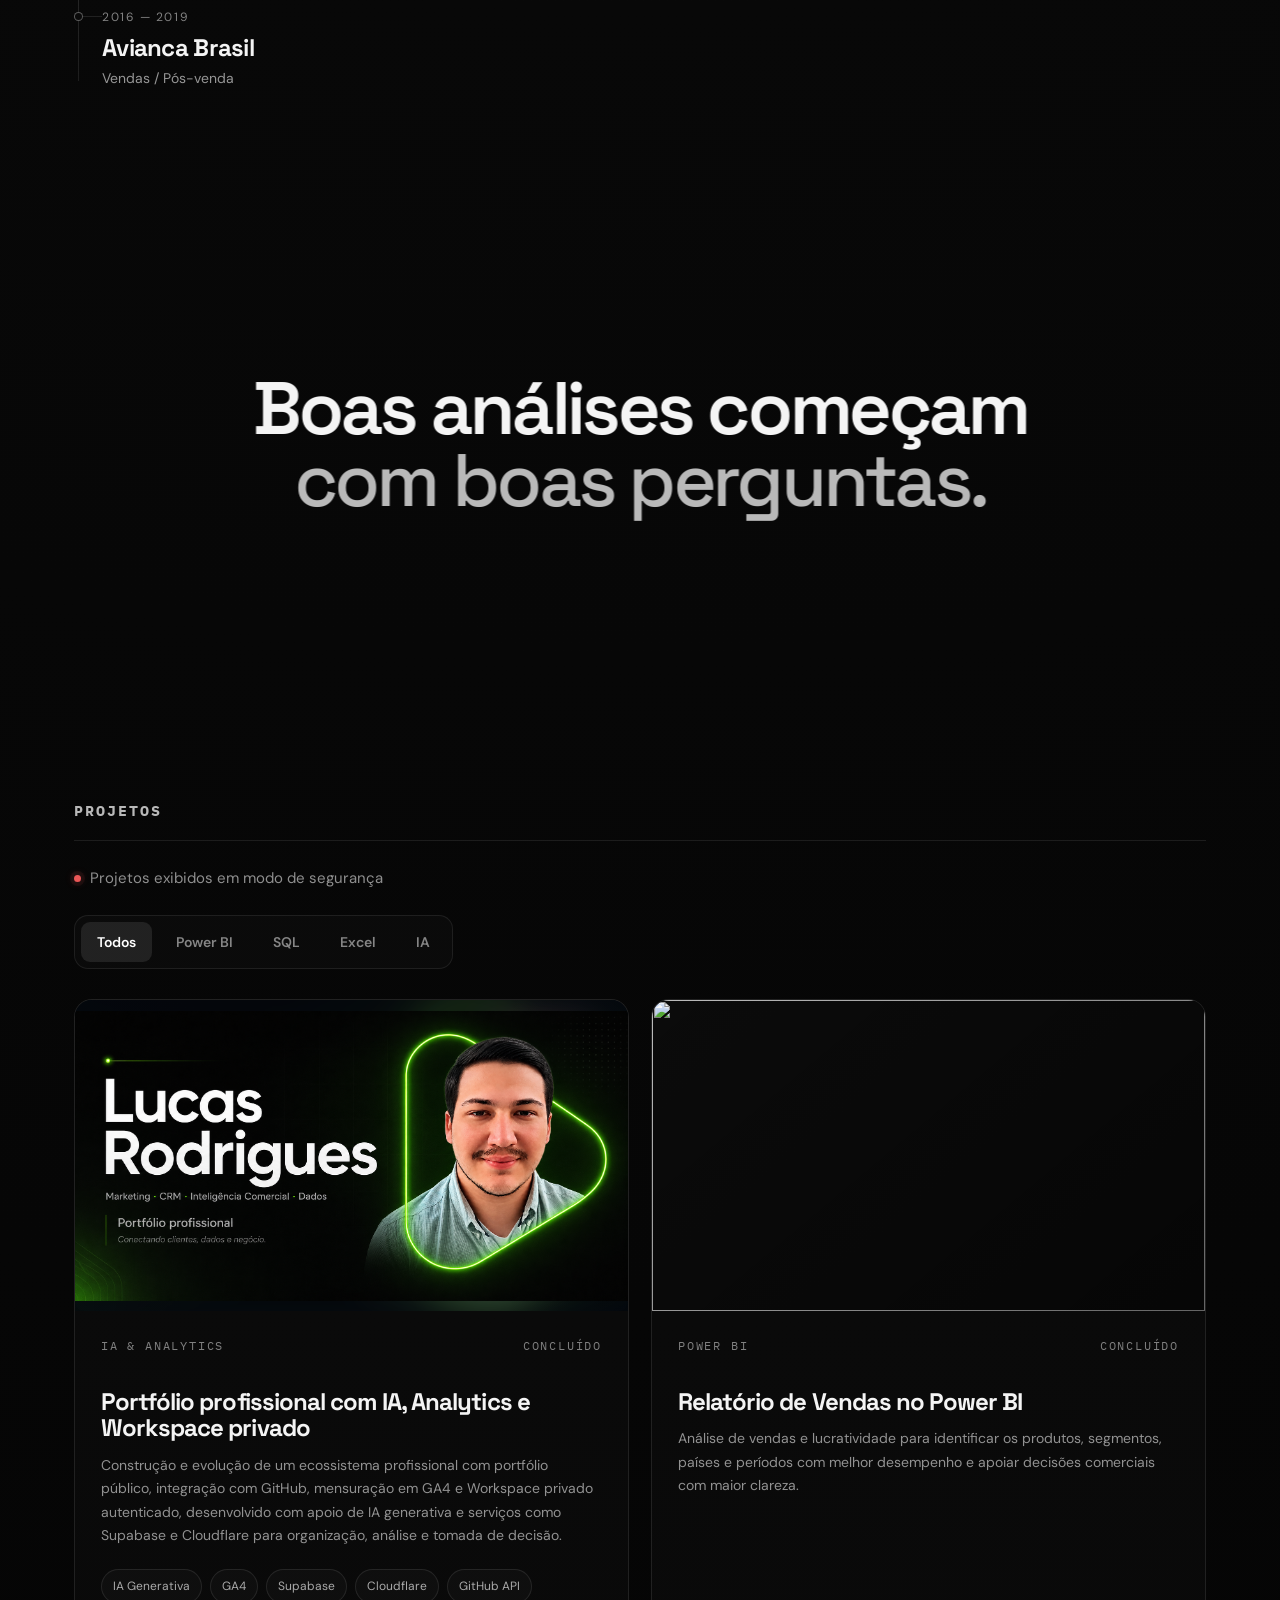
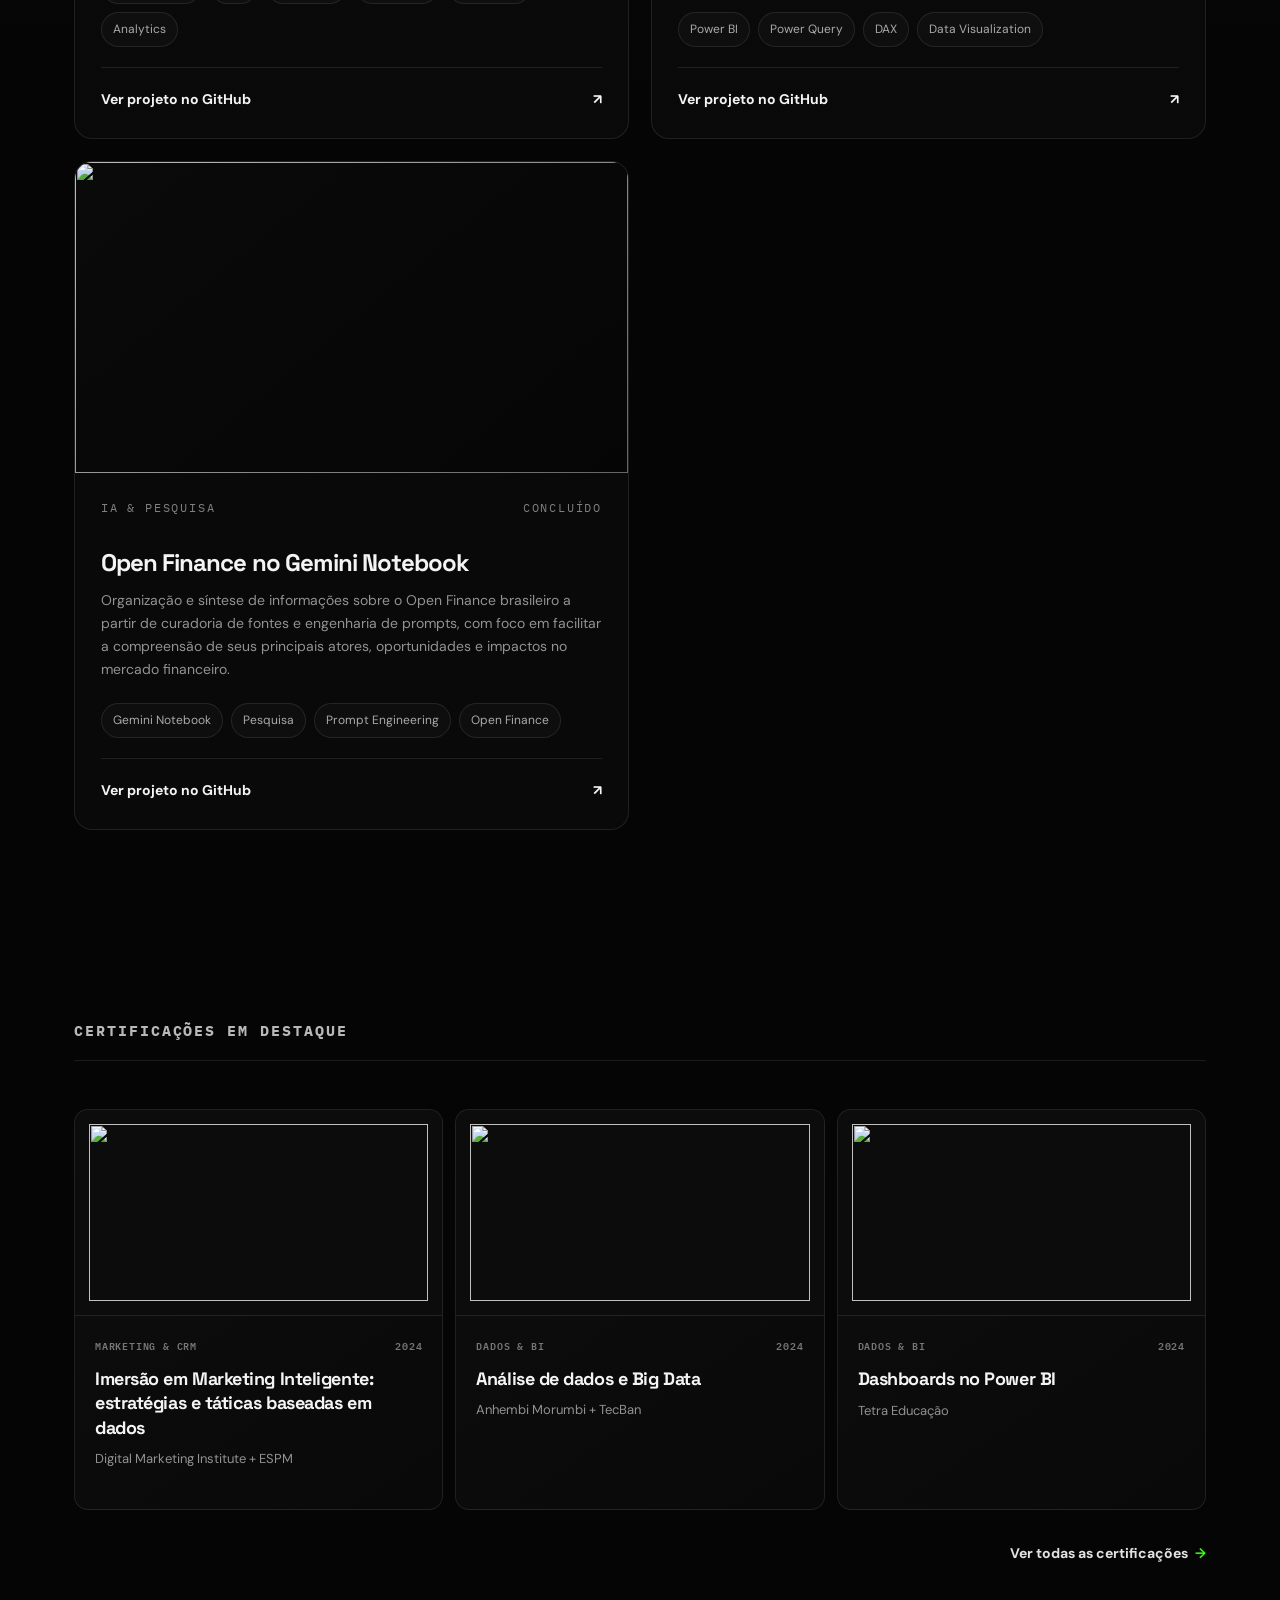
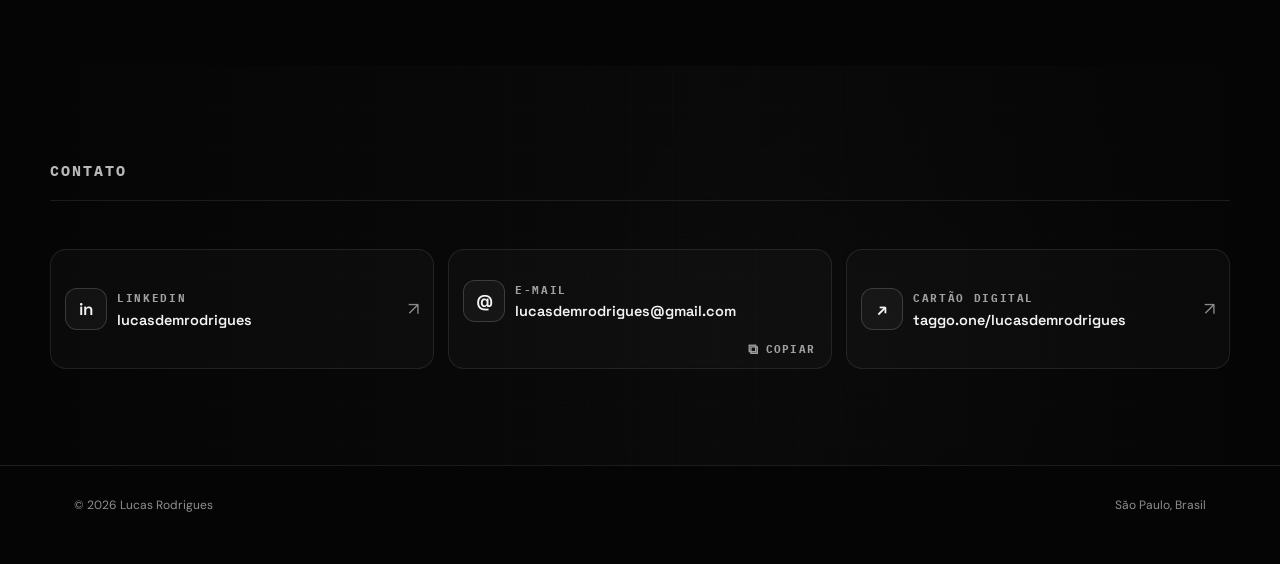
==== commit 68cb6f94: "Restore original focus section without Venn diagram" ====
--- a/index.html
+++ b/index.html
@@ -26,7 +26,6 @@
   <link rel="preconnect" href="https://fonts.gstatic.com" crossorigin>
   <link href="https://fonts.googleapis.com/css2?family=DM+Sans:wght@400;500;600;700&family=IBM+Plex+Mono:wght@500;600&family=Space+Grotesk:wght@500;600;700&display=swap" rel="stylesheet">
   <link rel="stylesheet" href="styles.css" />
-  <link rel="stylesheet" href="focus-venn.css" />
   <link rel="stylesheet" href="theme.css" />
   <link rel="stylesheet" href="components.css" />
   <link rel="stylesheet" href="cursor.css">
@@ -47,7 +46,7 @@
 
 <section class="about section" id="sobre"><div class="section-head reveal"><div><h2 class="section-kicker">SOBRE</h2></div></div><div class="about-grid"><div class="about-copy reveal"><p class="lead">Minha experiência profissional foi construída próxima ao cliente e ao negócio, evoluindo de funções comerciais e de relacionamento para uma atuação cada vez mais ligada a indicadores, segmentação e análise.</p><p>Hoje, uso dados para compreender cenários e resultados, identificar oportunidades, melhorar processos e apoiar decisões de negócio, com atuação em campanhas, segmentação, jornadas, indicadores e experiência do cliente.</p><img class="about-signature" src="assets/lucas-rodrigues-signature.png" alt="" aria-hidden="true" loading="lazy" /></div><figure class="about-photo reveal delay-1"><img src="assets/lucas-rodrigues.webp" alt="Lucas Rodrigues" loading="lazy" /></figure></div></section>
 
-<section class="impact section" id="impacto"><div class="focus-strip"><h2 class="section-kicker focus-strip-label reveal">FOCO</h2><div class="focus-grid"><div class="signal-card spotlight-card reveal"><div class="signal-top"><span>01</span></div><strong>CRM <span class="plain-amp">&amp;</span> Jornadas</strong><p>Segmentação, comunicação e acompanhamento de resultados.</p></div><div class="signal-card spotlight-card reveal delay-1"><div class="signal-top"><span>02</span></div><strong>Business Intelligence</strong><p>Modelagem de dados, dashboards, indicadores e suporte à tomada de decisão.</p></div><div class="signal-card spotlight-card reveal delay-2"><div class="signal-top"><span>03</span></div><strong>Marketing <span class="plain-amp">&amp;</span> Mercado</strong><p>Comportamento do consumidor, pesquisa de mercado e performance de campanhas.</p></div></div><div class="focus-connection"><div class="focus-venn-diagram" role="group" aria-label="Interseção entre as três áreas de atuação"><button type="button" class="focus-venn-circle" data-area="crm" aria-pressed="false"><span>CRM &amp; Jornadas</span></button><button type="button" class="focus-venn-circle" data-area="bi" aria-pressed="false"><span>Business Intelligence</span></button><button type="button" class="focus-venn-circle" data-area="market" aria-pressed="false"><span>Marketing &amp; Mercado</span></button><button type="button" class="focus-venn-center" data-area="center" aria-pressed="false"><span>Meu foco</span></button><div class="focus-venn-tooltip" role="status" aria-live="polite" aria-atomic="true"><strong class="focus-venn-tooltip-title"></strong><span class="focus-venn-tooltip-text"></span></div></div></div></div><div class="toolbox skills-marquee-box impact-tools reveal delay-1"><h2 class="tool-label">COMPETÊNCIAS & FERRAMENTAS</h2><p class="tools-note">Mais repertório, mais caminhos até a solução.</p><div class="skills-marquee"><div class="skills-track"><div class="skills-group"><span>Análise de Dados</span><span>SQL</span><span>CRM</span><span>Segmentação</span><span>Power BI</span><span>KPIs</span><span>Marketing</span><span>Data Storytelling</span><span>Excel</span><span>Power Query</span><span>DAX</span><span>GitHub</span></div><div class="skills-group" aria-hidden="true"><span>Análise de Dados</span><span>SQL</span><span>CRM</span><span>Segmentação</span><span>Power BI</span><span>KPIs</span><span>Marketing</span><span>Data Storytelling</span><span>Excel</span><span>Power Query</span><span>DAX</span><span>GitHub</span></div></div></div><div class="languages-inline"><strong>Idiomas</strong><span>Português · Nativo</span><span>Inglês · Intermediário</span><span>Espanhol · Intermediário</span></div></div><h2 class="section-kicker reveal">IMPACTO PROFISSIONAL</h2><div class="metrics-grid"><article class="metric reveal spotlight-card"><span class="metric-num">+22%</span><p>Conversão de ofertas com NBO</p></article><article class="metric reveal delay-1 spotlight-card"><span class="metric-num">−75%</span><p>Tempo de atualização de relatórios</p></article><article class="metric reveal delay-2 spotlight-card"><span class="metric-num">+34%</span><p>Adesão à solução CoPiloto em um ano</p></article><article class="metric metric-nps reveal delay-3 spotlight-card"><span class="metric-num">+9,2</span><div class="metric-copy"><p>Pontos no NPS PME</p><span class="metric-context">54,5 → 63,7 em 6 meses</span></div></article></div></section>
+<section class="impact section" id="impacto"><div class="focus-strip"><h2 class="section-kicker focus-strip-label reveal">FOCO</h2><div class="focus-grid"><div class="signal-card spotlight-card reveal"><div class="signal-top"><span>01</span></div><strong>CRM <span class="plain-amp">&amp;</span> Jornadas</strong><p>Segmentação, comunicação e acompanhamento de resultados.</p></div><div class="signal-card spotlight-card reveal delay-1"><div class="signal-top"><span>02</span></div><strong>Business Intelligence</strong><p>Modelagem de dados, dashboards, indicadores e suporte à tomada de decisão.</p></div><div class="signal-card spotlight-card reveal delay-2"><div class="signal-top"><span>03</span></div><strong>Marketing <span class="plain-amp">&amp;</span> Mercado</strong><p>Comportamento do consumidor, pesquisa de mercado e performance de campanhas.</p></div></div></div><div class="toolbox skills-marquee-box impact-tools reveal delay-1"><h2 class="tool-label">COMPETÊNCIAS & FERRAMENTAS</h2><p class="tools-note">Mais repertório, mais caminhos até a solução.</p><div class="skills-marquee"><div class="skills-track"><div class="skills-group"><span>Análise de Dados</span><span>SQL</span><span>CRM</span><span>Segmentação</span><span>Power BI</span><span>KPIs</span><span>Marketing</span><span>Data Storytelling</span><span>Excel</span><span>Power Query</span><span>DAX</span><span>GitHub</span></div><div class="skills-group" aria-hidden="true"><span>Análise de Dados</span><span>SQL</span><span>CRM</span><span>Segmentação</span><span>Power BI</span><span>KPIs</span><span>Marketing</span><span>Data Storytelling</span><span>Excel</span><span>Power Query</span><span>DAX</span><span>GitHub</span></div></div></div><div class="languages-inline"><strong>Idiomas</strong><span>Português · Nativo</span><span>Inglês · Intermediário</span><span>Espanhol · Intermediário</span></div></div><h2 class="section-kicker reveal">IMPACTO PROFISSIONAL</h2><div class="metrics-grid"><article class="metric reveal spotlight-card"><span class="metric-num">+22%</span><p>Conversão de ofertas com NBO</p></article><article class="metric reveal delay-1 spotlight-card"><span class="metric-num">−75%</span><p>Tempo de atualização de relatórios</p></article><article class="metric reveal delay-2 spotlight-card"><span class="metric-num">+34%</span><p>Adesão à solução CoPiloto em um ano</p></article><article class="metric metric-nps reveal delay-3 spotlight-card"><span class="metric-num">+9,2</span><div class="metric-copy"><p>Pontos no NPS PME</p><span class="metric-context">54,5 → 63,7 em 6 meses</span></div></article></div></section>
 
 <section class="experience section" id="trajetoria"><div class="section-head reveal"><div><h2 class="section-kicker">TRAJETÓRIA</h2></div></div><div class="career-map reveal"><div class="career-columns"><div class="career-column"><span class="career-column-title">EXPERIÊNCIA PROFISSIONAL</span><div class="career-list"><article class="career-entry"><i class="career-node" aria-hidden="true"></i><span class="career-period">2021 — 2023</span><h3>Santander Brasil</h3><span class="career-role">Estágio Comercial / Marketing B2B / CRM</span></article><article class="career-entry"><i class="career-node" aria-hidden="true"></i><span class="career-period">2019 — 2021</span><h3>Mutant</h3><span class="career-role">Analista de Relacionamento com o Cliente</span></article><article class="career-entry"><i class="career-node" aria-hidden="true"></i><span class="career-period">2016 — 2019</span><h3>Avianca Brasil</h3><span class="career-role">Vendas / Pós-venda</span></article></div></div><div class="career-column"><span class="career-column-title">FORMAÇÃO</span><div class="career-list"><article class="career-entry"><i class="career-node" aria-hidden="true"></i><span class="career-period">2021 — 2025</span><h3>Universidade Anhembi Morumbi</h3><span class="career-role">Bacharelado em Marketing</span></article><article class="career-entry"><i class="career-node" aria-hidden="true"></i><span class="career-period">2011 — 2012</span><h3>Etec de Cotia</h3><span class="career-role">Técnico em Administração</span></article></div></div></div></div></section>
 
@@ -72,6 +71,5 @@
 <script src="hero-flow.js"></script>
 <script src="project-gallery.js"></script>
 <script src="i18n.js"></script>
-<script src="focus-venn.js"></script>
 </body>
 </html>
